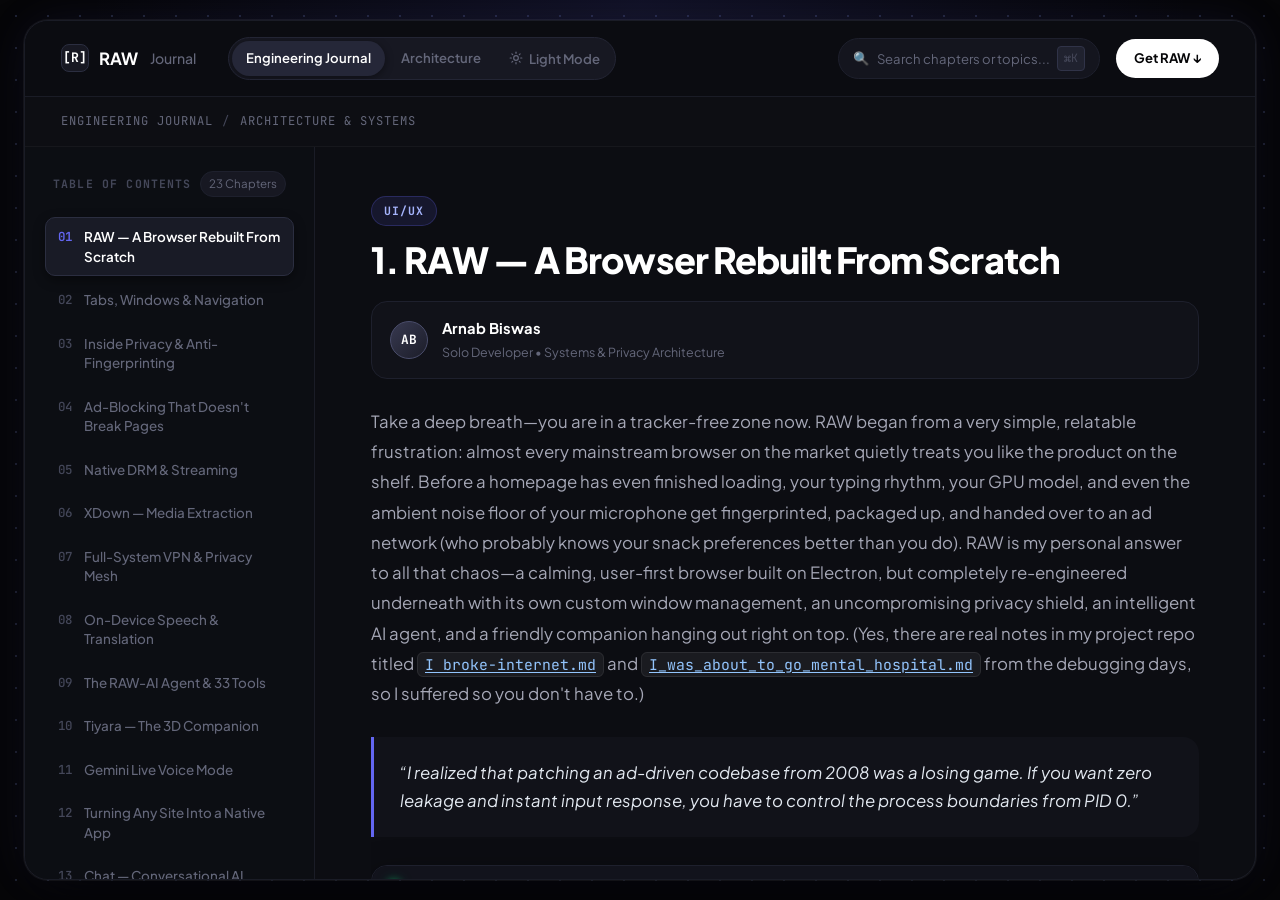
==== index.html @ b2d26335 "Has some issue" ====
<!DOCTYPE html>
<html lang="en">

<head>
    <meta charset="UTF-8">
    <meta name="viewport" content="width=device-width, initial-scale=1.0">
    <title>RAW-Blogs</title>
    <link rel="stylesheet" href="raw-blogs-css.css">
</head>

<body>
    <div class="app-viewport-frame">
    <!-- Top Navigation Bar -->
    <nav class="app-navbar">
      <div class="nav-left">
        <div class="nav-brand-group">
          <span class="brand-badge">[R]</span>
          <span class="brand-title">RAW</span>
          <span class="brand-sub">Journal</span>
        </div>
        <div class="nav-pill-switcher">
          <a href="#" class="active">Engineering Journal</a>
          <a href="svgmap/RAW_MVP_Full_Map_Viewer.html">Architecture</a>
          <button class="nav-theme-btn" id="theme-toggle-btn" type="button" aria-label="Light Mode" title="Light Mode">
            <!-- Sun SVG -->
            <svg class="theme-svg sun-svg" viewBox="0 0 24 24" width="14" height="14" fill="none" stroke="currentColor" stroke-width="2" stroke-linecap="round" stroke-linejoin="round">
              <circle cx="12" cy="12" r="4"></circle>
              <path d="M12 2v2"></path>
              <path d="M12 20v2"></path>
              <path d="m4.93 4.93 1.41 1.41"></path>
              <path d="m17.66 17.66 1.41 1.41"></path>
              <path d="M2 12h2"></path>
              <path d="M20 12h2"></path>
              <path d="m6.34 17.66-1.41 1.41"></path>
              <path d="m19.07 4.93-1.41 1.41"></path>
            </svg>
            <span class="theme-btn-label">Light Mode</span>
          </button>
        </div>
      </div>
      <div class="nav-right">
        <div class="search-wrapper">
          <div class="search-field-pill">
            <span class="search-icon">🔍</span>
            <input type="text" id="entry-search-input" placeholder="Search chapters or topics..." autocomplete="off" spellcheck="false">
            <button id="search-clear-btn" class="search-clear-btn" style="display:none;" title="Clear search" type="button">✕</button>
            <span class="kbd-shortcut">⌘K</span>
          </div>
          <div id="search-results-dropdown" class="search-results-dropdown" style="display: none;"></div>
        </div>
        <a href="#" class="btn-cta-get">Get RAW &darr;</a>
      </div>
    </nav>

    <!-- Sub-header metadata bar -->
    <div class="sub-nav-bar">
      <div class="breadcrumb-label">
        <span>ENGINEERING JOURNAL</span>
        <span class="divider">/</span>
        <span>ARCHITECTURE & SYSTEMS</span>
      </div>
    </div>

    <!-- Main Content Area -->
    <div class="app-content-body">
      <!-- Left Sticky Table of Contents -->
      <aside class="sidebar-toc" id="toc">
        <div class="toc-top-section">
          <div class="toc-header-row">
            <span class="toc-eyebrow">TABLE OF CONTENTS</span>
            <span class="toc-chapter-badge" id="toc-count-badge">23 Chapters</span>
          </div>
          <ol class="toc-items-list" id="toc-list">
            <li><a href="#entry-ui-overview"><span class="toc-num">01</span> <span>RAW — A Browser Rebuilt From Scratch</span></a></li>
            <li><a href="#entry-tabs-navigation"><span class="toc-num">02</span> <span>Tabs, Windows & Navigation</span></a></li>
            <li><a href="#entry-privacy-engine"><span class="toc-num">03</span> <span>Inside Privacy & Anti-Fingerprinting</span></a></li>
            <li><a href="#entry-ad-blocking"><span class="toc-num">04</span> <span>Ad-Blocking That Doesn't Break Pages</span></a></li>
            <li><a href="#entry-native-drm"><span class="toc-num">05</span> <span>Native DRM & Streaming</span></a></li>
            <li><a href="#entry-xdown"><span class="toc-num">06</span> <span>XDown — Media Extraction</span></a></li>
            <li><a href="#entry-vpn"><span class="toc-num">07</span> <span>Full-System VPN & Privacy Mesh</span></a></li>
            <li><a href="#entry-speech-translation"><span class="toc-num">08</span> <span>On-Device Speech & Translation</span></a></li>
            <li><a href="#entry-ai-agent"><span class="toc-num">09</span> <span>The RAW-AI Agent & 33 Tools</span></a></li>
            <li><a href="#entry-tiyara"><span class="toc-num">10</span> <span>Tiyara — The 3D Companion</span></a></li>
            <li><a href="#entry-live-voice"><span class="toc-num">11</span> <span>Gemini Live Voice Mode</span></a></li>
            <li><a href="#entry-pwa-packaging"><span class="toc-num">12</span> <span>Turning Any Site Into a Native App</span></a></li>
            <li><a href="#entry-chat"><span class="toc-num">13</span> <span>Chat — Conversational AI</span></a></li>
            <li><a href="#entry-localdrive"><span class="toc-num">14</span> <span>LocalDrive — Local File Sharing</span></a></li>
            <li><a href="#entry-vpnextender"><span class="toc-num">15</span> <span>VPNExtender — Mobile Tethering</span></a></li>
            <li><a href="#entry-vrmposeeditor"><span class="toc-num">16</span> <span>VRMPoseEditor — Posing Tiyara</span></a></li>
            <li><a href="#entry-ctf"><span class="toc-num">17</span> <span>CTF Security Dashboard</span></a></li>
            <li><a href="#entry-ailogs"><span class="toc-num">18</span> <span>AILogs Inspector</span></a></li>
            <li><a href="#entry-aifiles"><span class="toc-num">19</span> <span>AIFiles Manager</span></a></li>
            <li><a href="#entry-encoder"><span class="toc-num">20</span> <span>Encoder / Decoder</span></a></li>
            <li><a href="#entry-morsecode"><span class="toc-num">21</span> <span>MorseCode</span></a></li>
            <li><a href="#entry-crashlogs"><span class="toc-num">22</span> <span>CrashLogs Diagnostics</span></a></li>
            <li><a href="#entry-settings"><span class="toc-num">23</span> <span>Settings & Customization</span></a></li>
          </ol>
        </div>

        <div class="sidebar-footer">
          <div class="reading-progress-wrap">
            <div class="progress-labels">
              <span>Reading Progress</span>
              <span id="progress-pct">0%</span>
            </div>
            <div class="progress-track">
              <div class="progress-fill" id="progress-fill"></div>
            </div>
          </div>
          <div class="sidebar-actions">
            <button class="btn-sidebar-tool" id="btn-copy-link">🔗 Copy Link</button>
            <button class="btn-sidebar-tool" id="btn-bookmark">🔖 Bookmark</button>
          </div>
        </div>
      </aside>

        <!-- Long-scroll article: every post lives here as its own entry, one after another -->
        <main class="article-stage" id="entries">

            <div id="no-search-results" class="no-search-results" style="display: none;">
              <div class="empty-icon">🔍</div>
              <h3>No matching chapters found</h3>
              <p>No content matches your query. Try searching for topics like "vpn", "tiyara", "privacy", "drm", or "tools".</p>
              <button id="btn-clear-empty" class="btn-sidebar-tool" style="max-width: 160px; margin-top: 16px;">Clear Search</button>
            </div>

            <article class="entry" id="entry-ui-overview" data-filter="ui-ux">
                <header class="entry-header">
                    <span class="blog-tag">UI/UX</span>
                    <h2>1. RAW — A Browser Rebuilt From Scratch</h2>
                    <div class="author-meta-row">
            <div class="author-left">
              <div class="author-avatar-chip">AB</div>
              <div class="author-info-text">
                <div class="author-name">Arnab Biswas</div>
                <div class="author-role">Solo Developer • Systems & Privacy Architecture</div>
              </div>
            </div>

          </div>
                </header>

                <div class="entry-body">
                    <p>Take a deep breath—you are in a tracker-free zone now. RAW began from a very simple, relatable
                        frustration: almost every mainstream browser on the market quietly treats you like the product
                        on the shelf. Before a homepage has even finished loading, your typing rhythm, your GPU
                        model, and even the ambient noise floor of your microphone get fingerprinted, packaged up, and
                        handed over to an ad network (who probably knows your snack preferences better than you
                        do). RAW is my personal answer to all that chaos—a calming, user-first browser built on
                        Electron, but completely re-engineered underneath with its own custom window management, an
                        uncompromising privacy shield, an intelligent AI agent, and a friendly companion hanging out
                        right on top. (Yes, there are real notes in my project repo titled
                        <code><a href="assets/i-broke-internet.html" target="_blank" rel="noopener noreferrer">I broke-internet.md</a></code> and <code><a href="assets/i-was-about-to-go-mental-hospital.html" target="_blank" rel="noopener noreferrer">I_was_about_to_go_mental_hospital.md</a></code> from the
                        debugging days, so I suffered so you don't have to.)</p>

<blockquote class="callout-quote">
  “I realized that patching an ad-driven codebase from 2008 was a losing game. If you want zero leakage and instant input response, you have to control the process boundaries from PID 0.”
</blockquote>

<div class="terminal-block">
  <div class="terminal-header">
    <div class="terminal-title">
      <span class="terminal-dot"></span>
      <span>raw-engine / notes.txt</span>
    </div>
  </div>
  <div class="terminal-content">
    <div class="comment">// From the debugging trenches during my early multi-process overhaul:</div>
    <div><a href="assets/i-broke-internet.html" target="_blank" rel="noopener noreferrer" class="terminal-link">"I_broke_internet.md — IPC lock contention resolved across renderer isolates"</a></div>
    <div><a href="assets/i-was-about-to-go-mental-hospital.html" target="_blank" rel="noopener noreferrer" class="terminal-link">"I_was_about_to_go_mental_hospital.md — fixing zero-copy surface exchange on macOS"</a></div>
    <div class="comment" style="margin-top: 6px;">I suffered through thread contention so you never have to notice it.</div>
  </div>
</div>


                    <p>When you first open it, RAW feels like coming home to a browser you already know and love—your
                        tabs sit neatly up top, right alongside a clean address bar and the classic back, forward, and
                        reload trio. The real magic reveals itself the moment you start playing around with it:
                        you can effortlessly tear tabs off into brand-new windows, drag and reorder them with
                        buttery-smooth animations, mute noisy tabs individually, duplicate them in a heartbeat, and even
                        bring back twenty accidentally closed tabs in the exact order you lost them. Every
                        single detail—URL, title, favicon, loading state, and whether a tab is currently blasting
                        music—is tracked per-tab in real time, meaning the UI never has to play a guessing game about
                        what is happening beneath the surface.</p>
                    <p>Floating gently above your workspace is <strong>Tiyara</strong>, a 3D avatar companion who lives
                        in her own transparent, always-on-top window and keeps you company while you browse.
                        She lip-syncs to voice responses, dances along to whatever music you're playing, and gestures
                        expressively while the AI agent is busy working on a task. Far from being a sticker
                        slapped on top for show, she is wired directly into the exact same tool-calling pipeline that
                        the AI agent uses to pilot the browser itself.</p>
                    <p>Grab a snack and scroll at your own pace: the rest of this page walks through every single system
                        that makes RAW tick—from the navigation layer, anti-fingerprinting engine, and page-friendly ad
                        blocker to native DRM streaming, the built-in media downloader, the full-system VPN, on-device
                        speech and translation, the 33-tool AI agent, Tiyara herself, and the handy utility suite tucked
                        underneath. Every section includes its own screen recording so you can kick back and
                        watch it all work in action, rather than just taking my word for it.</p>
                </div>

                <div class="entry-media">
                    <video controls preload="metadata" poster="assets/placeholder.jpg">
                    <source src="assets/videos/ui-overview.mp4" type="video/mp4">
                        Your browser doesn't support embedded video.
                    </video>
                </div>
            </article>

            <hr class="entry-divider">

            <article class="entry" id="entry-tabs-navigation" data-filter="tech-deep-dive">
                <header class="entry-header">
                    <span class="blog-tag">Tech Deep-Dive</span>
                    <h2>2. Tabs, Windows & Navigation</h2>
                    <div class="author-meta-row">
            <div class="author-left">
              <div class="author-avatar-chip">AB</div>
              <div class="author-info-text">
                <div class="author-name">Arnab Biswas</div>
                <div class="author-role">Solo Developer • Systems & Privacy Architecture</div>
              </div>
            </div>

          </div>
                </header>

                <div class="entry-body">
                    <p>Tab management sounds like the most relaxing weekend project in the world—right up until you
                        actually try building it from scratch. While Chrome has had well over a decade to
                        polish its tabs, RAW's tab architecture had to be crafted from the ground up on top of
                        Electron's <code>WebContentsView</code>, and it needed to go beyond standard expectations with
                        full cross-window tab migration, per-tab audio isolation, and a closed-tab memory stack that
                        actually respects chronology.</p>
                    <ul>
                        <li><strong>Mindful state tracking</strong> — Creating, closing, and hopping between tabs is
                            orchestrated by a dedicated window manager that quietly watches every tab's URL, title,
                            favicon, load progress, back/forward history, and whether it is currently making a
                            racket.</li>
                        <li><strong>Forgiving tab recovery</strong> — Accidentally closing a tab during a late-night
                            research spiral isn't a tragedy here; the last 20 closed tabs are safely held on a
                            per-window stack so hitting "reopen closed tab" brings them back in the exact order they
                            left.</li>
                        <li><strong>Seamless window hopping</strong> — You can pluck a tab right out of one window and
                            drop it cozily into another, which under the hood means detaching and re-adopting a live
                            <code>WebContentsView</code> mid-session without causing a single hiccup in whatever video
                            is playing inside it.</li>
                        <li><strong>Popup peace of mind</strong> — Annoying popups don't get to litter your screen with
                            chaotic new windows; a smart window-open handler catches them at the door and tucks them
                            neatly into contained tabs instead.</li>
                        <li><strong>Secure internal routing & domain locks</strong> — Beyond everyday web surfing, RAW
                            uses a custom internal <code>app://</code> protocol to serve its own UI pages (like
                            settings, tools, and history) in complete isolation from the open web, paired with an
                            enterprise-grade domain lock that can strictly limit browsing to approved origins whenever
                            you need guardrails.</li>
                    </ul>
                    <p>Even printing and saving PDFs got the same loving attention to detail: a live print preview modal
                        renders your page on the spot, crafts a crisp, lossless PDF using Chromium's native engine, or
                        sends it straight to a physical printer without ever making you leave your cosy browser
                        window.</p>
                </div>

                <div class="entry-media">
                    <video controls preload="none" poster="assets/placeholder.jpg" data-lazy-video>
                    <source data-src="assets/videos/tabs-navigation.mp4" type="video/mp4">
                        Your browser doesn't support embedded video.
                    </video>
                </div>
            </article>

            <hr class="entry-divider">

            <article class="entry" id="entry-privacy-engine" data-filter="tech-deep-dive">
                <header class="entry-header">
                    <span class="blog-tag">Tech Deep-Dive</span>
                    <h2>3. Inside the Privacy & Anti-Fingerprinting Engine</h2>
                    <div class="author-meta-row">
            <div class="author-left">
              <div class="author-avatar-chip">AB</div>
              <div class="author-info-text">
                <div class="author-name">Arnab Biswas</div>
                <div class="author-role">Solo Developer • Systems & Privacy Architecture</div>
              </div>
            </div>

          </div>
                </header>

                <div class="entry-body">
                    <p>If RAW has a protective older sibling energy, this engine is where it lives. Most
                        "private" browsers block third-party cookies, pat themselves on the back, and call it a day—even
                        though cookies are the least clever way trackers follow you around anymore. The
                        sneakiest tracking happens by inspecting your actual hardware: how your specific GPU draws a
                        hidden canvas, the microscopic quirks of your audio stack, and how many CPU threads your machine
                        brags about having. RAW steps right in front of all of that so you can browse in
                        peace.</p>
                    <ul>
                        <li><strong>Fail-closed partitioning</strong> — RAW flatly refuses to let any traffic wander
                            through Electron's default session partition, routing everything instead through two
                            strictly isolated, purpose-built partitions so accidental default-session leaks are
                            impossible.</li>
                        <li><strong>Canvas noise injection</strong> — Every time a script calls
                            <code>getImageData()</code>, RAW stirs in a tiny, invisible pinch of mathematical noise so
                            your canvas fingerprint looks different every session while keeping the visual page looking
                            completely normal to your eyes.</li>
                        <li><strong>WebGL disguise kit</strong> — Your GPU vendor strings, renderer names, and shader
                            parameters are dynamically masked, preventing nosy scripts from recognizing your computer by
                            its graphics card.</li>
                        <li><strong>Audio fingerprint masking</strong> — Output from <code>AudioContext</code> receives
                            the same imperceptible mathematical seasoning, shutting the door on acoustic device
                            profiling without changing how your music sounds.</li>
                        <li><strong>Hardware concurrency spoofing</strong> — I made RAW politely fib about
                            <code>navigator.hardwareConcurrency</code> so trackers can't use your CPU thread count to
                            pick you out of a crowd.</li>
                        <li><strong>Session-seeded consistency</strong> — All of this protective noise is generated from
                            a seed that stays steady for your current session (so web apps don't get confused and break
                            mid-click) but refreshes between sessions so nobody can link today's visit to
                            tomorrow's.</li>
                    </ul>
                    <p>To make sure no sneaky script slips through a side door, RAW automatically attaches the Chrome
                        DevTools Protocol debugger to every single tab, subframe, and background worker—meaning even
                        nested iframes that think nobody is watching get the exact same privacy rules applied.
                        Plus, there is a completely separate sandbox partition set aside just for security testing,
                        ensuring your experimental tinkering never touches your personal browsing life.</p>
                </div>

                <div class="entry-media">
                    <video controls preload="none" poster="assets/placeholder.jpg" data-lazy-video>
                    <source data-src="assets/videos/privacy-engine.mp4" type="video/mp4">
                        Your browser doesn't support embedded video.
                    </video>
                </div>
            </article>

            <hr class="entry-divider">

            <article class="entry" id="entry-ad-blocking" data-filter="tech-deep-dive">
                <header class="entry-header">
                    <span class="blog-tag">Tech Deep-Dive</span>
                    <h2>4. Ad-Blocking That Doesn't Break Pages</h2>
                    <div class="author-meta-row">
            <div class="author-left">
              <div class="author-avatar-chip">AB</div>
              <div class="author-info-text">
                <div class="author-name">Arnab Biswas</div>
                <div class="author-role">Solo Developer • Systems & Privacy Architecture</div>
              </div>
            </div>

          </div>
                </header>

                <div class="entry-body">
                    <p>Modern ad blocking is basically a never-ending game of cat and mouse: the moment blockers get
                        good, websites start setting up "honeypot" traps just to catch you and throw up a giant
                        guilt-trip banner asking you to turn your blocker off. RAW's ad-blocking layer was
                        designed to outsmart the traps quietly so you can just read your article in peace.</p>
                    <ul>
                        <li><strong>Heavy-duty multi-list filtering</strong> — A high-speed filtering engine comes
                            pre-loaded with EasyList, EasyPrivacy, and uBlock-style filter lists working together, so if
                            one list misses an annoying banner, another catches it.</li>
                        <li><strong>Instant per-domain whitelisting</strong> — When you want to support a creator or
                            site you genuinely trust, you can exempt their domain with a click and have it sync
                            instantly across every rendering surface with zero awkward delay.</li>
                        <li><strong>Polite stealth probe evasion</strong> — Instead of slamming the door in the face of
                            known anti-adblock honeypot domains (which tips off the website), RAW intercepts them and
                            hands back a harmless, invisible transparent pixel via its internal protocol—leaving the
                            trap completely satisfied while your page stays unbroken and ad-free.</li>
                        <li><strong>FadBlock for video sanity</strong> — For those stubborn YouTube ads that try to
                            sneak past traditional filters, FadBlock steps in to fast-forward the ad playback and click
                            the skip button the millisecond it materializes, saving you from hearing about another
                            productivity app you'll never download.</li>
                    </ul>
                </div>

                <div class="entry-media">
                    <video controls preload="none" poster="assets/placeholder.jpg" data-lazy-video>
                    <source data-src="assets/videos/ad-blocking.mp4" type="video/mp4">
                        Your browser doesn't support embedded video.
                    </video>
                </div>
            </article>

            <hr class="entry-divider">

            <article class="entry" id="entry-native-drm" data-filter="tech-deep-dive">
                <header class="entry-header">
                    <span class="blog-tag">Tech Deep-Dive</span>
                    <h2>5. Native DRM & Streaming Acceleration</h2>
                    <div class="author-meta-row">
            <div class="author-left">
              <div class="author-avatar-chip">AB</div>
              <div class="author-info-text">
                <div class="author-name">Arnab Biswas</div>
                <div class="author-role">Solo Developer • Systems & Privacy Architecture</div>
              </div>
            </div>

          </div>
                </header>

                <div class="entry-body">
                    <p>Here is a dirty little secret of indie browser development: out-of-the-box Electron Chromium
                        builds don't have the licensing handshakes to speak Widevine or FairPlay like mainstream
                        browsers do. Usually, that means the moment you try to unwind with Netflix, Spotify,
                        Hulu, or Prime Video, the site either refuses to play altogether or passive-aggressively serves
                        you a blurry potato-quality stream from 2006.</p>
                    <p>RAW fixes this headache with a bit of clever engineering magic: the moment it detects a protected
                        streaming service, a lightweight native addon seamlessly mounts a real macOS WebKit view right
                        on top of the Electron window for that specific tab. Because that layer is running
                        genuine Safari-grade DRM under the hood, you get full hardware-accelerated Widevine and FairPlay
                        decryption effortlessly. Even better, session cookies sync both ways between Electron's
                        store and the native cookie store, and the overlay follows every window resize, move, and tab
                        switch so smoothly that you'll never even notice a second rendering engine stepped in to save
                        your movie night.</p>
                </div>

                <div class="entry-media">
                    <video controls preload="none" poster="assets/placeholder.jpg" data-lazy-video>
                    <source data-src="assets/videos/native-drm.mp4" type="video/mp4">
                        Your browser doesn't support embedded video.
                    </video>
                </div>
            </article>

            <hr class="entry-divider">

            <article class="entry" id="entry-xdown" data-filter="tech-deep-dive">
                <header class="entry-header">
                    <span class="blog-tag">Tech Deep-Dive</span>
                    <h2>6. XDown — The Built-In Media Downloader</h2>
                    <div class="author-meta-row">
            <div class="author-left">
              <div class="author-avatar-chip">AB</div>
              <div class="author-info-text">
                <div class="author-name">Arnab Biswas</div>
                <div class="author-role">Solo Developer • Systems & Privacy Architecture</div>
              </div>
            </div>

          </div>
                </header>

                <div class="entry-body">
                    <p>You've probably been there—trying to save a video for an offline flight and ending up on a sketchy
                        "Free Video Downloader" website covered inseventeen fake green download buttons. To save you
                        from that fate, RAW includes <strong>XDown</strong>, its own built-in media extraction engine
                        that hums along quietly in a dedicated background process (complete with its own bundled
                        <code>ffmpeg</code> and <code>yt-dlp</code> binaries) so your browsing never slows down and you
                        never have to install extra command-line tools.</p>
                    <ul>
                        <li><strong>One-click stream grabber</strong> — Just click once on a tab playing media and XDown
                            automatically spots the active stream and hands it over to the extraction engine—no more
                            hunting through network tabs or copy-pasting URLs.</li>
                        <li><strong>Resilient HLS chunk wrangling</strong> — Segmented HLS streams are cared for by a
                            dedicated session manager that tracks every piece, politely retries any segment that
                            stumbles, and stitches the final video together seamlessly.</li>
                        <li><strong>Clean in-memory caching</strong> — Streams flow through a speedy in-memory LRU cache
                            rather than cluttering your hard drive with half-baked temporary scratch files.
                        </li>
                        <li><strong>Built-in clip studio</strong> — Want just a 30-second snippet or only the audio
                            track? A friendly clip extractor UI lets you trim exact timestamps, choose your resolution,
                            or pull pure audio before the file even lands in your downloads folder.</li>
                    </ul>
                </div>

                <div class="entry-media">
                    <video controls preload="none" poster="assets/placeholder.jpg" data-lazy-video>
                    <source data-src="assets/videos/xdown.mp4" type="video/mp4">
                        Your browser doesn't support embedded video.
                    </video>
                </div>
            </article>

            <hr class="entry-divider">

            <article class="entry" id="entry-vpn" data-filter="tech-deep-dive">
                <header class="entry-header">
                    <span class="blog-tag">Tech Deep-Dive</span>
                    <h2>7. The Full-System VPN & Privacy Network</h2>
                    <div class="author-meta-row">
            <div class="author-left">
              <div class="author-avatar-chip">AB</div>
              <div class="author-info-text">
                <div class="author-name">Arnab Biswas</div>
                <div class="author-role">Solo Developer • Systems & Privacy Architecture</div>
              </div>
            </div>

          </div>
                </header>

                <div class="entry-body">
                    <p>When other browsers brag about a "built-in VPN," they usually mean a glorified browser proxy that
                        leaves the rest of your computer out in the cold. RAW goes all the way with a true VPN
                        layer powered by the VLESS + REALITY protocol over Xray Core, which cleverly disguises your VPN
                        handshake as everyday TLS web traffic so deep packet inspection can't tell the difference. Everything runs locally on your machine and can protect either just your browser or your
                        entire operating system at the flip of a switch.</p>
                    <ul>
                        <li><strong>Batteries included</strong> — Native multi-architecture binaries for both the proxy
                            core and tunneling layer come bundled right inside the app, complete with full routing
                            tables and geo-data sets.</li>
                        <li><strong>Share the umbrella with mobile tethering</strong> — Any phone on your Wi-Fi can hop
                            into your desktop's encrypted VPN tunnel just by scanning a QR code—zero tedious typing of
                            server keys required.</li>
                        <li><strong>No-nonsense kill switches</strong> — While the full-system VPN is on duty, IPv6 is
                            automatically switched off system-wide and WebRTC is strictly locked down so your real local
                            IP never slips out by accident.</li>
                        <li><strong>Server-side ad blackholing</strong> — Known ad and tracker domains get dropped into
                            a black hole right at the VPN layer, stopping junk packets before they even knock on your
                            device's door.</li>
                        <li><strong>Graceful network recovery</strong> — A multi-tier network interface detector makes
                            sure that when you disconnect, your system's proxy settings are restored cleanly every
                            single time—never leaving your Wi-Fi confused and pointing at a closed tunnel.</li>
                    </ul>
                </div>

                <div class="entry-media">
                    <video controls preload="none" poster="assets/placeholder.jpg" data-lazy-video>
                    <source data-src="assets/videos/vpn.mp4" type="video/mp4">
                        Your browser doesn't support embedded video.
                    </video>
                </div>
            </article>

            <hr class="entry-divider">

            <article class="entry" id="entry-speech-translation" data-filter="tech-deep-dive">
                <header class="entry-header">
                    <span class="blog-tag">Tech Deep-Dive</span>
                    <h2>8. On-Device Speech, Audio & Translation</h2>
                    <div class="author-meta-row">
            <div class="author-left">
              <div class="author-avatar-chip">AB</div>
              <div class="author-info-text">
                <div class="author-name">Arnab Biswas</div>
                <div class="author-role">Solo Developer • Systems & Privacy Architecture</div>
              </div>
            </div>

          </div>
                </header>

                <div class="entry-body">
                    <p>Sending your voice recordings or private reading material to somebody else's cloud server just to
                        transcribe or translate a sentence kind of ruins the whole "privacy-first browser" vibe. That's why RAW keeps speech, audio tuning, and translation right on your own hardware
                        wherever possible—fast, offline, and between you and your Mac.</p>
                    <ul>
                        <li><strong>Whisper-quiet local speech-to-text</strong> — Voice transcription runs on a
                            standalone Whisper engine with zero external dependencies, custom-tuned for Apple Silicon's
                            Metal GPU (from M1 all the way through M4 chips) so it transcribes as fast as you can
                            talk.</li>
                        <li><strong>Warm, human text-to-speech</strong> — Instead of sounding like a 1990s GPS
                            navigator, RAW uses a custom Kokoro-based neural synthesis engine paired with a dedicated
                            English phonemizer for natural rhythm, warmth, and pronunciation.</li>
                        <li><strong>Studio-grade 14-band parametric equalizer</strong> — Whether you're listening to
                            lo-fi beats or a lecture, built-in presets (Bass+, Acoustic, Vocal, Electronic, Rock, and
                            more—born alongside my hardware-tinkering experiments like
                            <code>EQ-C++/esp3q.ino</code>) sculpt your system-wide audio, not just what's
                            playing in a tab.</li>
                        <li><strong>Zero-latency offline translation</strong> — Powered by Apple Intelligence's
                            on-device neural engine, RAW translates entire web pages offline in real time—swapping out
                            live DOM text (right down to tiny tooltips and ARIA accessibility labels) and even
                            intercepting JSON API responses mid-flight so dynamic content arrives already speaking your
                            language.</li>
                    </ul>
                </div>

                <div class="entry-media">
                    <video controls preload="none" poster="assets/placeholder.jpg" data-lazy-video>
                    <source data-src="assets/videos/speech-translation.mp4" type="video/mp4">
                        Your browser doesn't support embedded video.
                    </video>
                </div>
            </article>

            <hr class="entry-divider">

            <article class="entry" id="entry-ai-agent" data-filter="tech-deep-dive">
                <header class="entry-header">
                    <span class="blog-tag">Tech Deep-Dive</span>
                    <h2>9. The RAW-AI Agent & Its 33 Tools</h2>
                    <div class="author-meta-row">
            <div class="author-left">
              <div class="author-avatar-chip">AB</div>
              <div class="author-info-text">
                <div class="author-name">Arnab Biswas</div>
                <div class="author-role">Solo Developer • Systems & Privacy Architecture</div>
              </div>
            </div>

          </div>
                </header>

                <div class="entry-body">
                    <p>Here is where RAW transforms from a cosy, well-armoured browser into an active co-pilot that can
                        actually take the wheel when you're tired of clicking. Mapped out in detail across my
                        architecture blueprints (<code>RAW_AI_Architecture.svg</code>,
                        <code>RAW_AI_Logic_Flow.mmd</code>, and <code>RAW_AI_Tools_Map.svg</code>), the AI
                        orchestrator smoothly routes your requests between local Ollama models and cloud
                        models—automatically falling back without a fuss if a cloud quota gets full, and streaming
                        answers via ultra-fast NDJSON straight from local models whenever that's the quicker route.</p>
                    <p>Instead of just chatting from the sidelines, the agent has 33 hands-on tools organized into five
                        practical toolkits:</p>
                    <ul>
                        <li><strong>Full browser automation</strong> — It can list, open, close, switch, navigate,
                            duplicate, or restore tabs; click buttons and fill out forms by accessibility ID; scroll,
                            search inside pages, pop open DevTools, or execute raw JavaScript directly inside the page
                            context while you sip your tea.</li>
                        <li><strong>Visual & multimodal perception</strong> — It can snap gated screenshots, render a
                            whole page into a PDF stamped with numbered badges over every clickable element for pinpoint
                            visual targeting, or run a reverse image search straight from a local file.</li>
                        <li><strong>On-demand translation</strong> — Ask it to translate a highlighted paragraph or an
                            entire foreign webpage and it handles it on the spot.</li>
                        <li><strong>Interactive canvas & code validation</strong> — It can summon pre-built UI widgets
                            (clocks, live weather cards, study flashcards, interactive quizzes), load structured skill
                            runbooks, and pre-validate math, 3D graphs, molecular structures, or Desmos-style code
                            against dedicated rendering engines before showing it to you so you never get a broken
                            chart.</li>
                        <li><strong>Audio, weather & 3D companion controls</strong> — It can flip your EQ audio presets,
                            check the local forecast, or choreograph Tiyara's animations and poses right from the middle
                            of your conversation.</li>
                    </ul>
                    <p>For complete peace of mind, every multi-turn session is recorded with tamper-proof HMAC-SHA256
                        signed audit logs that track token usage and cost per turn—and a multi-tier abort button lets
                        you stop the agent (and any background sub-agents) mid-thought if you ever change your
                        mind.</p>
                </div>

                <div class="entry-media">
                    <video controls preload="none" poster="assets/placeholder.jpg" data-lazy-video>
                    <source data-src="assets/videos/ai-agent.mp4" type="video/mp4">
                        Your browser doesn't support embedded video.
                    </video>
                </div>
            </article>

            <hr class="entry-divider">

            <article class="entry" id="entry-tiyara" data-filter="demo">
                <header class="entry-header">
                    <span class="blog-tag">Demo</span>
                    <h2>10. Tiyara — The 3D Companion</h2>
                    <div class="author-meta-row">
            <div class="author-left">
              <div class="author-avatar-chip">AB</div>
              <div class="author-info-text">
                <div class="author-name">Arnab Biswas</div>
                <div class="author-role">Solo Developer • Systems & Privacy Architecture</div>
              </div>
            </div>

          </div>
                </header>

                <div class="entry-body">
                    <p>Coding or researching at 2 AM is a lot less lonely when someone is cheering you on.
                        <strong>Tiyara</strong> hangs out in her own frameless, transparent, always-on-top window that
                        loyally follows and anchors itself to whichever browser window you're currently using.
                        Underneath her friendly exterior is a hardware-accelerated Three.js WebGL stage complete with
                        dynamic lighting, soft shadows, VRM bone rigs, cloth physics, and a custom inverse-kinematics
                        solver that makes sure her arms and legs bend like a real person's instead of snapping like a
                        wooden action figure.</p>
                    <ul>
                        <li><strong>A wardrobe for every mood</strong> — She comes with a full closet of VRM avatar
                            outfits (Nerd, Anime, Kimono, Office, and Casual Outdoor) paired with a rich FBX animation
                            library—so she can do backflips when your code compiles, dance hip hop or rumba, tap her
                            chin in deep thought, wave hello, or stroll around instead of being stuck in one boring idle
                            loop.</li>
                        <li><strong>True real-time lip sync</strong> — Her mouth shapes are driven live off the actual
                            incoming audio wave—whether she's speaking through local TTS or a live Gemini voice stream,
                            nothing is pre-baked.</li>
                        <li><strong>She actually hears your music</strong> — By tapping into a live hardware audio
                            visualizer feed, Tiyara feels the real tempo and energy of whatever song is playing on your
                            system and matches her dancing to the beat.</li>
                        <li><strong>Choreographed by the AI</strong> — Because the AI agent can emit inline control tags
                            mid-sentence, asking it to "have Tiyara switch into her kimono and do a celebratory wave"
                            happens naturally right in the middle of your chat.</li>
                    </ul>
                </div>

                <div class="entry-media">
                    <video controls preload="none" poster="assets/placeholder.jpg" data-lazy-video>
                    <source data-src="assets/videos/tiyara.mp4" type="video/mp4">
                        Your browser doesn't support embedded video.
                    </video>
                </div>
            </article>

            <hr class="entry-divider">

            <article class="entry" id="entry-live-voice" data-filter="demo">
                <header class="entry-header">
                    <span class="blog-tag">Demo</span>
                    <h2>11. Gemini Live Voice Mode</h2>
                    <div class="author-meta-row">
            <div class="author-left">
              <div class="author-avatar-chip">AB</div>
              <div class="author-info-text">
                <div class="author-name">Arnab Biswas</div>
                <div class="author-role">Solo Developer • Systems & Privacy Architecture</div>
              </div>
            </div>

          </div>
                </header>

                <div class="entry-body">
                    <p>Sometimes your hands are busy holding a mug (or a cat) and you just want to talk things through
                        out loud. Live Voice mode opens a direct, two-way WebSocket audio stream with Gemini's Live API,
                        giving you natural, real-time spoken conversations without that awkward "record, wait,
                        transcribe, wait, reply" walkie-talkie delay. It connects straight to a streamlined
                        13-tool registry curated specifically for snappy voice control—letting you command Tiyara,
                        automate browser tabs, and kick off web research using nothing but your voice.</p>
                    <p>Because voice control is powerful, every single tool-execution request coming through that socket
                        has to pass strict origin verification first, ensuring only the authorized browser view can
                        trigger actions and keeping any outside interference locked out. And if you ask a deep
                        research question that takes a minute to dig into, RAW spins up a background "deep thinker"
                        agent to do the heavy reading quietly while you and the voice assistant keep chatting—gently
                        handing you the findings once they're ready instead of leaving you sitting in awkward
                        silence.</p>
                </div>

                <div class="entry-media">
                    <video controls preload="none" poster="assets/placeholder.jpg" data-lazy-video>
                    <source data-src="assets/videos/live-voice.mp4" type="video/mp4">
                        Your browser doesn't support embedded video.
                    </video>
                </div>
            </article>

            <hr class="entry-divider">

            <article class="entry" id="entry-pwa-packaging" data-filter="tech-deep-dive">
                <header class="entry-header">
                    <span class="blog-tag">Tech Deep-Dive</span>
                    <h2>12. Turning Any Site Into a Native App</h2>
                    <div class="author-meta-row">
            <div class="author-left">
              <div class="author-avatar-chip">AB</div>
              <div class="author-info-text">
                <div class="author-name">Arnab Biswas</div>
                <div class="author-role">Solo Developer • Systems & Privacy Architecture</div>
              </div>
            </div>

          </div>
                </header>

                <div class="entry-body">
                    <p>Some websites deserve their own cosy home in your macOS Dock rather than getting buried between
                        forty open tabs. RAW can wrap almost any website on the internet into a genuine,
                        standalone macOS <code>.app</code> bundle—not a glorified bookmark shortcut, but a real native
                        application with its own window and Dock icon.</p>
                    <ul>
                        <li><strong>Automatic manifest harvesting</strong> — A smart manifest generator pulls the site's
                            metadata, theme colours, and branding automatically so your new app looks like it was
                            custom-built for macOS.</li>
                        <li><strong>Crisp icon synthesis</strong> — Nobody wants a blurry 16×16 pixel favicon stretched
                            to the size of a coaster, so RAW upscales and synthesizes site icons into proper
                            multi-resolution Apple <code>.icns</code> icon sets.</li>
                        <li><strong>Clean, sandboxed titlebars</strong> — Your packaged apps launch in isolated,
                            borderless windows complete with native macOS traffic-light buttons and discreet back,
                            forward, and reload controls tucked right into the titlebar.</li>
                        <li><strong>Centralized app registry</strong> — An internal registry keeps track of every app's
                            bundle path, unique ID, and metadata, greeting you with a native macOS notification the
                            second your freshly minted app is ready to launch.</li>
                    </ul>
                </div>

                <div class="entry-media">
                    <video controls preload="none" poster="assets/placeholder.jpg" data-lazy-video>
                    <source data-src="assets/videos/pwa-packaging.mp4" type="video/mp4">
                        Your browser doesn't support embedded video.
                    </video>
                </div>
            </article>

            <hr class="entry-divider">

            <article class="entry" id="entry-chat" data-filter="demo">
                <header class="entry-header">
                    <span class="blog-tag">Demo</span>
                    <h2>13. Chat — The Conversational AI Workspace</h2>
                    <div class="author-meta-row">
            <div class="author-left">
              <div class="author-avatar-chip">AB</div>
              <div class="author-info-text">
                <div class="author-name">Arnab Biswas</div>
                <div class="author-role">Solo Developer • Systems & Privacy Architecture</div>
              </div>
            </div>

          </div>
                </header>

                <div class="entry-body">
                    <p>When you don't need the AI agent clicking around your tabs and you just want a quiet,
                        distraction-free space to brainstorm or write code, <strong>Chat</strong> is your dedicated
                        sanctuary. Built for deep multi-turn conversations with crisp markdown rendering and
                        syntax-highlighted code blocks, it lets you hot-swap between Gemini, OpenRouter cloud models, or
                        a 100% offline local Ollama model mid-conversation without ever losing the thread of what you
                        were talking about.</p>
                    <p>Replies stream in smoothly token by token, and every single chat is saved locally on your
                        machine—so if you close the window to go touch grass and come back three days later, your
                        conversation picks up right where you left off without you having to re-explain a thing.</p>
                </div>

                <div class="entry-media">
                    <video controls preload="none" poster="assets/placeholder.jpg" data-lazy-video>
                    <source data-src="assets/videos/chat.mp4" type="video/mp4">
                        Your browser doesn't support embedded video.
                    </video>
                </div>
            </article>

            <hr class="entry-divider">

            <article class="entry" id="entry-localdrive" data-filter="tech-deep-dive">
                <header class="entry-header">
                    <span class="blog-tag">Tech Deep-Dive</span>
                    <h2>14. LocalDrive — Secure Local File Sharing</h2>
                    <div class="author-meta-row">
            <div class="author-left">
              <div class="author-avatar-chip">AB</div>
              <div class="author-info-text">
                <div class="author-name">Arnab Biswas</div>
                <div class="author-role">Solo Developer • Systems & Privacy Architecture</div>
              </div>
            </div>

          </div>
                </header>

                <div class="entry-body">
                    <p>Why is it that in 2026, sending a single photo from your phone to your laptop still tempts people
                        into emailing it to themselves or uploading it to a cloud drive three continents away?
                        <strong>LocalDrive</strong> puts an end to that madness by spinning up a featherweight local
                        HTTP file server right on your machine, guarded by a cryptographically secure, short-lived token
                        that only unlocks that specific transfer instead of leaving an open door on your network.</p>
                    <p>Connecting is effortless: just point your phone's camera at the QR code on screen and your
                        devices link up directly over your local Wi-Fi. There are no accounts to log into, no
                        third-party servers snooping on your files, and the access token politely expires on its own
                        when you're done.</p>
                </div>

                <div class="entry-media">
                    <video controls preload="none" poster="assets/placeholder.jpg" data-lazy-video>
                    <source data-src="assets/videos/localdrive.mp4" type="video/mp4">
                        Your browser doesn't support embedded video.
                    </video>
                </div>
            </article>

            <hr class="entry-divider">

            <article class="entry" id="entry-vpnextender" data-filter="tech-deep-dive">
                <header class="entry-header">
                    <span class="blog-tag">Tech Deep-Dive</span>
                    <h2>15. VPNExtender — Mobile Tethering Cockpit</h2>
                    <div class="author-meta-row">
            <div class="author-left">
              <div class="author-avatar-chip">AB</div>
              <div class="author-info-text">
                <div class="author-name">Arnab Biswas</div>
                <div class="author-role">Solo Developer • Systems & Privacy Architecture</div>
              </div>
            </div>

          </div>
                </header>

                <div class="entry-body">
                    <p><strong>VPNExtender</strong> is the friendly mission control panel for sharing your desktop's
                        encrypted VPN tunnel with your phone, tablet, or any other device lounging on your Wi-Fi. It crafts fresh VPN configurations on the fly and displays them as a clean QR code—just scan
                        it with your phone's camera and your mobile traffic is instantly tucked into the exact same
                        protected tunnel as your computer, without typing a single cryptographic key by hand.
                    </p>
                    <p>Under the hood, it remembers and reuses credentials for devices you've already trusted, sweeps
                        away old peer configurations that aren't being used anymore, and carefully guards your host
                        computer's routing table so sharing your connection never messes with your main machine's
                        network stability.</p>
                </div>

                <div class="entry-media">
                    <video controls preload="none" poster="assets/placeholder.jpg" data-lazy-video>
                    <source data-src="assets/videos/vpnextender.mp4" type="video/mp4">
                        Your browser doesn't support embedded video.
                    </video>
                </div>
            </article>

            <hr class="entry-divider">

            <article class="entry" id="entry-vrmposeeditor" data-filter="demo">
                <header class="entry-header">
                    <span class="blog-tag">Demo</span>
                    <h2>16. VRMPoseEditor — Posing Tiyara</h2>
                    <div class="author-meta-row">
            <div class="author-left">
              <div class="author-avatar-chip">AB</div>
              <div class="author-info-text">
                <div class="author-name">Arnab Biswas</div>
                <div class="author-role">Solo Developer • Systems & Privacy Architecture</div>
              </div>
            </div>

          </div>
                </header>

                <div class="entry-body">
                    <p>Ever wanted to play animation director without learning a hundred Blender hotkeys?
                        <strong>VRMPoseEditor</strong> is the visual studio where Tiyara's custom poses and expressions
                        come to life. It gives you a full 3D viewport equipped with intuitive
                        inverse-kinematics gizmos—so when you grab a hand or a foot and drag it, the rest of her arm or
                        leg follows along naturally instead of making you rotate every elbow and shoulder joint one by
                        one.</p>
                    <p>It even runs live wind physics on her hair and outfit right inside the editor, so you can see how
                        a pose flows in motion rather than designing something that looks like a statue. Once
                        you're happy with a pose, its joint offsets save straight into the avatar library—meaning the AI
                        agent can immediately trigger your custom creation by name in your next chat.</p>
                </div>

                <div class="entry-media">
                    <video controls preload="none" poster="assets/placeholder.jpg" data-lazy-video>
                    <source data-src="assets/videos/vrmposeeditor.mp4" type="video/mp4">
                        Your browser doesn't support embedded video.
                    </video>
                </div>
            </article>

            <hr class="entry-divider">

            <article class="entry" id="entry-ctf" data-filter="tech-deep-dive">
                <header class="entry-header">
                    <span class="blog-tag">Tech Deep-Dive</span>
                    <h2>17. CTF Security Dashboard</h2>
                    <div class="author-meta-row">
            <div class="author-left">
              <div class="author-avatar-chip">AB</div>
              <div class="author-info-text">
                <div class="author-name">Arnab Biswas</div>
                <div class="author-role">Solo Developer • Systems & Privacy Architecture</div>
              </div>
            </div>

          </div>
                </header>

                <div class="entry-body">
                    <p>For the ethical hackers, bug hunters, and curious tinkerers in the room, the <strong>CTF Security
                            Dashboard</strong> is a dedicated testing laboratory that runs strictly inside RAW's
                        isolated sandbox partition—far away from your personal cookies and real browsing sessions. From one clean cockpit, you can flip individual security switches—including CORS
                        enforcement, SSL behaviour, cookie rules, same-origin policy, custom headers, storage access,
                        and <code>eval</code> permissions—to recreate specific vulnerable setups whenever you need
                        them.</p>
                    <p>Even better, it teams up directly with the AI agent's specialized CTF toolkit, allowing the agent
                        to open untrusted target URLs inside the blast-proof sandbox and test payloads against them with
                        zero risk of anything spilling over into your everyday browser.</p>
                </div>

                <div class="entry-media">
                    <video controls preload="none" poster="assets/placeholder.jpg" data-lazy-video>
                    <source data-src="assets/videos/ctf.mp4" type="video/mp4">
                        Your browser doesn't support embedded video.
                    </video>
                </div>
            </article>

            <hr class="entry-divider">

            <article class="entry" id="entry-ailogs" data-filter="tech-deep-dive">
                <header class="entry-header">
                    <span class="blog-tag">Tech Deep-Dive</span>
                    <h2>18. AILogs Inspector</h2>
                    <div class="author-meta-row">
            <div class="author-left">
              <div class="author-avatar-chip">AB</div>
              <div class="author-info-text">
                <div class="author-name">Arnab Biswas</div>
                <div class="author-role">Solo Developer • Systems & Privacy Architecture</div>
              </div>
            </div>

          </div>
                </header>

                <div class="entry-body">
                    <p>An AI agent operating your browser should never be a mysterious black box. Every single AI
                        session in RAW leaves behind a cryptographically signed audit trail, and <strong>AILogs
                            Inspector</strong> is the clean, readable viewer built to let you explore it. You
                        can trace complete reasoning chains step by step, see the exact sequence of tools the agent
                        called, and check token usage metrics for every turn—perfect both for squashing bugs and for
                        simply verifying what your digital co-pilot did while you were away from the keyboard.
                    </p>
                    <p>Because every log entry is sealed with an HMAC-SHA256 signature, nothing can be quietly edited or
                        tampered with after the fact—giving you total confidence that what you're reading is the exact
                        history of that session.</p>
                </div>

                <div class="entry-media">
                    <video controls preload="none" poster="assets/placeholder.jpg" data-lazy-video>
                    <source data-src="assets/videos/ailogs.mp4" type="video/mp4">
                        Your browser doesn't support embedded video.
                    </video>
                </div>
            </article>

            <hr class="entry-divider">

            <article class="entry" id="entry-aifiles" data-filter="tech-deep-dive">
                <header class="entry-header">
                    <span class="blog-tag">Tech Deep-Dive</span>
                    <h2>19. AIFiles Manager</h2>
                    <div class="author-meta-row">
            <div class="author-left">
              <div class="author-avatar-chip">AB</div>
              <div class="author-info-text">
                <div class="author-name">Arnab Biswas</div>
                <div class="author-role">Solo Developer • Systems & Privacy Architecture</div>
              </div>
            </div>

          </div>
                </header>

                <div class="entry-body">
                    <p>Most Downloads folders eventually look like a digital junk drawer full of mystery PDFs and
                        screenshots named <code>Untitled (14).png</code>. To keep your computer tidy, <strong>AIFiles
                            Manager</strong> (mapped out in my <code>RAW_AI_File_Logic.svg</code> flowcharts)
                        gives you a dedicated, organized home for everything the AI agent has created or fetched for
                        you—including task screenshots, rendered PDFs, and media grabbed via XDown—all neatly linked
                        back to the exact conversation that produced them.</p>
                </div>

                <div class="entry-media">
                    <video controls preload="none" poster="assets/placeholder.jpg" data-lazy-video>
                    <source data-src="assets/videos/aifiles.mp4" type="video/mp4">
                        Your browser doesn't support embedded video.
                    </video>
                </div>
            </article>

            <hr class="entry-divider">

            <article class="entry" id="entry-encoder" data-filter="tech-deep-dive">
                <header class="entry-header">
                    <span class="blog-tag">Tech Deep-Dive</span>
                    <h2>20. Encoder / Decoder</h2>
                    <div class="author-meta-row">
            <div class="author-left">
              <div class="author-avatar-chip">AB</div>
              <div class="author-info-text">
                <div class="author-name">Arnab Biswas</div>
                <div class="author-role">Solo Developer • Systems & Privacy Architecture</div>
              </div>
            </div>

          </div>
                </header>

                <div class="entry-body">
                    <p>Sometimes you just need to decode a Base64 string without pasting sensitive tokens into a random
                        ad-riddled website on the internet. The built-in <strong>Encoder / Decoder</strong> is
                        a snappy, focused utility for instant Base64 encoding and decoding, plus a fun periodic-element
                        cipher transformer for whenever you're in a puzzle-solving mood—always right there in your
                        browser when you need it.</p>
                </div>

                <div class="entry-media">
                    <video controls preload="none" poster="assets/placeholder.jpg" data-lazy-video>
                    <source data-src="assets/videos/encoder.mp4" type="video/mp4">
                        Your browser doesn't support embedded video.
                    </video>
                </div>
            </article>

            <hr class="entry-divider">

            <article class="entry" id="entry-morsecode" data-filter="tech-deep-dive">
                <header class="entry-header">
                    <span class="blog-tag">Tech Deep-Dive</span>
                    <h2>21. MorseCode</h2>
                    <div class="author-meta-row">
            <div class="author-left">
              <div class="author-avatar-chip">AB</div>
              <div class="author-info-text">
                <div class="author-name">Arnab Biswas</div>
                <div class="author-role">Solo Developer • Systems & Privacy Architecture</div>
              </div>
            </div>

          </div>
                </header>

                <div class="entry-body">
                    <p>Does a modern web browser strictly <em>need</em> a Morse code translator? Maybe not—but life is
                        much more fun with one. <strong>MorseCode</strong> is a playful text-to-Morse utility
                        complete with both audio and visual playback, so you can type out a secret message and listen to
                        it tap across your speakers or watch it blink on screen—a cosy little reminder that software is
                        allowed to have a soul.</p>
                </div>

                <div class="entry-media">
                    <video controls preload="none" poster="assets/placeholder.jpg" data-lazy-video>
                    <source data-src="assets/videos/morsecode.mp4" type="video/mp4">
                        Your browser doesn't support embedded video.
                    </video>
                </div>
            </article>

            <hr class="entry-divider">

            <article class="entry" id="entry-crashlogs" data-filter="tech-deep-dive">
                <header class="entry-header">
                    <span class="blog-tag">Tech Deep-Dive</span>
                    <h2>22. CrashLogs Diagnostics</h2>
                    <div class="author-meta-row">
            <div class="author-left">
              <div class="author-avatar-chip">AB</div>
              <div class="author-info-text">
                <div class="author-name">Arnab Biswas</div>
                <div class="author-role">Solo Developer • Systems & Privacy Architecture</div>
              </div>
            </div>

          </div>
                </header>

                <div class="entry-body">
                    <p>Even the most lovingly built software occasionally trips over its own shoelaces. When a
                        tab or process does misbehave, <strong>CrashLogs Diagnostics</strong> gives you a calm,
                        centralized, human-readable view of crash dumps and process telemetry—saving you from digging
                        through cryptic system folders so you can quickly see what happened or attach clean details to a
                        bug report.</p>
                </div>

                <div class="entry-media">
                    <video controls preload="none" poster="assets/placeholder.jpg" data-lazy-video>
                    <source data-src="assets/videos/crashlogs.mp4" type="video/mp4">
                        Your browser doesn't support embedded video.
                    </video>
                </div>
            </article>

            <hr class="entry-divider">

            <article class="entry" id="entry-settings" data-filter="changelog">
                <header class="entry-header">
                    <span class="blog-tag">Changelog</span>
                    <h2>23. Settings & Customization Engine</h2>
                    <div class="author-meta-row">
            <div class="author-left">
              <div class="author-avatar-chip">AB</div>
              <div class="author-info-text">
                <div class="author-name">Arnab Biswas</div>
                <div class="author-role">Solo Developer • Systems & Privacy Architecture</div>
              </div>
            </div>

          </div>
                </header>

                <div class="entry-body">
                    <p>To tie the whole house together (which I also mapped out in
                        <code>RAW_MVP_Full_Map_Viewer.html</code> and <code>Hand_Book.md</code>), every single
                        system you've read about above can be tailored from one unified dashboard, backed by an
                        encrypted local preference store on your machine so your setup stays safe and persistent without
                        ever forcing you to create a cloud account.</p>
                    <ul>
                        <li><strong>Your search, your rules</strong> — Swap your default search engine effortlessly
                            between Google, DuckDuckGo, Bing, or any custom provider you prefer.</li>
                        <li><strong>Brain & voice tuning</strong> — Pick between local Ollama models and cloud AI
                            providers, choose specific model variants, dial in the reasoning/thinking depth, and
                            audition your favourite assistant voice.</li>
                        <li><strong>Make Tiyara yours</strong> — Customize Tiyara's name, share your own background bio
                            so her replies always feel personal and relevant, and set her catchphrases and behavioural
                            style.</li>
                        <li><strong>Clear AI boundaries</strong> — Configure strict domain access rules and blocklists
                            so the AI agent only ever visits websites you have explicitly approved.</li>
                        <li><strong>Audio & dance vibes</strong> — Choose your active TTS synthesis engine, adjust the
                            speaking pace, and decide whether Tiyara should automatically start dancing whenever your
                            music kicks in.</li>
                    </ul>
                    <p>And that is the complete, top-to-bottom tour of RAW as it stands today! Thank you for
                        hanging out and reading through all twenty-three chapters—more modules will get their own cosy
                        entries right here as they ship, so this page will keep growing right alongside the browser
                        itself.</p>
                </div>

                <div class="entry-media">
                    <video controls preload="none" poster="assets/placeholder.jpg" data-lazy-video>
                    <source data-src="assets/videos/settings.mp4" type="video/mp4">
                        Your browser doesn't support embedded video.
                    </video>
                </div>
            </article>

            <footer class="app-footer">
              <span>&copy; 2026 Arnab Biswas. All rights reserved.</span>
              <span>Designed and built solo for privacy, speed, and tactile craft.</span>
            </footer>
        </main>
    </div> <!-- .app-content-body -->
  </div> <!-- .app-viewport-frame -->

  <!-- Meme Light Mode Modal Popup ("We don't do that here") -->
  <div id="light-mode-modal" class="modal-overlay" style="display: none;" role="dialog" aria-modal="true" aria-label="We don't do that here">
    <div class="modal-backdrop"></div>
    <div class="modal-card">
      <button id="modal-close-btn" class="modal-close-btn" type="button" aria-label="Close popup" title="Close">✕</button>
      <div class="modal-image-wrapper">
        <img src="assets/pop-up.png" alt="We don't do that here" class="meme-popup-img">
      </div>
    </div>
  </div>

  <script type="module" src="raw-blogs-script.js"></script>
</body>
</html>
---- raw-blogs-css.css ----
@import url('https://fonts.googleapis.com/css2?family=JetBrains+Mono:wght@400;500;600&family=Plus+Jakarta+Sans:wght@400;500;600;700;800&family=Space+Grotesk:wght@500;600;700&display=swap');

/* ===== Reset & CSS Variables ===== */
*,
*::before,
*::after {
    margin: 0;
    padding: 0;
    box-sizing: border-box;
}

:root {
    --color-bg-base: #060608;
    --color-frame-outer: #090a0f;
    --color-frame-border: #1a1c26;
    --color-frame-glow: rgba(99, 102, 241, 0.15);

    --color-canvas: #0c0d12;
    --color-card-bg: #12131a;
    --color-card-border: #1e202d;
    --color-card-hover: #181a24;

    --color-text-title: #ffffff;
    --color-text-body: #a5a7b6;
    --color-text-muted: #64677a;
    --color-text-faint: #444759;

    --color-accent: #6366f1;
    --color-accent-hover: #4f46e5;
    --color-accent-soft: rgba(99, 102, 241, 0.12);
    --color-accent-glow: rgba(99, 102, 241, 0.35);

    --color-pill-bg: #171822;
    --color-pill-border: #232534;

    --font-heading: 'Plus Jakarta Sans', -apple-system, BlinkMacSystemFont, sans-serif;
    --font-mono: 'JetBrains Mono', monospace;
    --font-body: 'Plus Jakarta Sans', -apple-system, BlinkMacSystemFont, sans-serif;

    --radius-window: 24px;
    --radius-card: 16px;
    --radius-pill: 999px;
}

html {
    scroll-behavior: smooth;
    background-color: var(--color-bg-base);
    height: 100%;
}

body {
    font-family: var(--font-body);
    color: var(--color-text-body);
    background-color: var(--color-bg-base);
    background-image:
        radial-gradient(circle at 50% 0%, rgba(99, 102, 241, 0.12) 0%, transparent 50%),
        radial-gradient(#1f2333 1px, transparent 1px);
    background-size: 100% 100%, 32px 32px;
    background-position: center top, 0 0;
    line-height: 1.75;
    -webkit-font-smoothing: antialiased;
    height: 100vh;
    padding: 20px 24px;
    overflow: hidden;
    display: flex;
    flex-direction: column;
}

/* Outer browser frame inspired by the screenshot */
.app-viewport-frame {
    max-width: 1440px;
    width: 100%;
    height: 100%;
    margin: 0 auto;
    background: var(--color-canvas);
    border: 1px solid var(--color-frame-border);
    border-radius: var(--radius-window);
    box-shadow:
        0 0 0 1px rgba(255, 255, 255, 0.05),
        0 25px 60px -15px rgba(0, 0, 0, 0.8),
        0 0 50px -10px var(--color-frame-glow);
    overflow: hidden;
    display: flex;
    flex-direction: column;
    min-height: 0;
}

a {
    color: inherit;
    text-decoration: none;
}

code {
    font-family: var(--font-mono);
    font-size: 0.88em;
    background: rgba(255, 255, 255, 0.06);
    border: 1px solid rgba(255, 255, 255, 0.08);
    padding: 2px 7px;
    border-radius: 6px;
    color: #e2e8f0;
}

code a {
    color: #93c5fd;
    text-decoration: underline;
    text-underline-offset: 2px;
    transition: color 0.15s ease;
}

code a:hover {
    color: #60a5fa;
}

/* ===== Top Nav (Command Bar) ===== */
nav.app-navbar {
    display: flex;
    align-items: center;
    justify-content: space-between;
    padding: 16px 36px;
    background: rgba(12, 13, 18, 0.95);
    backdrop-filter: blur(20px);
    -webkit-backdrop-filter: blur(20px);
    border-bottom: 1px solid var(--color-frame-border);
    flex-shrink: 0;
    z-index: 1000;
}

.nav-left {
    display: flex;
    align-items: center;
    gap: 32px;
}

.nav-brand-group {
    display: flex;
    align-items: center;
    gap: 10px;
}

.brand-badge {
    display: inline-flex;
    align-items: center;
    justify-content: center;
    width: 28px;
    height: 28px;
    border-radius: 8px;
    background: #171822;
    border: 1px solid #2b2e40;
    font-family: var(--font-mono);
    font-size: 0.82rem;
    font-weight: 700;
    color: #fff;
}

.brand-title {
    font-size: 1.05rem;
    font-weight: 700;
    color: var(--color-text-title);
    letter-spacing: -0.01em;
}

.brand-sub {
    font-size: 0.88rem;
    color: var(--color-text-muted);
    font-weight: 500;
    margin-left: 2px;
}

.nav-pill-switcher {
    display: flex;
    align-items: center;
    background: var(--color-pill-bg);
    border: 1px solid var(--color-pill-border);
    border-radius: var(--radius-pill);
    padding: 3px;
    gap: 2px;
    max-width: 100%;
    overflow-x: auto;
    -webkit-overflow-scrolling: touch;
    scrollbar-width: none;
}

.nav-pill-switcher::-webkit-scrollbar {
    display: none;
}

.nav-pill-switcher a,
.nav-pill-switcher button {
    white-space: nowrap;
    flex-shrink: 0;
}

.nav-pill-switcher a {
    font-size: 0.82rem;
    font-weight: 600;
    padding: 6px 14px;
    border-radius: var(--radius-pill);
    color: var(--color-text-muted);
    transition: all 0.2s ease;
}

.nav-pill-switcher a.active,
.nav-pill-switcher a:hover {
    color: var(--color-text-title);
}

.nav-pill-switcher a.active {
    background: #252738;
    color: #fff;
    box-shadow: 0 2px 8px rgba(0, 0, 0, 0.4);
}

.nav-theme-btn {
    display: inline-flex;
    align-items: center;
    gap: 6px;
    font-size: 0.82rem;
    font-weight: 600;
    padding: 6px 12px;
    border-radius: var(--radius-pill);
    color: var(--color-text-muted);
    background: transparent;
    border: none;
    cursor: pointer;
    transition: all 0.2s ease;
    font-family: inherit;
    line-height: 1;
}

.nav-theme-btn:hover {
    color: var(--color-text-title);
    background: rgba(255, 255, 255, 0.08);
}

.nav-theme-btn .theme-svg {
    display: inline-block;
    transition: transform 0.3s cubic-bezier(0.34, 1.56, 0.64, 1), stroke 0.2s ease;
}

.nav-theme-btn:hover .sun-svg {
    transform: rotate(25deg) scale(1.15);
    color: #ffd60a;
}

/* Meme Light Mode Modal Popup ("We don't do that here") */
.modal-overlay {
    position: fixed;
    top: 0;
    left: 0;
    width: 100vw;
    height: 100vh;
    z-index: 9999;
    display: flex;
    align-items: center;
    justify-content: center;
    padding: 24px;
}

.modal-backdrop {
    position: absolute;
    inset: 0;
    background: rgba(3, 4, 8, 0.85);
    backdrop-filter: blur(12px);
    -webkit-backdrop-filter: blur(12px);
    animation: modalBackdropFadeIn 0.25s ease forwards;
}

@keyframes modalBackdropFadeIn {
    from { opacity: 0; }
    to { opacity: 1; }
}

.modal-card {
    position: relative;
    z-index: 2;
    background: #11121a;
    border: 1px solid rgba(88, 101, 242, 0.4);
    border-radius: 20px;
    padding: 14px;
    box-shadow:
        0 24px 60px rgba(0, 0, 0, 0.9),
        0 0 40px rgba(88, 101, 242, 0.25);
    max-width: 580px;
    width: 100%;
    animation: modalScaleIn 0.28s cubic-bezier(0.16, 1, 0.3, 1) forwards;
    overflow: hidden;
}

@keyframes modalScaleIn {
    from {
        opacity: 0;
        transform: scale(0.92) translateY(12px);
    }
    to {
        opacity: 1;
        transform: scale(1) translateY(0);
    }
}

.modal-close-btn {
    position: absolute;
    top: 22px;
    right: 22px;
    z-index: 10;
    background: rgba(15, 17, 26, 0.85);
    backdrop-filter: blur(8px);
    border: 1px solid rgba(255, 255, 255, 0.2);
    color: #f1f5f9;
    font-size: 1.1rem;
    width: 36px;
    height: 36px;
    border-radius: 50%;
    display: flex;
    align-items: center;
    justify-content: center;
    cursor: pointer;
    transition: all 0.2s cubic-bezier(0.34, 1.56, 0.64, 1);
    box-shadow: 0 4px 14px rgba(0, 0, 0, 0.6);
}

.modal-close-btn:hover {
    background: #ef4444;
    border-color: #ef4444;
    color: #fff;
    transform: rotate(90deg) scale(1.1);
}

.modal-image-wrapper {
    width: 100%;
    border-radius: 12px;
    overflow: hidden;
    display: flex;
    justify-content: center;
    align-items: center;
    background: #000;
}

.meme-popup-img {
    width: 100%;
    height: auto;
    display: block;
    border-radius: 12px;
}

.nav-right {
    display: flex;
    align-items: center;
    gap: 16px;
}

.search-wrapper {
    position: relative;
}

.search-field-pill {
    display: flex;
    align-items: center;
    gap: 8px;
    background: #14151e;
    border: 1px solid var(--color-card-border);
    border-radius: var(--radius-pill);
    padding: 7px 14px;
    font-size: 0.82rem;
    color: var(--color-text-muted);
    transition: all 0.2s ease;
    min-width: 260px;
    position: relative;
}

.search-field-pill:hover,
.search-field-pill:focus-within {
    border-color: var(--color-accent);
    color: var(--color-text-title);
    background: #181a26;
    box-shadow: 0 0 14px rgba(88, 101, 242, 0.25);
}

.search-field-pill input {
    background: transparent;
    border: none;
    outline: none;
    color: #fff;
    font-size: 0.82rem;
    font-family: inherit;
    width: 100%;
}

.search-field-pill input::placeholder {
    color: var(--color-text-muted);
}

.search-clear-btn {
    background: transparent;
    border: none;
    color: var(--color-text-faint);
    cursor: pointer;
    font-size: 0.8rem;
    padding: 2px 4px;
    display: flex;
    align-items: center;
    justify-content: center;
    border-radius: 50%;
    transition: color 0.15s, background 0.15s;
    line-height: 1;
}

.search-clear-btn:hover {
    color: #fff;
    background: rgba(255, 255, 255, 0.1);
}

.kbd-shortcut {
    font-family: var(--font-mono);
    font-size: 0.72rem;
    background: #20222f;
    border: 1px solid #303348;
    padding: 1px 6px;
    border-radius: 4px;
    color: var(--color-text-faint);
    flex-shrink: 0;
    pointer-events: none;
}

/* Search Results Autocomplete Dropdown */
.search-results-dropdown {
    position: absolute;
    top: calc(100% + 8px);
    right: 0;
    width: 380px;
    max-height: 440px;
    overflow-y: auto;
    background: rgba(17, 18, 26, 0.97);
    backdrop-filter: blur(20px);
    border: 1px solid rgba(88, 101, 242, 0.35);
    border-radius: 12px;
    box-shadow: 0 20px 40px rgba(0, 0, 0, 0.75), 0 0 24px rgba(88, 101, 242, 0.18);
    z-index: 1000;
    padding: 6px 0;
}

.search-results-dropdown::-webkit-scrollbar {
    width: 6px;
}
.search-results-dropdown::-webkit-scrollbar-thumb {
    background: #2a2e45;
    border-radius: 3px;
}

.search-dropdown-header {
    display: flex;
    align-items: center;
    justify-content: space-between;
    padding: 8px 14px;
    font-size: 0.68rem;
    font-family: var(--font-mono);
    color: var(--color-text-faint);
    letter-spacing: 0.06em;
    text-transform: uppercase;
    border-bottom: 1px solid #1c1f2e;
}

.search-dropdown-header span.count {
    color: var(--color-accent);
    font-weight: 700;
}

.search-result-item {
    display: flex;
    flex-direction: column;
    gap: 4px;
    padding: 10px 14px;
    cursor: pointer;
    transition: background 0.15s ease, border-left 0.15s ease;
    border-left: 3px solid transparent;
    border-bottom: 1px solid rgba(255, 255, 255, 0.03);
    text-decoration: none;
}

.search-result-item:last-child {
    border-bottom: none;
}

.search-result-item:hover,
.search-result-item.selected {
    background: #191c2b;
    border-left-color: var(--color-accent);
}

.search-result-top {
    display: flex;
    align-items: center;
    justify-content: space-between;
    gap: 8px;
}

.search-result-title {
    font-size: 0.85rem;
    font-weight: 600;
    color: #f0f2ff;
    line-height: 1.3;
}

.search-result-tag {
    font-size: 0.66rem;
    font-family: var(--font-mono);
    padding: 2px 6px;
    border-radius: 4px;
    background: rgba(88, 101, 242, 0.15);
    color: #9aa7ff;
    border: 1px solid rgba(88, 101, 242, 0.3);
    white-space: nowrap;
    flex-shrink: 0;
}

.search-result-snippet {
    font-size: 0.74rem;
    color: var(--color-text-muted);
    line-height: 1.4;
    display: -webkit-box;
    -webkit-line-clamp: 2;
    -webkit-box-orient: vertical;
    overflow: hidden;
}

.search-highlight {
    background: rgba(255, 214, 10, 0.22);
    color: #ffd60a;
    padding: 0 2px;
    border-radius: 2px;
    font-weight: 600;
}

.search-dropdown-empty {
    padding: 24px 16px;
    text-align: center;
    color: var(--color-text-muted);
    font-size: 0.82rem;
}

/* Empty state on article stage */
.no-search-results {
    text-align: center;
    padding: 64px 24px;
    background: #11121a;
    border: 1px dashed #262a40;
    border-radius: 16px;
    margin: 32px 0;
}

.no-search-results .empty-icon {
    font-size: 2.4rem;
    margin-bottom: 12px;
    opacity: 0.7;
}

.no-search-results h3 {
    font-size: 1.25rem;
    color: #fff;
    margin-bottom: 8px;
}

.no-search-results p {
    color: var(--color-text-muted);
    max-width: 440px;
    margin: 0 auto;
    font-size: 0.88rem;
    line-height: 1.5;
}

/* Highlight flash pulse when navigating from search */
@keyframes searchTargetPulse {
    0% {
        box-shadow: 0 0 0 0 rgba(88, 101, 242, 0.8);
        border-color: rgba(88, 101, 242, 1);
    }
    50% {
        box-shadow: 0 0 28px 8px rgba(88, 101, 242, 0.45);
        border-color: rgba(88, 101, 242, 0.9);
    }
    100% {
        box-shadow: none;
    }
}

.search-target-highlight {
    animation: searchTargetPulse 1.8s ease-out;
}

.btn-cta-get {
    display: inline-flex;
    align-items: center;
    gap: 6px;
    background: #ffffff;
    color: #060608;
    font-weight: 700;
    font-size: 0.82rem;
    padding: 8px 18px;
    border-radius: var(--radius-pill);
    transition: all 0.2s cubic-bezier(0.16, 1, 0.3, 1);
}

.btn-cta-get:hover {
    transform: translateY(-1px);
    box-shadow: 0 4px 16px rgba(255, 255, 255, 0.25);
    background: #f1f2f8;
}

/* ===== Subheader / Breadcrumb Bar ===== */
.sub-nav-bar {
    display: flex;
    align-items: center;
    justify-content: space-between;
    padding: 14px 36px;
    background: rgba(14, 15, 21, 0.7);
    border-bottom: 1px solid rgba(255, 255, 255, 0.04);
    font-family: var(--font-mono);
    font-size: 0.76rem;
    color: var(--color-text-muted);
    letter-spacing: 0.08em;
    text-transform: uppercase;
    flex-shrink: 0;
    z-index: 900;
}

.breadcrumb-label {
    display: flex;
    align-items: center;
    gap: 10px;
}

.breadcrumb-label span.divider {
    color: var(--color-text-faint);
}

.meta-status-tags {
    display: flex;
    align-items: center;
    gap: 16px;
    color: var(--color-text-faint);
}

.status-dot {
    display: inline-block;
    width: 6px;
    height: 6px;
    border-radius: 50%;
    background: #10b981;
    margin-right: 6px;
    box-shadow: 0 0 8px #10b981;
}

.commit-badge {
    color: var(--color-text-muted);
    background: rgba(255, 255, 255, 0.03);
    padding: 2px 6px;
    border-radius: 4px;
    border: 1px solid rgba(255, 255, 255, 0.06);
}

/* ===== Main Two-Column Layout ===== */
.app-content-body {
    display: grid;
    grid-template-columns: 290px minmax(0, 1fr);
    flex: 1;
    min-height: 0;
    overflow: hidden;
}

/* ===== Sidebar: Table of Contents ===== */
aside.sidebar-toc {
    border-right: 1px solid var(--color-frame-border);
    padding: 24px 20px;
    background: rgba(14, 15, 21, 0.4);
    height: 100%;
    overflow-y: auto;
    scrollbar-width: thin;
    scrollbar-color: #242636 transparent;
    display: flex;
    flex-direction: column;
    justify-content: space-between;
}

aside.sidebar-toc::-webkit-scrollbar {
    width: 4px;
}

aside.sidebar-toc::-webkit-scrollbar-thumb {
    background: #242636;
    border-radius: 4px;
}

.toc-header-row {
    display: flex;
    align-items: center;
    justify-content: space-between;
    margin-bottom: 20px;
    padding: 0 8px;
}

.toc-eyebrow {
    font-family: var(--font-mono);
    font-size: 0.72rem;
    font-weight: 700;
    letter-spacing: 0.1em;
    color: var(--color-text-faint);
    text-transform: uppercase;
}

.toc-chapter-badge {
    font-size: 0.72rem;
    color: var(--color-text-muted);
    background: #171822;
    padding: 2px 8px;
    border-radius: 999px;
    border: 1px solid var(--color-card-border);
}

.toc-items-list {
    list-style: none;
    display: flex;
    flex-direction: column;
    gap: 4px;
}

.toc-items-list li a {
    display: flex;
    align-items: flex-start;
    gap: 12px;
    padding: 9px 12px;
    border-radius: 10px;
    font-size: 0.84rem;
    font-weight: 500;
    color: var(--color-text-muted);
    border: 1px solid transparent;
    transition: all 0.2s cubic-bezier(0.16, 1, 0.3, 1);
    line-height: 1.45;
}

.toc-items-list li a span.toc-num {
    font-family: var(--font-mono);
    font-size: 0.78rem;
    color: var(--color-text-faint);
    flex-shrink: 0;
    margin-top: 1px;
}

.toc-items-list li a:hover {
    color: #fff;
    background: rgba(255, 255, 255, 0.04);
}

.toc-items-list li a.active {
    color: #ffffff;
    background: #191b26;
    border-color: #2b2e40;
    box-shadow: 0 4px 12px rgba(0, 0, 0, 0.4);
    font-weight: 600;
}

.toc-items-list li a.active span.toc-num {
    color: var(--color-accent);
}

/* Sidebar Footer (Reading progress & actions) */
.sidebar-footer {
    margin-top: 36px;
    padding: 20px 8px 0;
    border-top: 1px solid rgba(255, 255, 255, 0.05);
}

.reading-progress-wrap {
    margin-bottom: 20px;
}

.progress-labels {
    display: flex;
    justify-content: space-between;
    font-size: 0.74rem;
    color: var(--color-text-faint);
    margin-bottom: 8px;
    font-family: var(--font-mono);
}

.progress-track {
    width: 100%;
    height: 4px;
    background: #191b24;
    border-radius: 999px;
    overflow: hidden;
}

.progress-fill {
    height: 100%;
    width: 0%;
    background: linear-gradient(90deg, var(--color-accent), #818cf8);
    border-radius: 999px;
    transition: width 0.15s ease-out;
}

.sidebar-actions {
    display: flex;
    gap: 8px;
}

.btn-sidebar-tool {
    flex: 1;
    display: inline-flex;
    align-items: center;
    justify-content: center;
    gap: 6px;
    padding: 7px 10px;
    border-radius: 8px;
    background: #151620;
    border: 1px solid var(--color-card-border);
    color: var(--color-text-muted);
    font-size: 0.76rem;
    font-weight: 500;
    cursor: pointer;
    transition: all 0.2s ease;
}

.btn-sidebar-tool:hover {
    color: #fff;
    background: #1d1e2c;
    border-color: #313548;
}

/* ===== Article Stage (Right Pane) ===== */
main.article-stage {
    padding: 48px 56px 90px;
    max-width: 980px;
    width: 100%;
    height: 100%;
    overflow-y: auto;
    scroll-behavior: smooth;
    scrollbar-width: thin;
    scrollbar-color: #242636 transparent;
}

main.article-stage::-webkit-scrollbar {
    width: 6px;
}

main.article-stage::-webkit-scrollbar-track {
    background: transparent;
}

main.article-stage::-webkit-scrollbar-thumb {
    background: #242636;
    border-radius: 6px;
}

main.article-stage::-webkit-scrollbar-thumb:hover {
    background: #363a50;
}

/* Hero Section (if displayed inside or above entries) */
.hero {
    margin-bottom: 48px;
    padding-bottom: 32px;
    border-bottom: 1px solid rgba(255, 255, 255, 0.05);
}

.hero h1 {
    font-size: 2.75rem;
    font-weight: 800;
    letter-spacing: -0.03em;
    color: var(--color-text-title);
    margin-bottom: 14px;
    line-height: 1.15;
}

.hero p {
    font-size: 1.15rem;
    color: var(--color-text-muted);
    line-height: 1.6;
    max-width: 780px;
}

/* Entries Styling */
.entry {
    scroll-margin-top: 32px;
    margin-bottom: 64px;
    content-visibility: auto;
    contain-intrinsic-size: auto 650px;
}

.entry-header {
    margin-bottom: 28px;
}

.entry-header h2 {
    font-size: 2.25rem;
    font-weight: 800;
    letter-spacing: -0.025em;
    color: var(--color-text-title);
    line-height: 1.2;
    margin: 12px 0 16px;
}

.blog-tag {
    display: inline-flex;
    align-items: center;
    gap: 6px;
    font-family: var(--font-mono);
    font-size: 0.72rem;
    font-weight: 700;
    letter-spacing: 0.08em;
    text-transform: uppercase;
    color: #a5b4fc;
    background: rgba(99, 102, 241, 0.12);
    border: 1px solid rgba(99, 102, 241, 0.25);
    padding: 4px 12px;
    border-radius: var(--radius-pill);
}

/* Author Avatar & Meta Card */
.author-meta-row {
    display: flex;
    align-items: center;
    justify-content: space-between;
    padding: 14px 18px;
    background: #111219;
    border: 1px solid var(--color-card-border);
    border-radius: var(--radius-card);
    margin-top: 20px;
}

.author-left {
    display: flex;
    align-items: center;
    gap: 14px;
}

.author-avatar-chip {
    width: 38px;
    height: 38px;
    border-radius: 50%;
    background: linear-gradient(135deg, #373950, #1c1d29);
    border: 1px solid #4a4d6b;
    display: flex;
    align-items: center;
    justify-content: center;
    font-weight: 700;
    font-size: 0.8rem;
    color: #fff;
    font-family: var(--font-mono);
}

.author-info-text .author-name {
    font-size: 0.92rem;
    font-weight: 700;
    color: var(--color-text-title);
}

.author-info-text .author-role {
    font-size: 0.78rem;
    color: var(--color-text-muted);
}

.author-meta-right {
    display: flex;
    align-items: center;
    gap: 14px;
    font-family: var(--font-mono);
    font-size: 0.78rem;
    color: var(--color-text-faint);
}

/* Entry Body Prose */
.entry-body {
    font-size: 1.05rem;
    line-height: 1.8;
    color: var(--color-text-body);
}

.entry-body p {
    margin-bottom: 22px;
}

.entry-body strong,
.entry-body b {
    color: #ffffff;
    font-weight: 600;
}

.entry-body ul {
    list-style: none;
    margin: 20px 0 28px;
    display: flex;
    flex-direction: column;
    gap: 12px;
}

.entry-body ul li {
    position: relative;
    padding-left: 24px;
    color: #c0c2d3;
}

.entry-body ul li::before {
    content: "";
    position: absolute;
    left: 4px;
    top: 11px;
    width: 6px;
    height: 6px;
    border-radius: 50%;
    background: var(--color-accent);
    box-shadow: 0 0 8px var(--color-accent);
}

/* Callout Quote Card */
blockquote.callout-quote {
    margin: 28px 0;
    padding: 22px 26px;
    background: #111219;
    border-left: 3px solid var(--color-accent);
    border-radius: 0 var(--radius-card) var(--radius-card) 0;
    font-style: italic;
    color: #e2e8f0;
    font-size: 1.05rem;
    line-height: 1.65;
}

/* Code Snippet / Terminal Window */
.terminal-block {
    margin: 28px 0;
    background: #090a0f;
    border: 1px solid var(--color-card-border);
    border-radius: var(--radius-card);
    overflow: hidden;
    box-shadow: 0 10px 30px rgba(0, 0, 0, 0.5);
}

.terminal-header {
    display: flex;
    align-items: center;
    justify-content: space-between;
    padding: 10px 18px;
    background: #12131c;
    border-bottom: 1px solid var(--color-card-border);
    font-family: var(--font-mono);
    font-size: 0.74rem;
    color: var(--color-text-faint);
}

.terminal-title {
    display: flex;
    align-items: center;
    gap: 8px;
}

.terminal-dot {
    width: 8px;
    height: 8px;
    border-radius: 50%;
    background: #00ff88;
    box-shadow: 0 0 8px #00ff88, 0 0 14px rgba(0, 255, 136, 0.5);
}

.terminal-link {
    color: #93c5fd;
    text-decoration: underline;
    text-underline-offset: 3px;
    transition: all 0.2s ease;
}

.terminal-link:hover {
    color: #60a5fa;
    text-shadow: 0 0 8px rgba(96, 165, 250, 0.4);
}

.terminal-content {
    padding: 18px 20px;
    font-family: var(--font-mono);
    font-size: 0.85rem;
    color: #94a3b8;
    line-height: 1.6;
    overflow-x: auto;
}

.terminal-content .comment {
    color: #64748b;
}

.terminal-content .commit-hash {
    color: #818cf8;
}

/* Topology Spec Card from Screenshot */
.topology-card {
    margin: 32px 0;
    background: #101118;
    border: 1px solid var(--color-card-border);
    border-radius: var(--radius-card);
    padding: 24px;
}

.topology-header {
    display: flex;
    align-items: center;
    justify-content: space-between;
    margin-bottom: 20px;
}

.topology-title-group h3 {
    font-size: 1.05rem;
    font-weight: 700;
    color: #fff;
}

.topology-title-group p {
    font-size: 0.82rem;
    color: var(--color-text-muted);
    margin: 0;
}

.topology-badges {
    display: flex;
    gap: 8px;
}

.spec-badge {
    font-family: var(--font-mono);
    font-size: 0.72rem;
    color: var(--color-text-muted);
    background: #171822;
    padding: 4px 10px;
    border-radius: 6px;
    border: 1px solid #282a3a;
}

.topology-stages-grid {
    display: grid;
    grid-template-columns: repeat(3, 1fr);
    gap: 16px;
    margin-bottom: 20px;
}

.stage-box {
    background: #151620;
    border: 1px solid #222432;
    border-radius: 10px;
    padding: 16px;
    display: flex;
    flex-direction: column;
    justify-content: space-between;
}

.stage-eyebrow {
    font-family: var(--font-mono);
    font-size: 0.68rem;
    color: var(--color-text-faint);
    text-transform: uppercase;
    letter-spacing: 0.08em;
    margin-bottom: 6px;
}

.stage-name {
    font-size: 0.92rem;
    font-weight: 700;
    color: #fff;
    margin-bottom: 8px;
}

.stage-desc {
    font-size: 0.78rem;
    color: var(--color-text-muted);
    line-height: 1.5;
    margin-bottom: 14px;
}

.stage-footer-metric {
    font-family: var(--font-mono);
    font-size: 0.68rem;
    color: var(--color-text-faint);
    border-top: 1px solid rgba(255, 255, 255, 0.05);
    padding-top: 8px;
}

/* Media / Video Container */
.entry-media {
    margin: 28px 0;
    border-radius: var(--radius-card);
    overflow: hidden;
    background: #090a0f;
    border: 1px solid var(--color-card-border);
    box-shadow: 0 16px 40px rgba(0, 0, 0, 0.6);
    aspect-ratio: 16 / 9;
    display: flex;
    align-items: center;
    justify-content: center;
}

.entry-media video {
    width: 100%;
    height: 100%;
    object-fit: cover;
    display: block;
    background: #000;
}

/* Divider between chapters */
.entry-divider {
    border: none;
    border-top: 1px solid rgba(255, 255, 255, 0.06);
    margin: 72px 0;
}

/* Footer */
footer.app-footer {
    padding: 32px 0 0;
    margin-top: 60px;
    border-top: 1px solid var(--color-frame-border);
    background: transparent;
    display: flex;
    align-items: center;
    justify-content: space-between;
    font-size: 0.82rem;
    color: var(--color-text-faint);
}

/* Responsive */
@media (max-width: 1024px) {
    body {
        height: auto;
        min-height: 100vh;
        overflow: auto;
    }

    .app-viewport-frame {
        height: auto;
        overflow: visible;
    }

    .app-content-body {
        grid-template-columns: 1fr;
        height: auto;
        overflow: visible;
    }

    aside.sidebar-toc {
        display: none;
    }

    main.article-stage {
        height: auto;
        overflow-y: visible;
        padding: 32px 24px;
    }

    .topology-stages-grid {
        grid-template-columns: 1fr;
    }
}

@media (max-width: 768px) {
    body {
        padding: 0;
    }

    .app-viewport-frame {
        border-radius: 0;
        border: none;
    }

    nav.app-navbar {
        padding: 12px 16px;
        flex-direction: column;
        gap: 12px;
    }

    .nav-left {
        width: 100%;
        display: flex;
        align-items: center;
        justify-content: space-between;
        gap: 10px;
    }

    .nav-brand-group {
        flex-shrink: 0;
    }

    .nav-pill-switcher {
        flex: 1;
        justify-content: flex-end;
    }

    .nav-right {
        width: 100%;
        display: flex;
        align-items: center;
        gap: 10px;
    }

    .search-wrapper {
        flex: 1;
        min-width: 0;
    }

    .search-field-pill {
        min-width: 0;
        width: 100%;
        padding: 7px 12px;
    }

    .search-results-dropdown {
        width: 100%;
        max-width: 100%;
        left: 0;
        right: 0;
    }

    .btn-cta-get {
        flex-shrink: 0;
        padding: 7px 14px;
        font-size: 0.78rem;
    }

    .sub-nav-bar {
        padding: 10px 16px;
        font-size: 0.7rem;
        overflow-x: auto;
        white-space: nowrap;
        scrollbar-width: none;
    }

    .sub-nav-bar::-webkit-scrollbar {
        display: none;
    }
}

@media (max-width: 640px) {
    main.article-stage {
        padding: 20px 14px;
    }

    .entry {
        padding: 20px 16px;
    }

    .entry h2 {
        font-size: 1.4rem;
        line-height: 1.3;
    }

    .author-meta-row {
        flex-direction: column;
        align-items: flex-start;
        gap: 10px;
        padding: 12px 14px;
    }

    .author-info-text .author-role {
        font-size: 0.72rem;
    }

    .topology-card {
        padding: 16px 14px;
    }

    .topology-header {
        flex-direction: column;
        align-items: flex-start;
        gap: 10px;
    }

    .terminal-header {
        padding: 8px 12px;
        font-size: 0.7rem;
        flex-wrap: wrap;
        gap: 6px;
    }

    .terminal-content {
        padding: 12px 14px;
        font-size: 0.78rem;
    }

    .tech-callout {
        padding: 18px 16px;
    }

    footer.app-footer {
        flex-direction: column;
        gap: 10px;
        text-align: center;
        padding-top: 24px;
        margin-top: 40px;
    }

    .modal-card {
        padding: 10px;
        border-radius: 16px;
        max-width: 95vw;
    }

    .modal-close-btn {
        top: 16px;
        right: 16px;
        width: 32px;
        height: 32px;
        font-size: 0.95rem;
    }
}
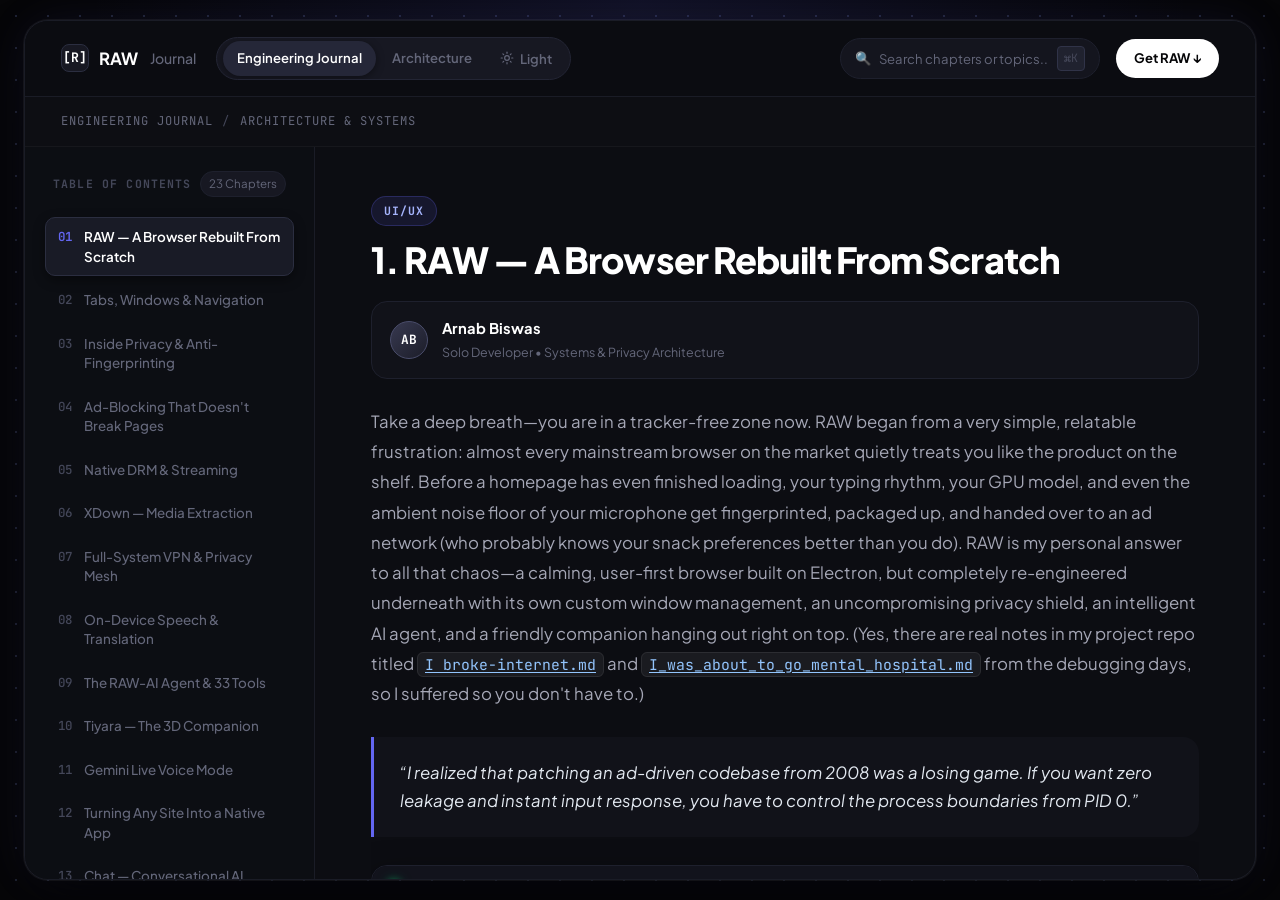
==== commit 2c78b672: "Heeeyy so" ====
--- a/index.html
+++ b/index.html
@@ -34,7 +34,7 @@
               <path d="m6.34 17.66-1.41 1.41"></path>
               <path d="m19.07 4.93-1.41 1.41"></path>
             </svg>
-            <span class="theme-btn-label">Light Mode</span>
+            <span class="theme-btn-label">Light</span>
           </button>
         </div>
       </div>
--- a/raw-blogs-css.css
+++ b/raw-blogs-css.css
@@ -46,6 +46,8 @@
     scroll-behavior: smooth;
     background-color: var(--color-bg-base);
     height: 100%;
+    max-width: 100vw;
+    overflow-x: hidden;
 }
 
 body {
@@ -98,6 +100,8 @@
     padding: 2px 7px;
     border-radius: 6px;
     color: #e2e8f0;
+    overflow-wrap: break-word;
+    word-break: break-word;
 }
 
 code a {
@@ -123,18 +127,28 @@
     border-bottom: 1px solid var(--color-frame-border);
     flex-shrink: 0;
     z-index: 1000;
+    flex-wrap: wrap;
+    row-gap: 10px;
+}
+
+.nav-left,
+.nav-right {
+    min-width: 0;
+    flex-shrink: 1;
 }
 
 .nav-left {
     display: flex;
     align-items: center;
-    gap: 32px;
+    gap: 20px;
+    min-width: 0;
 }
 
 .nav-brand-group {
     display: flex;
     align-items: center;
     gap: 10px;
+    flex-shrink: 0;
 }
 
 .brand-badge {
@@ -172,12 +186,14 @@
     background: var(--color-pill-bg);
     border: 1px solid var(--color-pill-border);
     border-radius: var(--radius-pill);
-    padding: 3px;
+    padding: 3px 6px;
     gap: 2px;
+    min-width: 0;
     max-width: 100%;
     overflow-x: auto;
     -webkit-overflow-scrolling: touch;
     scrollbar-width: none;
+    flex-shrink: 0;
 }
 
 .nav-pill-switcher::-webkit-scrollbar {
@@ -225,6 +241,8 @@
     transition: all 0.2s ease;
     font-family: inherit;
     line-height: 1;
+    white-space: nowrap;
+    flex-shrink: 0;
 }
 
 .nav-theme-btn:hover {
@@ -350,8 +368,10 @@
 
 .search-wrapper {
     position: relative;
-}
-
+    min-width: 0;
+}
+
+/* Remove the hardcoded 260px floor — let it shrink, cap it with max-width instead */
 .search-field-pill {
     display: flex;
     align-items: center;
@@ -363,7 +383,9 @@
     font-size: 0.82rem;
     color: var(--color-text-muted);
     transition: all 0.2s ease;
-    min-width: 260px;
+    min-width: 0;
+    max-width: 260px;
+    width: 100%;
     position: relative;
 }
 
@@ -1226,18 +1248,30 @@
     body {
         height: auto;
         min-height: 100vh;
-        overflow: auto;
+        overflow-x: hidden;
+        overflow-y: auto;
+        padding: 16px;
+        margin: 0;
+        width: 100%;
+        max-width: 100vw;
+        box-sizing: border-box;
     }
 
     .app-viewport-frame {
         height: auto;
         overflow: visible;
+        width: 100%;
+        max-width: 100%;
+        box-sizing: border-box;
     }
 
     .app-content-body {
-        grid-template-columns: 1fr;
+        grid-template-columns: minmax(0, 1fr);
         height: auto;
         overflow: visible;
+        width: 100%;
+        max-width: 100%;
+        min-width: 0;
     }
 
     aside.sidebar-toc {
@@ -1247,11 +1281,57 @@
     main.article-stage {
         height: auto;
         overflow-y: visible;
-        padding: 32px 24px;
+        overflow-x: hidden;
+        padding: 28px 20px;
+        width: 100%;
+        max-width: 100%;
+        min-width: 0;
+        box-sizing: border-box;
     }
 
     .topology-stages-grid {
         grid-template-columns: 1fr;
+    }
+
+    .entry {
+        width: 100%;
+        max-width: 100%;
+        min-width: 0;
+        box-sizing: border-box;
+        overflow-wrap: break-word;
+        word-break: break-word;
+    }
+
+    .entry-body {
+        width: 100%;
+        max-width: 100%;
+        min-width: 0;
+        overflow-wrap: break-word;
+        word-break: break-word;
+    }
+
+    .terminal-block {
+        width: 100%;
+        max-width: 100%;
+        min-width: 0;
+        overflow: hidden;
+        box-sizing: border-box;
+    }
+
+    .terminal-content {
+        width: 100%;
+        max-width: 100%;
+        min-width: 0;
+        overflow-x: auto;
+        -webkit-overflow-scrolling: touch;
+        box-sizing: border-box;
+    }
+
+    .topology-card {
+        width: 100%;
+        max-width: 100%;
+        min-width: 0;
+        box-sizing: border-box;
     }
 }
 
@@ -1263,47 +1343,92 @@
     .app-viewport-frame {
         border-radius: 0;
         border: none;
+        border-left: none;
+        border-right: none;
     }
 
     nav.app-navbar {
-        padding: 12px 16px;
+        padding: 12px 14px;
         flex-direction: column;
         gap: 12px;
+        width: 100%;
+        max-width: 100%;
+        box-sizing: border-box;
     }
 
     .nav-left {
+        width: 100%;
+        display: flex;
+        flex-direction: column;
+        align-items: stretch;
+        gap: 10px;
+        min-width: 0;
+    }
+
+    .nav-brand-group {
         width: 100%;
         display: flex;
         align-items: center;
-        justify-content: space-between;
+        justify-content: flex-start;
         gap: 10px;
     }
 
-    .nav-brand-group {
-        flex-shrink: 0;
-    }
-
     .nav-pill-switcher {
-        flex: 1;
-        justify-content: flex-end;
-    }
-
-    .nav-right {
-        width: 100%;
+        width: 100%;
+        max-width: 100%;
+        min-width: 0;
         display: flex;
         align-items: center;
-        gap: 10px;
+        justify-content: flex-start;
+        overflow-x: auto;
+        -webkit-overflow-scrolling: touch;
+        scrollbar-width: none;
+        padding: 4px;
+        box-sizing: border-box;
+        gap: 4px;
+    }
+
+    .nav-pill-switcher::-webkit-scrollbar {
+        display: none;
+    }
+
+    .nav-pill-switcher a,
+    .nav-pill-switcher button {
+        white-space: nowrap;
+        flex-shrink: 0;
+        font-size: 0.78rem;
+        padding: 6px 12px;
+    }
+
+    .nav-right {
+        width: 100%;
+        display: flex;
+        align-items: center;
+        gap: 8px;
+        min-width: 0;
     }
 
     .search-wrapper {
         flex: 1;
         min-width: 0;
+        width: 100%;
+        position: relative;
     }
 
     .search-field-pill {
         min-width: 0;
         width: 100%;
-        padding: 7px 12px;
+        padding: 7px 10px;
+        gap: 6px;
+    }
+
+    .search-field-pill input {
+        min-width: 0;
+        font-size: 0.8rem;
+    }
+
+    .kbd-shortcut {
+        display: none; /* Hide ⌘K on mobile to save space */
     }
 
     .search-results-dropdown {
@@ -1315,93 +1440,142 @@
 
     .btn-cta-get {
         flex-shrink: 0;
-        padding: 7px 14px;
-        font-size: 0.78rem;
+        white-space: nowrap;
+        padding: 7px 12px;
+        font-size: 0.76rem;
     }
 
     .sub-nav-bar {
-        padding: 10px 16px;
-        font-size: 0.7rem;
+        padding: 10px 14px;
+        font-size: 0.68rem;
         overflow-x: auto;
         white-space: nowrap;
         scrollbar-width: none;
+        width: 100%;
+        max-width: 100%;
+        box-sizing: border-box;
     }
 
     .sub-nav-bar::-webkit-scrollbar {
         display: none;
     }
+
+    main.article-stage {
+        padding: 20px 14px;
+    }
 }
 
 @media (max-width: 640px) {
     main.article-stage {
-        padding: 20px 14px;
+        padding: 18px 12px;
     }
 
     .entry {
-        padding: 20px 16px;
-    }
-
+        padding: 18px 12px;
+        margin-bottom: 24px;
+    }
+
+    .entry-header h2,
     .entry h2 {
-        font-size: 1.4rem;
+        font-size: 1.35rem;
         line-height: 1.3;
+        margin-bottom: 14px;
+        word-break: break-word;
+        overflow-wrap: break-word;
+    }
+
+    .entry-body {
+        font-size: 0.95rem;
+        line-height: 1.7;
+    }
+
+    .entry-body p {
+        margin-bottom: 16px;
+        word-break: break-word;
+        overflow-wrap: break-word;
+    }
+
+    blockquote.callout-quote {
+        margin: 20px 0;
+        padding: 14px 16px;
+        font-size: 0.95rem;
     }
 
     .author-meta-row {
         flex-direction: column;
         align-items: flex-start;
-        gap: 10px;
-        padding: 12px 14px;
+        gap: 8px;
+        padding: 10px 12px;
+        width: 100%;
+        box-sizing: border-box;
+    }
+
+    .author-left {
+        width: 100%;
+        min-width: 0;
+    }
+
+    .author-info-text {
+        min-width: 0;
+        flex: 1;
+    }
+
+    .author-info-text .author-name {
+        font-size: 0.86rem;
     }
 
     .author-info-text .author-role {
-        font-size: 0.72rem;
+        font-size: 0.7rem;
+        word-break: break-word;
     }
 
     .topology-card {
-        padding: 16px 14px;
+        padding: 14px 12px;
     }
 
     .topology-header {
         flex-direction: column;
         align-items: flex-start;
-        gap: 10px;
+        gap: 8px;
     }
 
     .terminal-header {
-        padding: 8px 12px;
-        font-size: 0.7rem;
+        padding: 8px 10px;
+        font-size: 0.68rem;
         flex-wrap: wrap;
-        gap: 6px;
+        gap: 4px;
     }
 
     .terminal-content {
-        padding: 12px 14px;
-        font-size: 0.78rem;
+        padding: 10px 12px;
+        font-size: 0.75rem;
+        word-break: break-word;
     }
 
     .tech-callout {
-        padding: 18px 16px;
+        padding: 16px 12px;
     }
 
     footer.app-footer {
         flex-direction: column;
-        gap: 10px;
+        gap: 8px;
         text-align: center;
         padding-top: 24px;
-        margin-top: 40px;
+        margin-top: 36px;
+        font-size: 0.74rem;
     }
 
     .modal-card {
         padding: 10px;
-        border-radius: 16px;
-        max-width: 95vw;
+        border-radius: 14px;
+        max-width: 92vw;
     }
 
     .modal-close-btn {
-        top: 16px;
-        right: 16px;
-        width: 32px;
-        height: 32px;
-        font-size: 0.95rem;
+        top: 14px;
+        right: 14px;
+        width: 30px;
+        height: 30px;
+        font-size: 0.9rem;
     }
 }
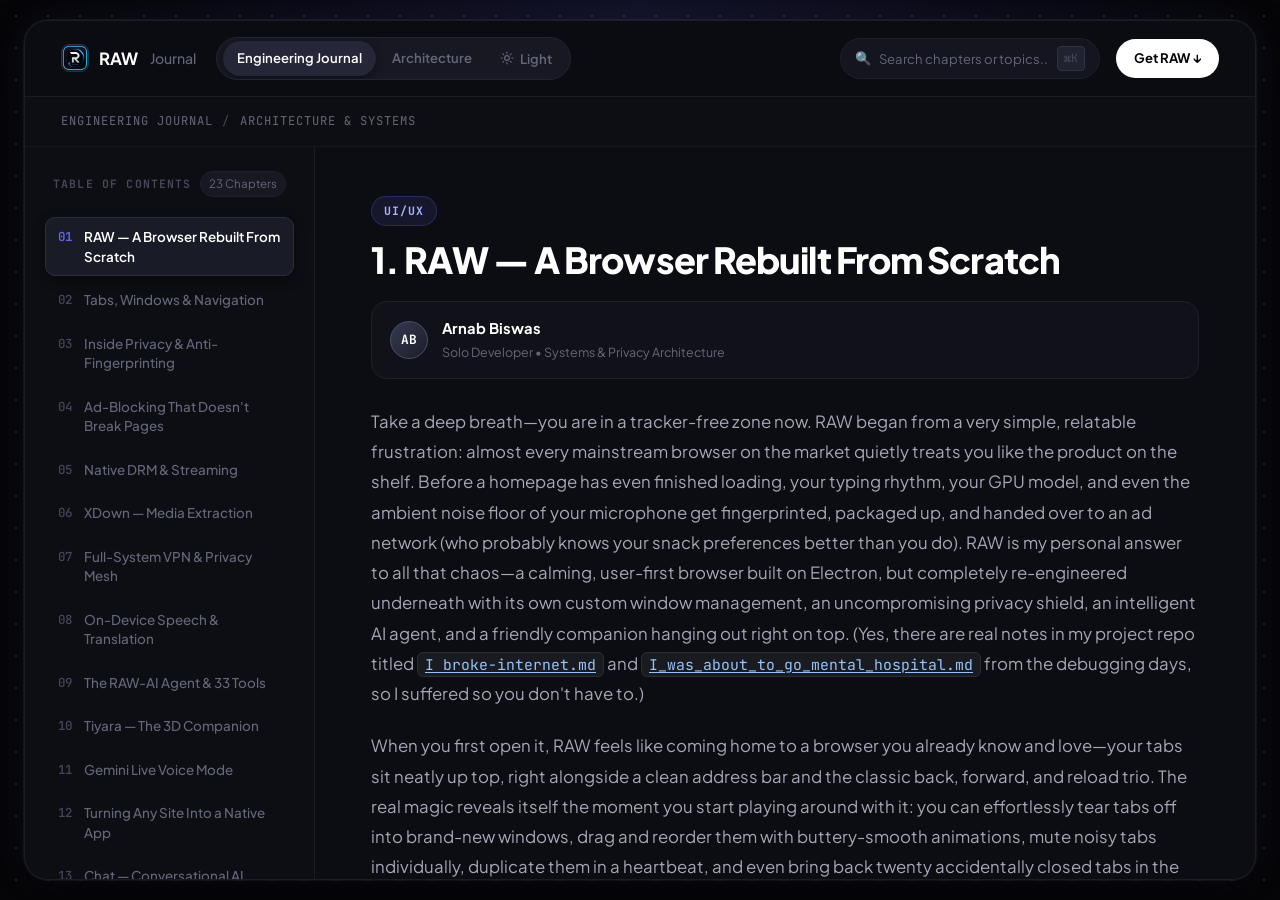
==== commit 850f9148: "First video added" ====
--- a/index.html
+++ b/index.html
@@ -5,1213 +5,1363 @@
     <meta charset="UTF-8">
     <meta name="viewport" content="width=device-width, initial-scale=1.0">
     <title>RAW-Blogs</title>
+    <link rel="icon" type="image/png" href="assets/RAW.png">
     <link rel="stylesheet" href="raw-blogs-css.css">
 </head>
 
 <body>
     <div class="app-viewport-frame">
-    <!-- Top Navigation Bar -->
-    <nav class="app-navbar">
-      <div class="nav-left">
-        <div class="nav-brand-group">
-          <span class="brand-badge">[R]</span>
-          <span class="brand-title">RAW</span>
-          <span class="brand-sub">Journal</span>
+        <!-- Top Navigation Bar -->
+        <nav class="app-navbar">
+            <div class="nav-left">
+                <div class="nav-brand-group">
+                    <span class="brand-badge"><img src="assets/RAW.png" alt="RAW"></span>
+                    <span class="brand-title">RAW</span>
+                    <span class="brand-sub">Journal</span>
+                </div>
+                <div class="nav-pill-switcher">
+                    <a href="#" class="active">Engineering Journal</a>
+                    <a href="svgmap/RAW_MVP_Full_Map_Viewer.html">Architecture</a>
+                    <button class="nav-theme-btn" id="theme-toggle-btn" type="button" aria-label="Light Mode"
+                        title="Light Mode">
+                        <!-- Sun SVG -->
+                        <svg class="theme-svg sun-svg" viewBox="0 0 24 24" width="14" height="14" fill="none"
+                            stroke="currentColor" stroke-width="2" stroke-linecap="round" stroke-linejoin="round">
+                            <circle cx="12" cy="12" r="4"></circle>
+                            <path d="M12 2v2"></path>
+                            <path d="M12 20v2"></path>
+                            <path d="m4.93 4.93 1.41 1.41"></path>
+                            <path d="m17.66 17.66 1.41 1.41"></path>
+                            <path d="M2 12h2"></path>
+                            <path d="M20 12h2"></path>
+                            <path d="m6.34 17.66-1.41 1.41"></path>
+                            <path d="m19.07 4.93-1.41 1.41"></path>
+                        </svg>
+                        <span class="theme-btn-label">Light</span>
+                    </button>
+                </div>
+            </div>
+            <div class="nav-right">
+                <div class="search-wrapper">
+                    <div class="search-field-pill">
+                        <span class="search-icon">🔍</span>
+                        <input type="text" id="entry-search-input" placeholder="Search chapters or topics..."
+                            autocomplete="off" spellcheck="false">
+                        <button id="search-clear-btn" class="search-clear-btn" style="display:none;"
+                            title="Clear search" type="button">✕</button>
+                        <span class="kbd-shortcut">⌘K</span>
+                    </div>
+                    <div id="search-results-dropdown" class="search-results-dropdown" style="display: none;"></div>
+                </div>
+                <a href="#" class="btn-cta-get">Get RAW &darr;</a>
+            </div>
+        </nav>
+
+        <!-- Sub-header metadata bar -->
+        <div class="sub-nav-bar">
+            <div class="breadcrumb-label">
+                <span>ENGINEERING JOURNAL</span>
+                <span class="divider">/</span>
+                <span>ARCHITECTURE & SYSTEMS</span>
+            </div>
         </div>
-        <div class="nav-pill-switcher">
-          <a href="#" class="active">Engineering Journal</a>
-          <a href="svgmap/RAW_MVP_Full_Map_Viewer.html">Architecture</a>
-          <button class="nav-theme-btn" id="theme-toggle-btn" type="button" aria-label="Light Mode" title="Light Mode">
-            <!-- Sun SVG -->
-            <svg class="theme-svg sun-svg" viewBox="0 0 24 24" width="14" height="14" fill="none" stroke="currentColor" stroke-width="2" stroke-linecap="round" stroke-linejoin="round">
-              <circle cx="12" cy="12" r="4"></circle>
-              <path d="M12 2v2"></path>
-              <path d="M12 20v2"></path>
-              <path d="m4.93 4.93 1.41 1.41"></path>
-              <path d="m17.66 17.66 1.41 1.41"></path>
-              <path d="M2 12h2"></path>
-              <path d="M20 12h2"></path>
-              <path d="m6.34 17.66-1.41 1.41"></path>
-              <path d="m19.07 4.93-1.41 1.41"></path>
-            </svg>
-            <span class="theme-btn-label">Light</span>
-          </button>
+
+        <!-- Main Content Area -->
+        <div class="app-content-body">
+            <!-- Left Sticky Table of Contents -->
+            <aside class="sidebar-toc" id="toc">
+                <div class="toc-top-section">
+                    <div class="toc-header-row">
+                        <span class="toc-eyebrow">TABLE OF CONTENTS</span>
+                        <span class="toc-chapter-badge" id="toc-count-badge">23 Chapters</span>
+                    </div>
+                    <ol class="toc-items-list" id="toc-list">
+                        <li><a href="#entry-ui-overview"><span class="toc-num">01</span> <span>RAW — A Browser Rebuilt
+                                    From Scratch</span></a></li>
+                        <li><a href="#entry-tabs-navigation"><span class="toc-num">02</span> <span>Tabs, Windows &
+                                    Navigation</span></a></li>
+                        <li><a href="#entry-privacy-engine"><span class="toc-num">03</span> <span>Inside Privacy &
+                                    Anti-Fingerprinting</span></a></li>
+                        <li><a href="#entry-ad-blocking"><span class="toc-num">04</span> <span>Ad-Blocking That Doesn't
+                                    Break Pages</span></a></li>
+                        <li><a href="#entry-native-drm"><span class="toc-num">05</span> <span>Native DRM &
+                                    Streaming</span></a></li>
+                        <li><a href="#entry-xdown"><span class="toc-num">06</span> <span>XDown — Media
+                                    Extraction</span></a></li>
+                        <li><a href="#entry-vpn"><span class="toc-num">07</span> <span>Full-System VPN & Privacy
+                                    Mesh</span></a></li>
+                        <li><a href="#entry-speech-translation"><span class="toc-num">08</span> <span>On-Device Speech &
+                                    Translation</span></a></li>
+                        <li><a href="#entry-ai-agent"><span class="toc-num">09</span> <span>The RAW-AI Agent & 33
+                                    Tools</span></a></li>
+                        <li><a href="#entry-tiyara"><span class="toc-num">10</span> <span>Tiyara — The 3D
+                                    Companion</span></a></li>
+                        <li><a href="#entry-live-voice"><span class="toc-num">11</span> <span>Gemini Live Voice
+                                    Mode</span></a></li>
+                        <li><a href="#entry-pwa-packaging"><span class="toc-num">12</span> <span>Turning Any Site Into a
+                                    Native App</span></a></li>
+                        <li><a href="#entry-chat"><span class="toc-num">13</span> <span>Chat — Conversational
+                                    AI</span></a></li>
+                        <li><a href="#entry-localdrive"><span class="toc-num">14</span> <span>LocalDrive — Local File
+                                    Sharing</span></a></li>
+                        <li><a href="#entry-vpnextender"><span class="toc-num">15</span> <span>VPNExtender — Mobile
+                                    Tethering</span></a></li>
+                        <li><a href="#entry-vrmposeeditor"><span class="toc-num">16</span> <span>VRMPoseEditor — Posing
+                                    Tiyara</span></a></li>
+                        <li><a href="#entry-ctf"><span class="toc-num">17</span> <span>CTF Security Dashboard</span></a>
+                        </li>
+                        <li><a href="#entry-ailogs"><span class="toc-num">18</span> <span>AILogs Inspector</span></a>
+                        </li>
+                        <li><a href="#entry-aifiles"><span class="toc-num">19</span> <span>AIFiles Manager</span></a>
+                        </li>
+                        <li><a href="#entry-encoder"><span class="toc-num">20</span> <span>Encoder / Decoder</span></a>
+                        </li>
+                        <li><a href="#entry-morsecode"><span class="toc-num">21</span> <span>MorseCode</span></a></li>
+                        <li><a href="#entry-crashlogs"><span class="toc-num">22</span> <span>CrashLogs
+                                    Diagnostics</span></a></li>
+                        <li><a href="#entry-settings"><span class="toc-num">23</span> <span>Settings &
+                                    Customization</span></a></li>
+                    </ol>
+                </div>
+
+                <div class="sidebar-footer">
+                    <div class="reading-progress-wrap">
+                        <div class="progress-labels">
+                            <span>Reading Progress</span>
+                            <span id="progress-pct">0%</span>
+                        </div>
+                        <div class="progress-track">
+                            <div class="progress-fill" id="progress-fill"></div>
+                        </div>
+                    </div>
+                    <div class="sidebar-actions">
+                        <button class="btn-sidebar-tool" id="btn-copy-link">🔗 Copy Link</button>
+                        <button class="btn-sidebar-tool" id="btn-bookmark">🔖 Bookmark</button>
+                    </div>
+                </div>
+            </aside>
+
+            <!-- Long-scroll article: every post lives here as its own entry, one after another -->
+            <main class="article-stage" id="entries">
+
+                <div id="no-search-results" class="no-search-results" style="display: none;">
+                    <div class="empty-icon">🔍</div>
+                    <h3>No matching chapters found</h3>
+                    <p>No content matches your query. Try searching for topics like "vpn", "tiyara", "privacy", "drm",
+                        or "tools".</p>
+                    <button id="btn-clear-empty" class="btn-sidebar-tool"
+                        style="max-width: 160px; margin-top: 16px;">Clear Search</button>
+                </div>
+
+                <article class="entry" id="entry-ui-overview" data-filter="ui-ux">
+                    <header class="entry-header">
+                        <span class="blog-tag">UI/UX</span>
+                        <h2>1. RAW — A Browser Rebuilt From Scratch</h2>
+                        <div class="author-meta-row">
+                            <div class="author-left">
+                                <div class="author-avatar-chip">AB</div>
+                                <div class="author-info-text">
+                                    <div class="author-name">Arnab Biswas</div>
+                                    <div class="author-role">Solo Developer • Systems & Privacy Architecture</div>
+                                </div>
+                            </div>
+
+                        </div>
+                    </header>
+
+                    <div class="entry-body">
+                        <p>Take a deep breath—you are in a tracker-free zone now. RAW began from a very simple,
+                            relatable
+                            frustration: almost every mainstream browser on the market quietly treats you like the
+                            product
+                            on the shelf. Before a homepage has even finished loading, your typing rhythm, your GPU
+                            model, and even the ambient noise floor of your microphone get fingerprinted, packaged up,
+                            and
+                            handed over to an ad network (who probably knows your snack preferences better than you
+                            do). RAW is my personal answer to all that chaos—a calming, user-first browser built on
+                            Electron, but completely re-engineered underneath with its own custom window management, an
+                            uncompromising privacy shield, an intelligent AI agent, and a friendly companion hanging out
+                            right on top. (Yes, there are real notes in my project repo titled
+                            <code><a href="assets/i-broke-internet.html" target="_blank" rel="noopener noreferrer">I broke-internet.md</a></code>
+                            and
+                            <code><a href="assets/i-was-about-to-go-mental-hospital.html" target="_blank" rel="noopener noreferrer">I_was_about_to_go_mental_hospital.md</a></code>
+                            from the
+                            debugging days, so I suffered so you don't have to.)
+                        </p>
+
+
+                        <p>When you first open it, RAW feels like coming home to a browser you already know and
+                            love—your
+                            tabs sit neatly up top, right alongside a clean address bar and the classic back, forward,
+                            and
+                            reload trio. The real magic reveals itself the moment you start playing around with it:
+                            you can effortlessly tear tabs off into brand-new windows, drag and reorder them with
+                            buttery-smooth animations, mute noisy tabs individually, duplicate them in a heartbeat, and
+                            even
+                            bring back twenty accidentally closed tabs in the exact order you lost them. Every
+                            single detail—URL, title, favicon, loading state, and whether a tab is currently blasting
+                            music—is tracked per-tab in real time, meaning the UI never has to play a guessing game
+                            about
+                            what is happening beneath the surface.</p>
+                        <p>Floating gently above your workspace is <strong>Tiyara</strong>, a 3D avatar companion who
+                            lives
+                            in her own transparent, always-on-top window and keeps you company while you browse.
+                            She lip-syncs to voice responses, dances along to whatever music you're playing, and
+                            gestures
+                            expressively while the AI agent is busy working on a task. Far from being a sticker
+                            slapped on top for show, she is wired directly into the exact same tool-calling pipeline
+                            that
+                            the AI agent uses to pilot the browser itself.</p>
+                        <p>Grab a snack and scroll at your own pace: the rest of this page walks through every single
+                            system
+                            that makes RAW tick—from the navigation layer, anti-fingerprinting engine, and page-friendly
+                            ad
+                            blocker to native DRM streaming, the built-in media downloader, the full-system VPN,
+                            on-device
+                            speech and translation, the 33-tool AI agent, Tiyara herself, and the handy utility suite
+                            tucked
+                            underneath. Every section includes its own screen recording so you can kick back and
+                            watch it all work in action, rather than just taking my word for it.</p>
+                    </div>
+                </article>
+
+                <hr class="entry-divider">
+
+                <article class="entry" id="entry-tabs-navigation" data-filter="tech-deep-dive">
+                    <header class="entry-header">
+                        <span class="blog-tag">Tech Deep-Dive</span>
+                        <h2>2. Tabs, Windows & Navigation</h2>
+                        <div class="author-meta-row">
+                            <div class="author-left">
+                                <div class="author-avatar-chip">AB</div>
+                                <div class="author-info-text">
+                                    <div class="author-name">Arnab Biswas</div>
+                                    <div class="author-role">Solo Developer • Systems & Privacy Architecture</div>
+                                </div>
+                            </div>
+
+                        </div>
+                    </header>
+
+                    <div class="entry-body">
+                        <p>Tab management sounds like the most relaxing weekend project in the world—right up until you
+                            actually try building it from scratch. While Chrome has had well over a decade to
+                            polish its tabs, RAW's tab architecture had to be crafted from the ground up on top of
+                            Electron's <code>WebContentsView</code>, and it needed to go beyond standard expectations
+                            with
+                            full cross-window tab migration, per-tab audio isolation, and a closed-tab memory stack that
+                            actually respects chronology.</p>
+                        <ul>
+                            <li><strong>Mindful state tracking</strong> — Creating, closing, and hopping between tabs is
+                                orchestrated by a dedicated window manager that quietly watches every tab's URL, title,
+                                favicon, load progress, back/forward history, and whether it is currently making a
+                                racket.</li>
+                            <li><strong>Forgiving tab recovery</strong> — Accidentally closing a tab during a late-night
+                                research spiral isn't a tragedy here; the last 20 closed tabs are safely held on a
+                                per-window stack so hitting "reopen closed tab" brings them back in the exact order they
+                                left.</li>
+                            <li><strong>Seamless window hopping</strong> — You can pluck a tab right out of one window
+                                and
+                                drop it cozily into another, which under the hood means detaching and re-adopting a live
+                                <code>WebContentsView</code> mid-session without causing a single hiccup in whatever
+                                video
+                                is playing inside it.
+                            </li>
+                            <li><strong>Popup peace of mind</strong> — Annoying popups don't get to litter your screen
+                                with
+                                chaotic new windows; a smart window-open handler catches them at the door and tucks them
+                                neatly into contained tabs instead.</li>
+                            <li><strong>Secure internal routing & domain locks</strong> — Beyond everyday web surfing,
+                                RAW
+                                uses a custom internal <code>app://</code> protocol to serve its own UI pages (like
+                                settings, tools, and history) in complete isolation from the open web, paired with an
+                                enterprise-grade domain lock that can strictly limit browsing to approved origins
+                                whenever
+                                you need guardrails.</li>
+                        </ul>
+                        <p>Even printing and saving PDFs got the same loving attention to detail: a live print preview
+                            modal
+                            renders your page on the spot, crafts a crisp, lossless PDF using Chromium's native engine,
+                            or
+                            sends it straight to a physical printer without ever making you leave your cosy browser
+                            window.</p>
+                    </div>
+
+                    <div class="entry-media">
+                        <iframe src="https://www.youtube.com/embed/Di9xyprpaOA" title="Tabs, Windows & Navigation — RAW" frameborder="0" allow="accelerometer; autoplay; clipboard-write; encrypted-media; gyroscope; picture-in-picture; web-share" referrerpolicy="strict-origin-when-cross-origin" allowfullscreen loading="lazy"></iframe>
+                    </div>
+                </article>
+
+                <hr class="entry-divider">
+
+                <article class="entry" id="entry-privacy-engine" data-filter="tech-deep-dive">
+                    <header class="entry-header">
+                        <span class="blog-tag">Tech Deep-Dive</span>
+                        <h2>3. Inside the Privacy & Anti-Fingerprinting Engine</h2>
+                        <div class="author-meta-row">
+                            <div class="author-left">
+                                <div class="author-avatar-chip">AB</div>
+                                <div class="author-info-text">
+                                    <div class="author-name">Arnab Biswas</div>
+                                    <div class="author-role">Solo Developer • Systems & Privacy Architecture</div>
+                                </div>
+                            </div>
+
+                        </div>
+                    </header>
+
+                    <div class="entry-body">
+                        <p>If RAW has a protective older sibling energy, this engine is where it lives. Most
+                            "private" browsers block third-party cookies, pat themselves on the back, and call it a
+                            day—even
+                            though cookies are the least clever way trackers follow you around anymore. The
+                            sneakiest tracking happens by inspecting your actual hardware: how your specific GPU draws a
+                            hidden canvas, the microscopic quirks of your audio stack, and how many CPU threads your
+                            machine
+                            brags about having. RAW steps right in front of all of that so you can browse in
+                            peace.</p>
+                        <ul>
+                            <li><strong>Fail-closed partitioning</strong> — RAW flatly refuses to let any traffic wander
+                                through Electron's default session partition, routing everything instead through two
+                                strictly isolated, purpose-built partitions so accidental default-session leaks are
+                                impossible.</li>
+                            <li><strong>Canvas noise injection</strong> — Every time a script calls
+                                <code>getImageData()</code>, RAW stirs in a tiny, invisible pinch of mathematical noise
+                                so
+                                your canvas fingerprint looks different every session while keeping the visual page
+                                looking
+                                completely normal to your eyes.
+                            </li>
+                            <li><strong>WebGL disguise kit</strong> — Your GPU vendor strings, renderer names, and
+                                shader
+                                parameters are dynamically masked, preventing nosy scripts from recognizing your
+                                computer by
+                                its graphics card.</li>
+                            <li><strong>Audio fingerprint masking</strong> — Output from <code>AudioContext</code>
+                                receives
+                                the same imperceptible mathematical seasoning, shutting the door on acoustic device
+                                profiling without changing how your music sounds.</li>
+                            <li><strong>Hardware concurrency spoofing</strong> — I made RAW politely fib about
+                                <code>navigator.hardwareConcurrency</code> so trackers can't use your CPU thread count
+                                to
+                                pick you out of a crowd.
+                            </li>
+                            <li><strong>Session-seeded consistency</strong> — All of this protective noise is generated
+                                from
+                                a seed that stays steady for your current session (so web apps don't get confused and
+                                break
+                                mid-click) but refreshes between sessions so nobody can link today's visit to
+                                tomorrow's.</li>
+                        </ul>
+                        <p>To make sure no sneaky script slips through a side door, RAW automatically attaches the
+                            Chrome
+                            DevTools Protocol debugger to every single tab, subframe, and background worker—meaning even
+                            nested iframes that think nobody is watching get the exact same privacy rules applied.
+                            Plus, there is a completely separate sandbox partition set aside just for security testing,
+                            ensuring your experimental tinkering never touches your personal browsing life.</p>
+                    </div>
+
+                    <div class="entry-media">
+                        <video controls preload="none" poster="assets/placeholder.jpg" data-lazy-video>
+                            <source data-src="assets/videos/privacy-engine.mp4" type="video/mp4">
+                            Your browser doesn't support embedded video.
+                        </video>
+                    </div>
+                </article>
+
+                <hr class="entry-divider">
+
+                <article class="entry" id="entry-ad-blocking" data-filter="tech-deep-dive">
+                    <header class="entry-header">
+                        <span class="blog-tag">Tech Deep-Dive</span>
+                        <h2>4. Ad-Blocking That Doesn't Break Pages</h2>
+                        <div class="author-meta-row">
+                            <div class="author-left">
+                                <div class="author-avatar-chip">AB</div>
+                                <div class="author-info-text">
+                                    <div class="author-name">Arnab Biswas</div>
+                                    <div class="author-role">Solo Developer • Systems & Privacy Architecture</div>
+                                </div>
+                            </div>
+
+                        </div>
+                    </header>
+
+                    <div class="entry-body">
+                        <p>Modern ad blocking is basically a never-ending game of cat and mouse: the moment blockers get
+                            good, websites start setting up "honeypot" traps just to catch you and throw up a giant
+                            guilt-trip banner asking you to turn your blocker off. RAW's ad-blocking layer was
+                            designed to outsmart the traps quietly so you can just read your article in peace.</p>
+                        <ul>
+                            <li><strong>Heavy-duty multi-list filtering</strong> — A high-speed filtering engine comes
+                                pre-loaded with EasyList, EasyPrivacy, and uBlock-style filter lists working together,
+                                so if
+                                one list misses an annoying banner, another catches it.</li>
+                            <li><strong>Instant per-domain whitelisting</strong> — When you want to support a creator or
+                                site you genuinely trust, you can exempt their domain with a click and have it sync
+                                instantly across every rendering surface with zero awkward delay.</li>
+                            <li><strong>Polite stealth probe evasion</strong> — Instead of slamming the door in the face
+                                of
+                                known anti-adblock honeypot domains (which tips off the website), RAW intercepts them
+                                and
+                                hands back a harmless, invisible transparent pixel via its internal protocol—leaving the
+                                trap completely satisfied while your page stays unbroken and ad-free.</li>
+                            <li><strong>FadBlock for video sanity</strong> — For those stubborn YouTube ads that try to
+                                sneak past traditional filters, FadBlock steps in to fast-forward the ad playback and
+                                click
+                                the skip button the millisecond it materializes, saving you from hearing about another
+                                productivity app you'll never download.</li>
+                        </ul>
+                    </div>
+
+                    <div class="entry-media">
+                        <video controls preload="none" poster="assets/placeholder.jpg" data-lazy-video>
+                            <source data-src="assets/videos/ad-blocking.mp4" type="video/mp4">
+                            Your browser doesn't support embedded video.
+                        </video>
+                    </div>
+                </article>
+
+                <hr class="entry-divider">
+
+                <article class="entry" id="entry-native-drm" data-filter="tech-deep-dive">
+                    <header class="entry-header">
+                        <span class="blog-tag">Tech Deep-Dive</span>
+                        <h2>5. Native DRM & Streaming Acceleration</h2>
+                        <div class="author-meta-row">
+                            <div class="author-left">
+                                <div class="author-avatar-chip">AB</div>
+                                <div class="author-info-text">
+                                    <div class="author-name">Arnab Biswas</div>
+                                    <div class="author-role">Solo Developer • Systems & Privacy Architecture</div>
+                                </div>
+                            </div>
+
+                        </div>
+                    </header>
+
+                    <div class="entry-body">
+                        <p>Here is a dirty little secret of indie browser development: out-of-the-box Electron Chromium
+                            builds don't have the licensing handshakes to speak Widevine or FairPlay like mainstream
+                            browsers do. Usually, that means the moment you try to unwind with Netflix, Spotify,
+                            Hulu, or Prime Video, the site either refuses to play altogether or passive-aggressively
+                            serves
+                            you a blurry potato-quality stream from 2006.</p>
+                        <p>RAW fixes this headache with a bit of clever engineering magic: the moment it detects a
+                            protected
+                            streaming service, a lightweight native addon seamlessly mounts a real macOS WebKit view
+                            right
+                            on top of the Electron window for that specific tab. Because that layer is running
+                            genuine Safari-grade DRM under the hood, you get full hardware-accelerated Widevine and
+                            FairPlay
+                            decryption effortlessly. Even better, session cookies sync both ways between Electron's
+                            store and the native cookie store, and the overlay follows every window resize, move, and
+                            tab
+                            switch so smoothly that you'll never even notice a second rendering engine stepped in to
+                            save
+                            your movie night.</p>
+                    </div>
+
+                    <div class="entry-media">
+                        <video controls preload="none" poster="assets/placeholder.jpg" data-lazy-video>
+                            <source data-src="assets/videos/native-drm.mp4" type="video/mp4">
+                            Your browser doesn't support embedded video.
+                        </video>
+                    </div>
+                </article>
+
+                <hr class="entry-divider">
+
+                <article class="entry" id="entry-xdown" data-filter="tech-deep-dive">
+                    <header class="entry-header">
+                        <span class="blog-tag">Tech Deep-Dive</span>
+                        <h2>6. XDown — The Built-In Media Downloader</h2>
+                        <div class="author-meta-row">
+                            <div class="author-left">
+                                <div class="author-avatar-chip">AB</div>
+                                <div class="author-info-text">
+                                    <div class="author-name">Arnab Biswas</div>
+                                    <div class="author-role">Solo Developer • Systems & Privacy Architecture</div>
+                                </div>
+                            </div>
+
+                        </div>
+                    </header>
+
+                    <div class="entry-body">
+                        <p>You've probably been there—trying to save a video for an offline flight and ending up on a
+                            sketchy
+                            "Free Video Downloader" website covered inseventeen fake green download buttons. To save you
+                            from that fate, RAW includes <strong>XDown</strong>, its own built-in media extraction
+                            engine
+                            that hums along quietly in a dedicated background process (complete with its own bundled
+                            <code>ffmpeg</code> and <code>yt-dlp</code> binaries) so your browsing never slows down and
+                            you
+                            never have to install extra command-line tools.
+                        </p>
+                        <ul>
+                            <li><strong>One-click stream grabber</strong> — Just click once on a tab playing media and
+                                XDown
+                                automatically spots the active stream and hands it over to the extraction engine—no more
+                                hunting through network tabs or copy-pasting URLs.</li>
+                            <li><strong>Resilient HLS chunk wrangling</strong> — Segmented HLS streams are cared for by
+                                a
+                                dedicated session manager that tracks every piece, politely retries any segment that
+                                stumbles, and stitches the final video together seamlessly.</li>
+                            <li><strong>Clean in-memory caching</strong> — Streams flow through a speedy in-memory LRU
+                                cache
+                                rather than cluttering your hard drive with half-baked temporary scratch files.
+                            </li>
+                            <li><strong>Built-in clip studio</strong> — Want just a 30-second snippet or only the audio
+                                track? A friendly clip extractor UI lets you trim exact timestamps, choose your
+                                resolution,
+                                or pull pure audio before the file even lands in your downloads folder.</li>
+                        </ul>
+                    </div>
+
+                    <div class="entry-media">
+                        <video controls preload="none" poster="assets/placeholder.jpg" data-lazy-video>
+                            <source data-src="assets/videos/xdown.mp4" type="video/mp4">
+                            Your browser doesn't support embedded video.
+                        </video>
+                    </div>
+                </article>
+
+                <hr class="entry-divider">
+
+                <article class="entry" id="entry-vpn" data-filter="tech-deep-dive">
+                    <header class="entry-header">
+                        <span class="blog-tag">Tech Deep-Dive</span>
+                        <h2>7. The Full-System VPN & Privacy Network</h2>
+                        <div class="author-meta-row">
+                            <div class="author-left">
+                                <div class="author-avatar-chip">AB</div>
+                                <div class="author-info-text">
+                                    <div class="author-name">Arnab Biswas</div>
+                                    <div class="author-role">Solo Developer • Systems & Privacy Architecture</div>
+                                </div>
+                            </div>
+
+                        </div>
+                    </header>
+
+                    <div class="entry-body">
+                        <p>When other browsers brag about a "built-in VPN," they usually mean a glorified browser proxy
+                            that
+                            leaves the rest of your computer out in the cold. RAW goes all the way with a true VPN
+                            layer powered by the VLESS + REALITY protocol over Xray Core, which cleverly disguises your
+                            VPN
+                            handshake as everyday TLS web traffic so deep packet inspection can't tell the difference.
+                            Everything runs locally on your machine and can protect either just your browser or your
+                            entire operating system at the flip of a switch.</p>
+                        <ul>
+                            <li><strong>Batteries included</strong> — Native multi-architecture binaries for both the
+                                proxy
+                                core and tunneling layer come bundled right inside the app, complete with full routing
+                                tables and geo-data sets.</li>
+                            <li><strong>Share the umbrella with mobile tethering</strong> — Any phone on your Wi-Fi can
+                                hop
+                                into your desktop's encrypted VPN tunnel just by scanning a QR code—zero tedious typing
+                                of
+                                server keys required.</li>
+                            <li><strong>No-nonsense kill switches</strong> — While the full-system VPN is on duty, IPv6
+                                is
+                                automatically switched off system-wide and WebRTC is strictly locked down so your real
+                                local
+                                IP never slips out by accident.</li>
+                            <li><strong>Server-side ad blackholing</strong> — Known ad and tracker domains get dropped
+                                into
+                                a black hole right at the VPN layer, stopping junk packets before they even knock on
+                                your
+                                device's door.</li>
+                            <li><strong>Graceful network recovery</strong> — A multi-tier network interface detector
+                                makes
+                                sure that when you disconnect, your system's proxy settings are restored cleanly every
+                                single time—never leaving your Wi-Fi confused and pointing at a closed tunnel.</li>
+                        </ul>
+                    </div>
+
+                    <div class="entry-media">
+                        <video controls preload="none" poster="assets/placeholder.jpg" data-lazy-video>
+                            <source data-src="assets/videos/vpn.mp4" type="video/mp4">
+                            Your browser doesn't support embedded video.
+                        </video>
+                    </div>
+                </article>
+
+                <hr class="entry-divider">
+
+                <article class="entry" id="entry-speech-translation" data-filter="tech-deep-dive">
+                    <header class="entry-header">
+                        <span class="blog-tag">Tech Deep-Dive</span>
+                        <h2>8. On-Device Speech, Audio & Translation</h2>
+                        <div class="author-meta-row">
+                            <div class="author-left">
+                                <div class="author-avatar-chip">AB</div>
+                                <div class="author-info-text">
+                                    <div class="author-name">Arnab Biswas</div>
+                                    <div class="author-role">Solo Developer • Systems & Privacy Architecture</div>
+                                </div>
+                            </div>
+
+                        </div>
+                    </header>
+
+                    <div class="entry-body">
+                        <p>Sending your voice recordings or private reading material to somebody else's cloud server
+                            just to
+                            transcribe or translate a sentence kind of ruins the whole "privacy-first browser" vibe.
+                            That's why RAW keeps speech, audio tuning, and translation right on your own hardware
+                            wherever possible—fast, offline, and between you and your Mac.</p>
+                        <ul>
+                            <li><strong>Whisper-quiet local speech-to-text</strong> — Voice transcription runs on a
+                                standalone Whisper engine with zero external dependencies, custom-tuned for Apple
+                                Silicon's
+                                Metal GPU (from M1 all the way through M4 chips) so it transcribes as fast as you can
+                                talk.</li>
+                            <li><strong>Warm, human text-to-speech</strong> — Instead of sounding like a 1990s GPS
+                                navigator, RAW uses a custom Kokoro-based neural synthesis engine paired with a
+                                dedicated
+                                English phonemizer for natural rhythm, warmth, and pronunciation.</li>
+                            <li><strong>Studio-grade 14-band parametric equalizer</strong> — Whether you're listening to
+                                lo-fi beats or a lecture, built-in presets (Bass+, Acoustic, Vocal, Electronic, Rock,
+                                and
+                                more—born alongside my hardware-tinkering experiments like
+                                <code>EQ-C++/esp3q.ino</code>) sculpt your system-wide audio, not just what's
+                                playing in a tab.
+                            </li>
+                            <li><strong>Zero-latency offline translation</strong> — Powered by Apple Intelligence's
+                                on-device neural engine, RAW translates entire web pages offline in real time—swapping
+                                out
+                                live DOM text (right down to tiny tooltips and ARIA accessibility labels) and even
+                                intercepting JSON API responses mid-flight so dynamic content arrives already speaking
+                                your
+                                language.</li>
+                        </ul>
+                    </div>
+
+                    <div class="entry-media">
+                        <video controls preload="none" poster="assets/placeholder.jpg" data-lazy-video>
+                            <source data-src="assets/videos/speech-translation.mp4" type="video/mp4">
+                            Your browser doesn't support embedded video.
+                        </video>
+                    </div>
+                </article>
+
+                <hr class="entry-divider">
+
+                <article class="entry" id="entry-ai-agent" data-filter="tech-deep-dive">
+                    <header class="entry-header">
+                        <span class="blog-tag">Tech Deep-Dive</span>
+                        <h2>9. The RAW-AI Agent & Its 33 Tools</h2>
+                        <div class="author-meta-row">
+                            <div class="author-left">
+                                <div class="author-avatar-chip">AB</div>
+                                <div class="author-info-text">
+                                    <div class="author-name">Arnab Biswas</div>
+                                    <div class="author-role">Solo Developer • Systems & Privacy Architecture</div>
+                                </div>
+                            </div>
+
+                        </div>
+                    </header>
+
+                    <div class="entry-body">
+                        <p>Here is where RAW transforms from a cosy, well-armoured browser into an active co-pilot that
+                            can
+                            actually take the wheel when you're tired of clicking. Mapped out in detail across my
+                            architecture blueprints (<code>RAW_AI_Architecture.svg</code>,
+                            <code>RAW_AI_Logic_Flow.mmd</code>, and <code>RAW_AI_Tools_Map.svg</code>), the AI
+                            orchestrator smoothly routes your requests between local Ollama models and cloud
+                            models—automatically falling back without a fuss if a cloud quota gets full, and streaming
+                            answers via ultra-fast NDJSON straight from local models whenever that's the quicker route.
+                        </p>
+                        <p>Instead of just chatting from the sidelines, the agent has 33 hands-on tools organized into
+                            five
+                            practical toolkits:</p>
+                        <ul>
+                            <li><strong>Full browser automation</strong> — It can list, open, close, switch, navigate,
+                                duplicate, or restore tabs; click buttons and fill out forms by accessibility ID;
+                                scroll,
+                                search inside pages, pop open DevTools, or execute raw JavaScript directly inside the
+                                page
+                                context while you sip your tea.</li>
+                            <li><strong>Visual & multimodal perception</strong> — It can snap gated screenshots, render
+                                a
+                                whole page into a PDF stamped with numbered badges over every clickable element for
+                                pinpoint
+                                visual targeting, or run a reverse image search straight from a local file.</li>
+                            <li><strong>On-demand translation</strong> — Ask it to translate a highlighted paragraph or
+                                an
+                                entire foreign webpage and it handles it on the spot.</li>
+                            <li><strong>Interactive canvas & code validation</strong> — It can summon pre-built UI
+                                widgets
+                                (clocks, live weather cards, study flashcards, interactive quizzes), load structured
+                                skill
+                                runbooks, and pre-validate math, 3D graphs, molecular structures, or Desmos-style code
+                                against dedicated rendering engines before showing it to you so you never get a broken
+                                chart.</li>
+                            <li><strong>Audio, weather & 3D companion controls</strong> — It can flip your EQ audio
+                                presets,
+                                check the local forecast, or choreograph Tiyara's animations and poses right from the
+                                middle
+                                of your conversation.</li>
+                        </ul>
+                        <p>For complete peace of mind, every multi-turn session is recorded with tamper-proof
+                            HMAC-SHA256
+                            signed audit logs that track token usage and cost per turn—and a multi-tier abort button
+                            lets
+                            you stop the agent (and any background sub-agents) mid-thought if you ever change your
+                            mind.</p>
+                    </div>
+
+                    <div class="entry-media">
+                        <video controls preload="none" poster="assets/placeholder.jpg" data-lazy-video>
+                            <source data-src="assets/videos/ai-agent.mp4" type="video/mp4">
+                            Your browser doesn't support embedded video.
+                        </video>
+                    </div>
+                </article>
+
+                <hr class="entry-divider">
+
+                <article class="entry" id="entry-tiyara" data-filter="demo">
+                    <header class="entry-header">
+                        <span class="blog-tag">Demo</span>
+                        <h2>10. Tiyara — The 3D Companion</h2>
+                        <div class="author-meta-row">
+                            <div class="author-left">
+                                <div class="author-avatar-chip">AB</div>
+                                <div class="author-info-text">
+                                    <div class="author-name">Arnab Biswas</div>
+                                    <div class="author-role">Solo Developer • Systems & Privacy Architecture</div>
+                                </div>
+                            </div>
+
+                        </div>
+                    </header>
+
+                    <div class="entry-body">
+                        <p>Coding or researching at 2 AM is a lot less lonely when someone is cheering you on.
+                            <strong>Tiyara</strong> hangs out in her own frameless, transparent, always-on-top window
+                            that
+                            loyally follows and anchors itself to whichever browser window you're currently using.
+                            Underneath her friendly exterior is a hardware-accelerated Three.js WebGL stage complete
+                            with
+                            dynamic lighting, soft shadows, VRM bone rigs, cloth physics, and a custom
+                            inverse-kinematics
+                            solver that makes sure her arms and legs bend like a real person's instead of snapping like
+                            a
+                            wooden action figure.
+                        </p>
+                        <ul>
+                            <li><strong>A wardrobe for every mood</strong> — She comes with a full closet of VRM avatar
+                                outfits (Nerd, Anime, Kimono, Office, and Casual Outdoor) paired with a rich FBX
+                                animation
+                                library—so she can do backflips when your code compiles, dance hip hop or rumba, tap her
+                                chin in deep thought, wave hello, or stroll around instead of being stuck in one boring
+                                idle
+                                loop.</li>
+                            <li><strong>True real-time lip sync</strong> — Her mouth shapes are driven live off the
+                                actual
+                                incoming audio wave—whether she's speaking through local TTS or a live Gemini voice
+                                stream,
+                                nothing is pre-baked.</li>
+                            <li><strong>She actually hears your music</strong> — By tapping into a live hardware audio
+                                visualizer feed, Tiyara feels the real tempo and energy of whatever song is playing on
+                                your
+                                system and matches her dancing to the beat.</li>
+                            <li><strong>Choreographed by the AI</strong> — Because the AI agent can emit inline control
+                                tags
+                                mid-sentence, asking it to "have Tiyara switch into her kimono and do a celebratory
+                                wave"
+                                happens naturally right in the middle of your chat.</li>
+                        </ul>
+                    </div>
+
+                    <div class="entry-media">
+                        <video controls preload="none" poster="assets/placeholder.jpg" data-lazy-video>
+                            <source data-src="assets/videos/tiyara.mp4" type="video/mp4">
+                            Your browser doesn't support embedded video.
+                        </video>
+                    </div>
+                </article>
+
+                <hr class="entry-divider">
+
+                <article class="entry" id="entry-live-voice" data-filter="demo">
+                    <header class="entry-header">
+                        <span class="blog-tag">Demo</span>
+                        <h2>11. Gemini Live Voice Mode</h2>
+                        <div class="author-meta-row">
+                            <div class="author-left">
+                                <div class="author-avatar-chip">AB</div>
+                                <div class="author-info-text">
+                                    <div class="author-name">Arnab Biswas</div>
+                                    <div class="author-role">Solo Developer • Systems & Privacy Architecture</div>
+                                </div>
+                            </div>
+
+                        </div>
+                    </header>
+
+                    <div class="entry-body">
+                        <p>Sometimes your hands are busy holding a mug (or a cat) and you just want to talk things
+                            through
+                            out loud. Live Voice mode opens a direct, two-way WebSocket audio stream with Gemini's Live
+                            API,
+                            giving you natural, real-time spoken conversations without that awkward "record, wait,
+                            transcribe, wait, reply" walkie-talkie delay. It connects straight to a streamlined
+                            13-tool registry curated specifically for snappy voice control—letting you command Tiyara,
+                            automate browser tabs, and kick off web research using nothing but your voice.</p>
+                        <p>Because voice control is powerful, every single tool-execution request coming through that
+                            socket
+                            has to pass strict origin verification first, ensuring only the authorized browser view can
+                            trigger actions and keeping any outside interference locked out. And if you ask a deep
+                            research question that takes a minute to dig into, RAW spins up a background "deep thinker"
+                            agent to do the heavy reading quietly while you and the voice assistant keep chatting—gently
+                            handing you the findings once they're ready instead of leaving you sitting in awkward
+                            silence.</p>
+                    </div>
+
+                    <div class="entry-media">
+                        <video controls preload="none" poster="assets/placeholder.jpg" data-lazy-video>
+                            <source data-src="assets/videos/live-voice.mp4" type="video/mp4">
+                            Your browser doesn't support embedded video.
+                        </video>
+                    </div>
+                </article>
+
+                <hr class="entry-divider">
+
+                <article class="entry" id="entry-pwa-packaging" data-filter="tech-deep-dive">
+                    <header class="entry-header">
+                        <span class="blog-tag">Tech Deep-Dive</span>
+                        <h2>12. Turning Any Site Into a Native App</h2>
+                        <div class="author-meta-row">
+                            <div class="author-left">
+                                <div class="author-avatar-chip">AB</div>
+                                <div class="author-info-text">
+                                    <div class="author-name">Arnab Biswas</div>
+                                    <div class="author-role">Solo Developer • Systems & Privacy Architecture</div>
+                                </div>
+                            </div>
+
+                        </div>
+                    </header>
+
+                    <div class="entry-body">
+                        <p>Some websites deserve their own cosy home in your macOS Dock rather than getting buried
+                            between
+                            forty open tabs. RAW can wrap almost any website on the internet into a genuine,
+                            standalone macOS <code>.app</code> bundle—not a glorified bookmark shortcut, but a real
+                            native
+                            application with its own window and Dock icon.</p>
+                        <ul>
+                            <li><strong>Automatic manifest harvesting</strong> — A smart manifest generator pulls the
+                                site's
+                                metadata, theme colours, and branding automatically so your new app looks like it was
+                                custom-built for macOS.</li>
+                            <li><strong>Crisp icon synthesis</strong> — Nobody wants a blurry 16×16 pixel favicon
+                                stretched
+                                to the size of a coaster, so RAW upscales and synthesizes site icons into proper
+                                multi-resolution Apple <code>.icns</code> icon sets.</li>
+                            <li><strong>Clean, sandboxed titlebars</strong> — Your packaged apps launch in isolated,
+                                borderless windows complete with native macOS traffic-light buttons and discreet back,
+                                forward, and reload controls tucked right into the titlebar.</li>
+                            <li><strong>Centralized app registry</strong> — An internal registry keeps track of every
+                                app's
+                                bundle path, unique ID, and metadata, greeting you with a native macOS notification the
+                                second your freshly minted app is ready to launch.</li>
+                        </ul>
+                    </div>
+
+                    <div class="entry-media">
+                        <video controls preload="none" poster="assets/placeholder.jpg" data-lazy-video>
+                            <source data-src="assets/videos/pwa-packaging.mp4" type="video/mp4">
+                            Your browser doesn't support embedded video.
+                        </video>
+                    </div>
+                </article>
+
+                <hr class="entry-divider">
+
+                <article class="entry" id="entry-chat" data-filter="demo">
+                    <header class="entry-header">
+                        <span class="blog-tag">Demo</span>
+                        <h2>13. Chat — The Conversational AI Workspace</h2>
+                        <div class="author-meta-row">
+                            <div class="author-left">
+                                <div class="author-avatar-chip">AB</div>
+                                <div class="author-info-text">
+                                    <div class="author-name">Arnab Biswas</div>
+                                    <div class="author-role">Solo Developer • Systems & Privacy Architecture</div>
+                                </div>
+                            </div>
+
+                        </div>
+                    </header>
+
+                    <div class="entry-body">
+                        <p>When you don't need the AI agent clicking around your tabs and you just want a quiet,
+                            distraction-free space to brainstorm or write code, <strong>Chat</strong> is your dedicated
+                            sanctuary. Built for deep multi-turn conversations with crisp markdown rendering and
+                            syntax-highlighted code blocks, it lets you hot-swap between Gemini, OpenRouter cloud
+                            models, or
+                            a 100% offline local Ollama model mid-conversation without ever losing the thread of what
+                            you
+                            were talking about.</p>
+                        <p>Replies stream in smoothly token by token, and every single chat is saved locally on your
+                            machine—so if you close the window to go touch grass and come back three days later, your
+                            conversation picks up right where you left off without you having to re-explain a thing.</p>
+                    </div>
+
+                    <div class="entry-media">
+                        <video controls preload="none" poster="assets/placeholder.jpg" data-lazy-video>
+                            <source data-src="assets/videos/chat.mp4" type="video/mp4">
+                            Your browser doesn't support embedded video.
+                        </video>
+                    </div>
+                </article>
+
+                <hr class="entry-divider">
+
+                <article class="entry" id="entry-localdrive" data-filter="tech-deep-dive">
+                    <header class="entry-header">
+                        <span class="blog-tag">Tech Deep-Dive</span>
+                        <h2>14. LocalDrive — Secure Local File Sharing</h2>
+                        <div class="author-meta-row">
+                            <div class="author-left">
+                                <div class="author-avatar-chip">AB</div>
+                                <div class="author-info-text">
+                                    <div class="author-name">Arnab Biswas</div>
+                                    <div class="author-role">Solo Developer • Systems & Privacy Architecture</div>
+                                </div>
+                            </div>
+
+                        </div>
+                    </header>
+
+                    <div class="entry-body">
+                        <p>Why is it that in 2026, sending a single photo from your phone to your laptop still tempts
+                            people
+                            into emailing it to themselves or uploading it to a cloud drive three continents away?
+                            <strong>LocalDrive</strong> puts an end to that madness by spinning up a featherweight local
+                            HTTP file server right on your machine, guarded by a cryptographically secure, short-lived
+                            token
+                            that only unlocks that specific transfer instead of leaving an open door on your network.
+                        </p>
+                        <p>Connecting is effortless: just point your phone's camera at the QR code on screen and your
+                            devices link up directly over your local Wi-Fi. There are no accounts to log into, no
+                            third-party servers snooping on your files, and the access token politely expires on its own
+                            when you're done.</p>
+                    </div>
+
+                    <div class="entry-media">
+                        <video controls preload="none" poster="assets/placeholder.jpg" data-lazy-video>
+                            <source data-src="assets/videos/localdrive.mp4" type="video/mp4">
+                            Your browser doesn't support embedded video.
+                        </video>
+                    </div>
+                </article>
+
+                <hr class="entry-divider">
+
+                <article class="entry" id="entry-vpnextender" data-filter="tech-deep-dive">
+                    <header class="entry-header">
+                        <span class="blog-tag">Tech Deep-Dive</span>
+                        <h2>15. VPNExtender — Mobile Tethering Cockpit</h2>
+                        <div class="author-meta-row">
+                            <div class="author-left">
+                                <div class="author-avatar-chip">AB</div>
+                                <div class="author-info-text">
+                                    <div class="author-name">Arnab Biswas</div>
+                                    <div class="author-role">Solo Developer • Systems & Privacy Architecture</div>
+                                </div>
+                            </div>
+
+                        </div>
+                    </header>
+
+                    <div class="entry-body">
+                        <p><strong>VPNExtender</strong> is the friendly mission control panel for sharing your desktop's
+                            encrypted VPN tunnel with your phone, tablet, or any other device lounging on your Wi-Fi. It
+                            crafts fresh VPN configurations on the fly and displays them as a clean QR code—just scan
+                            it with your phone's camera and your mobile traffic is instantly tucked into the exact same
+                            protected tunnel as your computer, without typing a single cryptographic key by hand.
+                        </p>
+                        <p>Under the hood, it remembers and reuses credentials for devices you've already trusted,
+                            sweeps
+                            away old peer configurations that aren't being used anymore, and carefully guards your host
+                            computer's routing table so sharing your connection never messes with your main machine's
+                            network stability.</p>
+                    </div>
+
+                    <div class="entry-media">
+                        <video controls preload="none" poster="assets/placeholder.jpg" data-lazy-video>
+                            <source data-src="assets/videos/vpnextender.mp4" type="video/mp4">
+                            Your browser doesn't support embedded video.
+                        </video>
+                    </div>
+                </article>
+
+                <hr class="entry-divider">
+
+                <article class="entry" id="entry-vrmposeeditor" data-filter="demo">
+                    <header class="entry-header">
+                        <span class="blog-tag">Demo</span>
+                        <h2>16. VRMPoseEditor — Posing Tiyara</h2>
+                        <div class="author-meta-row">
+                            <div class="author-left">
+                                <div class="author-avatar-chip">AB</div>
+                                <div class="author-info-text">
+                                    <div class="author-name">Arnab Biswas</div>
+                                    <div class="author-role">Solo Developer • Systems & Privacy Architecture</div>
+                                </div>
+                            </div>
+
+                        </div>
+                    </header>
+
+                    <div class="entry-body">
+                        <p>Ever wanted to play animation director without learning a hundred Blender hotkeys?
+                            <strong>VRMPoseEditor</strong> is the visual studio where Tiyara's custom poses and
+                            expressions
+                            come to life. It gives you a full 3D viewport equipped with intuitive
+                            inverse-kinematics gizmos—so when you grab a hand or a foot and drag it, the rest of her arm
+                            or
+                            leg follows along naturally instead of making you rotate every elbow and shoulder joint one
+                            by
+                            one.
+                        </p>
+                        <p>It even runs live wind physics on her hair and outfit right inside the editor, so you can see
+                            how
+                            a pose flows in motion rather than designing something that looks like a statue. Once
+                            you're happy with a pose, its joint offsets save straight into the avatar library—meaning
+                            the AI
+                            agent can immediately trigger your custom creation by name in your next chat.</p>
+                    </div>
+
+                    <div class="entry-media">
+                        <video controls preload="none" poster="assets/placeholder.jpg" data-lazy-video>
+                            <source data-src="assets/videos/vrmposeeditor.mp4" type="video/mp4">
+                            Your browser doesn't support embedded video.
+                        </video>
+                    </div>
+                </article>
+
+                <hr class="entry-divider">
+
+                <article class="entry" id="entry-ctf" data-filter="tech-deep-dive">
+                    <header class="entry-header">
+                        <span class="blog-tag">Tech Deep-Dive</span>
+                        <h2>17. CTF Security Dashboard</h2>
+                        <div class="author-meta-row">
+                            <div class="author-left">
+                                <div class="author-avatar-chip">AB</div>
+                                <div class="author-info-text">
+                                    <div class="author-name">Arnab Biswas</div>
+                                    <div class="author-role">Solo Developer • Systems & Privacy Architecture</div>
+                                </div>
+                            </div>
+
+                        </div>
+                    </header>
+
+                    <div class="entry-body">
+                        <p>For the ethical hackers, bug hunters, and curious tinkerers in the room, the <strong>CTF
+                                Security
+                                Dashboard</strong> is a dedicated testing laboratory that runs strictly inside RAW's
+                            isolated sandbox partition—far away from your personal cookies and real browsing sessions.
+                            From one clean cockpit, you can flip individual security switches—including CORS
+                            enforcement, SSL behaviour, cookie rules, same-origin policy, custom headers, storage
+                            access,
+                            and <code>eval</code> permissions—to recreate specific vulnerable setups whenever you need
+                            them.</p>
+                        <p>Even better, it teams up directly with the AI agent's specialized CTF toolkit, allowing the
+                            agent
+                            to open untrusted target URLs inside the blast-proof sandbox and test payloads against them
+                            with
+                            zero risk of anything spilling over into your everyday browser.</p>
+                    </div>
+
+                    <div class="entry-media">
+                        <video controls preload="none" poster="assets/placeholder.jpg" data-lazy-video>
+                            <source data-src="assets/videos/ctf.mp4" type="video/mp4">
+                            Your browser doesn't support embedded video.
+                        </video>
+                    </div>
+                </article>
+
+                <hr class="entry-divider">
+
+                <article class="entry" id="entry-ailogs" data-filter="tech-deep-dive">
+                    <header class="entry-header">
+                        <span class="blog-tag">Tech Deep-Dive</span>
+                        <h2>18. AILogs Inspector</h2>
+                        <div class="author-meta-row">
+                            <div class="author-left">
+                                <div class="author-avatar-chip">AB</div>
+                                <div class="author-info-text">
+                                    <div class="author-name">Arnab Biswas</div>
+                                    <div class="author-role">Solo Developer • Systems & Privacy Architecture</div>
+                                </div>
+                            </div>
+
+                        </div>
+                    </header>
+
+                    <div class="entry-body">
+                        <p>An AI agent operating your browser should never be a mysterious black box. Every single AI
+                            session in RAW leaves behind a cryptographically signed audit trail, and <strong>AILogs
+                                Inspector</strong> is the clean, readable viewer built to let you explore it. You
+                            can trace complete reasoning chains step by step, see the exact sequence of tools the agent
+                            called, and check token usage metrics for every turn—perfect both for squashing bugs and for
+                            simply verifying what your digital co-pilot did while you were away from the keyboard.
+                        </p>
+                        <p>Because every log entry is sealed with an HMAC-SHA256 signature, nothing can be quietly
+                            edited or
+                            tampered with after the fact—giving you total confidence that what you're reading is the
+                            exact
+                            history of that session.</p>
+                    </div>
+
+                    <div class="entry-media">
+                        <video controls preload="none" poster="assets/placeholder.jpg" data-lazy-video>
+                            <source data-src="assets/videos/ailogs.mp4" type="video/mp4">
+                            Your browser doesn't support embedded video.
+                        </video>
+                    </div>
+                </article>
+
+                <hr class="entry-divider">
+
+                <article class="entry" id="entry-aifiles" data-filter="tech-deep-dive">
+                    <header class="entry-header">
+                        <span class="blog-tag">Tech Deep-Dive</span>
+                        <h2>19. AIFiles Manager</h2>
+                        <div class="author-meta-row">
+                            <div class="author-left">
+                                <div class="author-avatar-chip">AB</div>
+                                <div class="author-info-text">
+                                    <div class="author-name">Arnab Biswas</div>
+                                    <div class="author-role">Solo Developer • Systems & Privacy Architecture</div>
+                                </div>
+                            </div>
+
+                        </div>
+                    </header>
+
+                    <div class="entry-body">
+                        <p>Most Downloads folders eventually look like a digital junk drawer full of mystery PDFs and
+                            screenshots named <code>Untitled (14).png</code>. To keep your computer tidy,
+                            <strong>AIFiles
+                                Manager</strong> (mapped out in my <code>RAW_AI_File_Logic.svg</code> flowcharts)
+                            gives you a dedicated, organized home for everything the AI agent has created or fetched for
+                            you—including task screenshots, rendered PDFs, and media grabbed via XDown—all neatly linked
+                            back to the exact conversation that produced them.</p>
+                    </div>
+
+                    <div class="entry-media">
+                        <video controls preload="none" poster="assets/placeholder.jpg" data-lazy-video>
+                            <source data-src="assets/videos/aifiles.mp4" type="video/mp4">
+                            Your browser doesn't support embedded video.
+                        </video>
+                    </div>
+                </article>
+
+                <hr class="entry-divider">
+
+                <article class="entry" id="entry-encoder" data-filter="tech-deep-dive">
+                    <header class="entry-header">
+                        <span class="blog-tag">Tech Deep-Dive</span>
+                        <h2>20. Encoder / Decoder</h2>
+                        <div class="author-meta-row">
+                            <div class="author-left">
+                                <div class="author-avatar-chip">AB</div>
+                                <div class="author-info-text">
+                                    <div class="author-name">Arnab Biswas</div>
+                                    <div class="author-role">Solo Developer • Systems & Privacy Architecture</div>
+                                </div>
+                            </div>
+
+                        </div>
+                    </header>
+
+                    <div class="entry-body">
+                        <p>Sometimes you just need to decode a Base64 string without pasting sensitive tokens into a
+                            random
+                            ad-riddled website on the internet. The built-in <strong>Encoder / Decoder</strong> is
+                            a snappy, focused utility for instant Base64 encoding and decoding, plus a fun
+                            periodic-element
+                            cipher transformer for whenever you're in a puzzle-solving mood—always right there in your
+                            browser when you need it.</p>
+                    </div>
+
+                    <div class="entry-media">
+                        <video controls preload="none" poster="assets/placeholder.jpg" data-lazy-video>
+                            <source data-src="assets/videos/encoder.mp4" type="video/mp4">
+                            Your browser doesn't support embedded video.
+                        </video>
+                    </div>
+                </article>
+
+                <hr class="entry-divider">
+
+                <article class="entry" id="entry-morsecode" data-filter="tech-deep-dive">
+                    <header class="entry-header">
+                        <span class="blog-tag">Tech Deep-Dive</span>
+                        <h2>21. MorseCode</h2>
+                        <div class="author-meta-row">
+                            <div class="author-left">
+                                <div class="author-avatar-chip">AB</div>
+                                <div class="author-info-text">
+                                    <div class="author-name">Arnab Biswas</div>
+                                    <div class="author-role">Solo Developer • Systems & Privacy Architecture</div>
+                                </div>
+                            </div>
+
+                        </div>
+                    </header>
+
+                    <div class="entry-body">
+                        <p>Does a modern web browser strictly <em>need</em> a Morse code translator? Maybe not—but life
+                            is
+                            much more fun with one. <strong>MorseCode</strong> is a playful text-to-Morse utility
+                            complete with both audio and visual playback, so you can type out a secret message and
+                            listen to
+                            it tap across your speakers or watch it blink on screen—a cosy little reminder that software
+                            is
+                            allowed to have a soul.</p>
+                    </div>
+
+                    <div class="entry-media">
+                        <video controls preload="none" poster="assets/placeholder.jpg" data-lazy-video>
+                            <source data-src="assets/videos/morsecode.mp4" type="video/mp4">
+                            Your browser doesn't support embedded video.
+                        </video>
+                    </div>
+                </article>
+
+                <hr class="entry-divider">
+
+                <article class="entry" id="entry-crashlogs" data-filter="tech-deep-dive">
+                    <header class="entry-header">
+                        <span class="blog-tag">Tech Deep-Dive</span>
+                        <h2>22. CrashLogs Diagnostics</h2>
+                        <div class="author-meta-row">
+                            <div class="author-left">
+                                <div class="author-avatar-chip">AB</div>
+                                <div class="author-info-text">
+                                    <div class="author-name">Arnab Biswas</div>
+                                    <div class="author-role">Solo Developer • Systems & Privacy Architecture</div>
+                                </div>
+                            </div>
+
+                        </div>
+                    </header>
+
+                    <div class="entry-body">
+                        <p>Even the most lovingly built software occasionally trips over its own shoelaces. When a
+                            tab or process does misbehave, <strong>CrashLogs Diagnostics</strong> gives you a calm,
+                            centralized, human-readable view of crash dumps and process telemetry—saving you from
+                            digging
+                            through cryptic system folders so you can quickly see what happened or attach clean details
+                            to a
+                            bug report.</p>
+                    </div>
+
+                    <div class="entry-media">
+                        <video controls preload="none" poster="assets/placeholder.jpg" data-lazy-video>
+                            <source data-src="assets/videos/crashlogs.mp4" type="video/mp4">
+                            Your browser doesn't support embedded video.
+                        </video>
+                    </div>
+                </article>
+
+                <hr class="entry-divider">
+
+                <article class="entry" id="entry-settings" data-filter="changelog">
+                    <header class="entry-header">
+                        <span class="blog-tag">Changelog</span>
+                        <h2>23. Settings & Customization Engine</h2>
+                        <div class="author-meta-row">
+                            <div class="author-left">
+                                <div class="author-avatar-chip">AB</div>
+                                <div class="author-info-text">
+                                    <div class="author-name">Arnab Biswas</div>
+                                    <div class="author-role">Solo Developer • Systems & Privacy Architecture</div>
+                                </div>
+                            </div>
+
+                        </div>
+                    </header>
+
+                    <div class="entry-body">
+                        <p>To tie the whole house together (which I also mapped out in
+                            <code>RAW_MVP_Full_Map_Viewer.html</code> and <code>Hand_Book.md</code>), every single
+                            system you've read about above can be tailored from one unified dashboard, backed by an
+                            encrypted local preference store on your machine so your setup stays safe and persistent
+                            without
+                            ever forcing you to create a cloud account.
+                        </p>
+                        <ul>
+                            <li><strong>Your search, your rules</strong> — Swap your default search engine effortlessly
+                                between Google, DuckDuckGo, Bing, or any custom provider you prefer.</li>
+                            <li><strong>Brain & voice tuning</strong> — Pick between local Ollama models and cloud AI
+                                providers, choose specific model variants, dial in the reasoning/thinking depth, and
+                                audition your favourite assistant voice.</li>
+                            <li><strong>Make Tiyara yours</strong> — Customize Tiyara's name, share your own background
+                                bio
+                                so her replies always feel personal and relevant, and set her catchphrases and
+                                behavioural
+                                style.</li>
+                            <li><strong>Clear AI boundaries</strong> — Configure strict domain access rules and
+                                blocklists
+                                so the AI agent only ever visits websites you have explicitly approved.</li>
+                            <li><strong>Audio & dance vibes</strong> — Choose your active TTS synthesis engine, adjust
+                                the
+                                speaking pace, and decide whether Tiyara should automatically start dancing whenever
+                                your
+                                music kicks in.</li>
+                        </ul>
+                        <p>And that is the complete, top-to-bottom tour of RAW as it stands today! Thank you for
+                            hanging out and reading through all twenty-three chapters—more modules will get their own
+                            cosy
+                            entries right here as they ship, so this page will keep growing right alongside the browser
+                            itself.</p>
+                    </div>
+
+                    <div class="entry-media">
+                        <video controls preload="none" poster="assets/placeholder.jpg" data-lazy-video>
+                            <source data-src="assets/videos/settings.mp4" type="video/mp4">
+                            Your browser doesn't support embedded video.
+                        </video>
+                    </div>
+                </article>
+
+                <footer class="app-footer">
+                    <span>&copy; 2026 Arnab Biswas. All rights reserved.</span>
+                    <span>Designed and built solo for privacy, speed, and tactile craft.</span>
+                </footer>
+            </main>
+        </div> <!-- .app-content-body -->
+    </div> <!-- .app-viewport-frame -->
+
+    <!-- Meme Light Mode Modal Popup ("We don't do that here") -->
+    <div id="light-mode-modal" class="modal-overlay" style="display: none;" role="dialog" aria-modal="true"
+        aria-label="We don't do that here">
+        <div class="modal-backdrop"></div>
+        <div class="modal-card">
+            <button id="modal-close-btn" class="modal-close-btn" type="button" aria-label="Close popup"
+                title="Close">✕</button>
+            <div class="modal-image-wrapper">
+                <img src="assets/pop-up.png" alt="We don't do that here" class="meme-popup-img">
+            </div>
         </div>
-      </div>
-      <div class="nav-right">
-        <div class="search-wrapper">
-          <div class="search-field-pill">
-            <span class="search-icon">🔍</span>
-            <input type="text" id="entry-search-input" placeholder="Search chapters or topics..." autocomplete="off" spellcheck="false">
-            <button id="search-clear-btn" class="search-clear-btn" style="display:none;" title="Clear search" type="button">✕</button>
-            <span class="kbd-shortcut">⌘K</span>
-          </div>
-          <div id="search-results-dropdown" class="search-results-dropdown" style="display: none;"></div>
-        </div>
-        <a href="#" class="btn-cta-get">Get RAW &darr;</a>
-      </div>
-    </nav>
-
-    <!-- Sub-header metadata bar -->
-    <div class="sub-nav-bar">
-      <div class="breadcrumb-label">
-        <span>ENGINEERING JOURNAL</span>
-        <span class="divider">/</span>
-        <span>ARCHITECTURE & SYSTEMS</span>
-      </div>
     </div>
 
-    <!-- Main Content Area -->
-    <div class="app-content-body">
-      <!-- Left Sticky Table of Contents -->
-      <aside class="sidebar-toc" id="toc">
-        <div class="toc-top-section">
-          <div class="toc-header-row">
-            <span class="toc-eyebrow">TABLE OF CONTENTS</span>
-            <span class="toc-chapter-badge" id="toc-count-badge">23 Chapters</span>
-          </div>
-          <ol class="toc-items-list" id="toc-list">
-            <li><a href="#entry-ui-overview"><span class="toc-num">01</span> <span>RAW — A Browser Rebuilt From Scratch</span></a></li>
-            <li><a href="#entry-tabs-navigation"><span class="toc-num">02</span> <span>Tabs, Windows & Navigation</span></a></li>
-            <li><a href="#entry-privacy-engine"><span class="toc-num">03</span> <span>Inside Privacy & Anti-Fingerprinting</span></a></li>
-            <li><a href="#entry-ad-blocking"><span class="toc-num">04</span> <span>Ad-Blocking That Doesn't Break Pages</span></a></li>
-            <li><a href="#entry-native-drm"><span class="toc-num">05</span> <span>Native DRM & Streaming</span></a></li>
-            <li><a href="#entry-xdown"><span class="toc-num">06</span> <span>XDown — Media Extraction</span></a></li>
-            <li><a href="#entry-vpn"><span class="toc-num">07</span> <span>Full-System VPN & Privacy Mesh</span></a></li>
-            <li><a href="#entry-speech-translation"><span class="toc-num">08</span> <span>On-Device Speech & Translation</span></a></li>
-            <li><a href="#entry-ai-agent"><span class="toc-num">09</span> <span>The RAW-AI Agent & 33 Tools</span></a></li>
-            <li><a href="#entry-tiyara"><span class="toc-num">10</span> <span>Tiyara — The 3D Companion</span></a></li>
-            <li><a href="#entry-live-voice"><span class="toc-num">11</span> <span>Gemini Live Voice Mode</span></a></li>
-            <li><a href="#entry-pwa-packaging"><span class="toc-num">12</span> <span>Turning Any Site Into a Native App</span></a></li>
-            <li><a href="#entry-chat"><span class="toc-num">13</span> <span>Chat — Conversational AI</span></a></li>
-            <li><a href="#entry-localdrive"><span class="toc-num">14</span> <span>LocalDrive — Local File Sharing</span></a></li>
-            <li><a href="#entry-vpnextender"><span class="toc-num">15</span> <span>VPNExtender — Mobile Tethering</span></a></li>
-            <li><a href="#entry-vrmposeeditor"><span class="toc-num">16</span> <span>VRMPoseEditor — Posing Tiyara</span></a></li>
-            <li><a href="#entry-ctf"><span class="toc-num">17</span> <span>CTF Security Dashboard</span></a></li>
-            <li><a href="#entry-ailogs"><span class="toc-num">18</span> <span>AILogs Inspector</span></a></li>
-            <li><a href="#entry-aifiles"><span class="toc-num">19</span> <span>AIFiles Manager</span></a></li>
-            <li><a href="#entry-encoder"><span class="toc-num">20</span> <span>Encoder / Decoder</span></a></li>
-            <li><a href="#entry-morsecode"><span class="toc-num">21</span> <span>MorseCode</span></a></li>
-            <li><a href="#entry-crashlogs"><span class="toc-num">22</span> <span>CrashLogs Diagnostics</span></a></li>
-            <li><a href="#entry-settings"><span class="toc-num">23</span> <span>Settings & Customization</span></a></li>
-          </ol>
-        </div>
-
-        <div class="sidebar-footer">
-          <div class="reading-progress-wrap">
-            <div class="progress-labels">
-              <span>Reading Progress</span>
-              <span id="progress-pct">0%</span>
-            </div>
-            <div class="progress-track">
-              <div class="progress-fill" id="progress-fill"></div>
-            </div>
-          </div>
-          <div class="sidebar-actions">
-            <button class="btn-sidebar-tool" id="btn-copy-link">🔗 Copy Link</button>
-            <button class="btn-sidebar-tool" id="btn-bookmark">🔖 Bookmark</button>
-          </div>
-        </div>
-      </aside>
-
-        <!-- Long-scroll article: every post lives here as its own entry, one after another -->
-        <main class="article-stage" id="entries">
-
-            <div id="no-search-results" class="no-search-results" style="display: none;">
-              <div class="empty-icon">🔍</div>
-              <h3>No matching chapters found</h3>
-              <p>No content matches your query. Try searching for topics like "vpn", "tiyara", "privacy", "drm", or "tools".</p>
-              <button id="btn-clear-empty" class="btn-sidebar-tool" style="max-width: 160px; margin-top: 16px;">Clear Search</button>
-            </div>
-
-            <article class="entry" id="entry-ui-overview" data-filter="ui-ux">
-                <header class="entry-header">
-                    <span class="blog-tag">UI/UX</span>
-                    <h2>1. RAW — A Browser Rebuilt From Scratch</h2>
-                    <div class="author-meta-row">
-            <div class="author-left">
-              <div class="author-avatar-chip">AB</div>
-              <div class="author-info-text">
-                <div class="author-name">Arnab Biswas</div>
-                <div class="author-role">Solo Developer • Systems & Privacy Architecture</div>
-              </div>
-            </div>
-
-          </div>
-                </header>
-
-                <div class="entry-body">
-                    <p>Take a deep breath—you are in a tracker-free zone now. RAW began from a very simple, relatable
-                        frustration: almost every mainstream browser on the market quietly treats you like the product
-                        on the shelf. Before a homepage has even finished loading, your typing rhythm, your GPU
-                        model, and even the ambient noise floor of your microphone get fingerprinted, packaged up, and
-                        handed over to an ad network (who probably knows your snack preferences better than you
-                        do). RAW is my personal answer to all that chaos—a calming, user-first browser built on
-                        Electron, but completely re-engineered underneath with its own custom window management, an
-                        uncompromising privacy shield, an intelligent AI agent, and a friendly companion hanging out
-                        right on top. (Yes, there are real notes in my project repo titled
-                        <code><a href="assets/i-broke-internet.html" target="_blank" rel="noopener noreferrer">I broke-internet.md</a></code> and <code><a href="assets/i-was-about-to-go-mental-hospital.html" target="_blank" rel="noopener noreferrer">I_was_about_to_go_mental_hospital.md</a></code> from the
-                        debugging days, so I suffered so you don't have to.)</p>
-
-<blockquote class="callout-quote">
-  “I realized that patching an ad-driven codebase from 2008 was a losing game. If you want zero leakage and instant input response, you have to control the process boundaries from PID 0.”
-</blockquote>
-
-<div class="terminal-block">
-  <div class="terminal-header">
-    <div class="terminal-title">
-      <span class="terminal-dot"></span>
-      <span>raw-engine / notes.txt</span>
-    </div>
-  </div>
-  <div class="terminal-content">
-    <div class="comment">// From the debugging trenches during my early multi-process overhaul:</div>
-    <div><a href="assets/i-broke-internet.html" target="_blank" rel="noopener noreferrer" class="terminal-link">"I_broke_internet.md — IPC lock contention resolved across renderer isolates"</a></div>
-    <div><a href="assets/i-was-about-to-go-mental-hospital.html" target="_blank" rel="noopener noreferrer" class="terminal-link">"I_was_about_to_go_mental_hospital.md — fixing zero-copy surface exchange on macOS"</a></div>
-    <div class="comment" style="margin-top: 6px;">I suffered through thread contention so you never have to notice it.</div>
-  </div>
-</div>
-
-
-                    <p>When you first open it, RAW feels like coming home to a browser you already know and love—your
-                        tabs sit neatly up top, right alongside a clean address bar and the classic back, forward, and
-                        reload trio. The real magic reveals itself the moment you start playing around with it:
-                        you can effortlessly tear tabs off into brand-new windows, drag and reorder them with
-                        buttery-smooth animations, mute noisy tabs individually, duplicate them in a heartbeat, and even
-                        bring back twenty accidentally closed tabs in the exact order you lost them. Every
-                        single detail—URL, title, favicon, loading state, and whether a tab is currently blasting
-                        music—is tracked per-tab in real time, meaning the UI never has to play a guessing game about
-                        what is happening beneath the surface.</p>
-                    <p>Floating gently above your workspace is <strong>Tiyara</strong>, a 3D avatar companion who lives
-                        in her own transparent, always-on-top window and keeps you company while you browse.
-                        She lip-syncs to voice responses, dances along to whatever music you're playing, and gestures
-                        expressively while the AI agent is busy working on a task. Far from being a sticker
-                        slapped on top for show, she is wired directly into the exact same tool-calling pipeline that
-                        the AI agent uses to pilot the browser itself.</p>
-                    <p>Grab a snack and scroll at your own pace: the rest of this page walks through every single system
-                        that makes RAW tick—from the navigation layer, anti-fingerprinting engine, and page-friendly ad
-                        blocker to native DRM streaming, the built-in media downloader, the full-system VPN, on-device
-                        speech and translation, the 33-tool AI agent, Tiyara herself, and the handy utility suite tucked
-                        underneath. Every section includes its own screen recording so you can kick back and
-                        watch it all work in action, rather than just taking my word for it.</p>
-                </div>
-
-                <div class="entry-media">
-                    <video controls preload="metadata" poster="assets/placeholder.jpg">
-                    <source src="assets/videos/ui-overview.mp4" type="video/mp4">
-                        Your browser doesn't support embedded video.
-                    </video>
-                </div>
-            </article>
-
-            <hr class="entry-divider">
-
-            <article class="entry" id="entry-tabs-navigation" data-filter="tech-deep-dive">
-                <header class="entry-header">
-                    <span class="blog-tag">Tech Deep-Dive</span>
-                    <h2>2. Tabs, Windows & Navigation</h2>
-                    <div class="author-meta-row">
-            <div class="author-left">
-              <div class="author-avatar-chip">AB</div>
-              <div class="author-info-text">
-                <div class="author-name">Arnab Biswas</div>
-                <div class="author-role">Solo Developer • Systems & Privacy Architecture</div>
-              </div>
-            </div>
-
-          </div>
-                </header>
-
-                <div class="entry-body">
-                    <p>Tab management sounds like the most relaxing weekend project in the world—right up until you
-                        actually try building it from scratch. While Chrome has had well over a decade to
-                        polish its tabs, RAW's tab architecture had to be crafted from the ground up on top of
-                        Electron's <code>WebContentsView</code>, and it needed to go beyond standard expectations with
-                        full cross-window tab migration, per-tab audio isolation, and a closed-tab memory stack that
-                        actually respects chronology.</p>
-                    <ul>
-                        <li><strong>Mindful state tracking</strong> — Creating, closing, and hopping between tabs is
-                            orchestrated by a dedicated window manager that quietly watches every tab's URL, title,
-                            favicon, load progress, back/forward history, and whether it is currently making a
-                            racket.</li>
-                        <li><strong>Forgiving tab recovery</strong> — Accidentally closing a tab during a late-night
-                            research spiral isn't a tragedy here; the last 20 closed tabs are safely held on a
-                            per-window stack so hitting "reopen closed tab" brings them back in the exact order they
-                            left.</li>
-                        <li><strong>Seamless window hopping</strong> — You can pluck a tab right out of one window and
-                            drop it cozily into another, which under the hood means detaching and re-adopting a live
-                            <code>WebContentsView</code> mid-session without causing a single hiccup in whatever video
-                            is playing inside it.</li>
-                        <li><strong>Popup peace of mind</strong> — Annoying popups don't get to litter your screen with
-                            chaotic new windows; a smart window-open handler catches them at the door and tucks them
-                            neatly into contained tabs instead.</li>
-                        <li><strong>Secure internal routing & domain locks</strong> — Beyond everyday web surfing, RAW
-                            uses a custom internal <code>app://</code> protocol to serve its own UI pages (like
-                            settings, tools, and history) in complete isolation from the open web, paired with an
-                            enterprise-grade domain lock that can strictly limit browsing to approved origins whenever
-                            you need guardrails.</li>
-                    </ul>
-                    <p>Even printing and saving PDFs got the same loving attention to detail: a live print preview modal
-                        renders your page on the spot, crafts a crisp, lossless PDF using Chromium's native engine, or
-                        sends it straight to a physical printer without ever making you leave your cosy browser
-                        window.</p>
-                </div>
-
-                <div class="entry-media">
-                    <video controls preload="none" poster="assets/placeholder.jpg" data-lazy-video>
-                    <source data-src="assets/videos/tabs-navigation.mp4" type="video/mp4">
-                        Your browser doesn't support embedded video.
-                    </video>
-                </div>
-            </article>
-
-            <hr class="entry-divider">
-
-            <article class="entry" id="entry-privacy-engine" data-filter="tech-deep-dive">
-                <header class="entry-header">
-                    <span class="blog-tag">Tech Deep-Dive</span>
-                    <h2>3. Inside the Privacy & Anti-Fingerprinting Engine</h2>
-                    <div class="author-meta-row">
-            <div class="author-left">
-              <div class="author-avatar-chip">AB</div>
-              <div class="author-info-text">
-                <div class="author-name">Arnab Biswas</div>
-                <div class="author-role">Solo Developer • Systems & Privacy Architecture</div>
-              </div>
-            </div>
-
-          </div>
-                </header>
-
-                <div class="entry-body">
-                    <p>If RAW has a protective older sibling energy, this engine is where it lives. Most
-                        "private" browsers block third-party cookies, pat themselves on the back, and call it a day—even
-                        though cookies are the least clever way trackers follow you around anymore. The
-                        sneakiest tracking happens by inspecting your actual hardware: how your specific GPU draws a
-                        hidden canvas, the microscopic quirks of your audio stack, and how many CPU threads your machine
-                        brags about having. RAW steps right in front of all of that so you can browse in
-                        peace.</p>
-                    <ul>
-                        <li><strong>Fail-closed partitioning</strong> — RAW flatly refuses to let any traffic wander
-                            through Electron's default session partition, routing everything instead through two
-                            strictly isolated, purpose-built partitions so accidental default-session leaks are
-                            impossible.</li>
-                        <li><strong>Canvas noise injection</strong> — Every time a script calls
-                            <code>getImageData()</code>, RAW stirs in a tiny, invisible pinch of mathematical noise so
-                            your canvas fingerprint looks different every session while keeping the visual page looking
-                            completely normal to your eyes.</li>
-                        <li><strong>WebGL disguise kit</strong> — Your GPU vendor strings, renderer names, and shader
-                            parameters are dynamically masked, preventing nosy scripts from recognizing your computer by
-                            its graphics card.</li>
-                        <li><strong>Audio fingerprint masking</strong> — Output from <code>AudioContext</code> receives
-                            the same imperceptible mathematical seasoning, shutting the door on acoustic device
-                            profiling without changing how your music sounds.</li>
-                        <li><strong>Hardware concurrency spoofing</strong> — I made RAW politely fib about
-                            <code>navigator.hardwareConcurrency</code> so trackers can't use your CPU thread count to
-                            pick you out of a crowd.</li>
-                        <li><strong>Session-seeded consistency</strong> — All of this protective noise is generated from
-                            a seed that stays steady for your current session (so web apps don't get confused and break
-                            mid-click) but refreshes between sessions so nobody can link today's visit to
-                            tomorrow's.</li>
-                    </ul>
-                    <p>To make sure no sneaky script slips through a side door, RAW automatically attaches the Chrome
-                        DevTools Protocol debugger to every single tab, subframe, and background worker—meaning even
-                        nested iframes that think nobody is watching get the exact same privacy rules applied.
-                        Plus, there is a completely separate sandbox partition set aside just for security testing,
-                        ensuring your experimental tinkering never touches your personal browsing life.</p>
-                </div>
-
-                <div class="entry-media">
-                    <video controls preload="none" poster="assets/placeholder.jpg" data-lazy-video>
-                    <source data-src="assets/videos/privacy-engine.mp4" type="video/mp4">
-                        Your browser doesn't support embedded video.
-                    </video>
-                </div>
-            </article>
-
-            <hr class="entry-divider">
-
-            <article class="entry" id="entry-ad-blocking" data-filter="tech-deep-dive">
-                <header class="entry-header">
-                    <span class="blog-tag">Tech Deep-Dive</span>
-                    <h2>4. Ad-Blocking That Doesn't Break Pages</h2>
-                    <div class="author-meta-row">
-            <div class="author-left">
-              <div class="author-avatar-chip">AB</div>
-              <div class="author-info-text">
-                <div class="author-name">Arnab Biswas</div>
-                <div class="author-role">Solo Developer • Systems & Privacy Architecture</div>
-              </div>
-            </div>
-
-          </div>
-                </header>
-
-                <div class="entry-body">
-                    <p>Modern ad blocking is basically a never-ending game of cat and mouse: the moment blockers get
-                        good, websites start setting up "honeypot" traps just to catch you and throw up a giant
-                        guilt-trip banner asking you to turn your blocker off. RAW's ad-blocking layer was
-                        designed to outsmart the traps quietly so you can just read your article in peace.</p>
-                    <ul>
-                        <li><strong>Heavy-duty multi-list filtering</strong> — A high-speed filtering engine comes
-                            pre-loaded with EasyList, EasyPrivacy, and uBlock-style filter lists working together, so if
-                            one list misses an annoying banner, another catches it.</li>
-                        <li><strong>Instant per-domain whitelisting</strong> — When you want to support a creator or
-                            site you genuinely trust, you can exempt their domain with a click and have it sync
-                            instantly across every rendering surface with zero awkward delay.</li>
-                        <li><strong>Polite stealth probe evasion</strong> — Instead of slamming the door in the face of
-                            known anti-adblock honeypot domains (which tips off the website), RAW intercepts them and
-                            hands back a harmless, invisible transparent pixel via its internal protocol—leaving the
-                            trap completely satisfied while your page stays unbroken and ad-free.</li>
-                        <li><strong>FadBlock for video sanity</strong> — For those stubborn YouTube ads that try to
-                            sneak past traditional filters, FadBlock steps in to fast-forward the ad playback and click
-                            the skip button the millisecond it materializes, saving you from hearing about another
-                            productivity app you'll never download.</li>
-                    </ul>
-                </div>
-
-                <div class="entry-media">
-                    <video controls preload="none" poster="assets/placeholder.jpg" data-lazy-video>
-                    <source data-src="assets/videos/ad-blocking.mp4" type="video/mp4">
-                        Your browser doesn't support embedded video.
-                    </video>
-                </div>
-            </article>
-
-            <hr class="entry-divider">
-
-            <article class="entry" id="entry-native-drm" data-filter="tech-deep-dive">
-                <header class="entry-header">
-                    <span class="blog-tag">Tech Deep-Dive</span>
-                    <h2>5. Native DRM & Streaming Acceleration</h2>
-                    <div class="author-meta-row">
-            <div class="author-left">
-              <div class="author-avatar-chip">AB</div>
-              <div class="author-info-text">
-                <div class="author-name">Arnab Biswas</div>
-                <div class="author-role">Solo Developer • Systems & Privacy Architecture</div>
-              </div>
-            </div>
-
-          </div>
-                </header>
-
-                <div class="entry-body">
-                    <p>Here is a dirty little secret of indie browser development: out-of-the-box Electron Chromium
-                        builds don't have the licensing handshakes to speak Widevine or FairPlay like mainstream
-                        browsers do. Usually, that means the moment you try to unwind with Netflix, Spotify,
-                        Hulu, or Prime Video, the site either refuses to play altogether or passive-aggressively serves
-                        you a blurry potato-quality stream from 2006.</p>
-                    <p>RAW fixes this headache with a bit of clever engineering magic: the moment it detects a protected
-                        streaming service, a lightweight native addon seamlessly mounts a real macOS WebKit view right
-                        on top of the Electron window for that specific tab. Because that layer is running
-                        genuine Safari-grade DRM under the hood, you get full hardware-accelerated Widevine and FairPlay
-                        decryption effortlessly. Even better, session cookies sync both ways between Electron's
-                        store and the native cookie store, and the overlay follows every window resize, move, and tab
-                        switch so smoothly that you'll never even notice a second rendering engine stepped in to save
-                        your movie night.</p>
-                </div>
-
-                <div class="entry-media">
-                    <video controls preload="none" poster="assets/placeholder.jpg" data-lazy-video>
-                    <source data-src="assets/videos/native-drm.mp4" type="video/mp4">
-                        Your browser doesn't support embedded video.
-                    </video>
-                </div>
-            </article>
-
-            <hr class="entry-divider">
-
-            <article class="entry" id="entry-xdown" data-filter="tech-deep-dive">
-                <header class="entry-header">
-                    <span class="blog-tag">Tech Deep-Dive</span>
-                    <h2>6. XDown — The Built-In Media Downloader</h2>
-                    <div class="author-meta-row">
-            <div class="author-left">
-              <div class="author-avatar-chip">AB</div>
-              <div class="author-info-text">
-                <div class="author-name">Arnab Biswas</div>
-                <div class="author-role">Solo Developer • Systems & Privacy Architecture</div>
-              </div>
-            </div>
-
-          </div>
-                </header>
-
-                <div class="entry-body">
-                    <p>You've probably been there—trying to save a video for an offline flight and ending up on a sketchy
-                        "Free Video Downloader" website covered inseventeen fake green download buttons. To save you
-                        from that fate, RAW includes <strong>XDown</strong>, its own built-in media extraction engine
-                        that hums along quietly in a dedicated background process (complete with its own bundled
-                        <code>ffmpeg</code> and <code>yt-dlp</code> binaries) so your browsing never slows down and you
-                        never have to install extra command-line tools.</p>
-                    <ul>
-                        <li><strong>One-click stream grabber</strong> — Just click once on a tab playing media and XDown
-                            automatically spots the active stream and hands it over to the extraction engine—no more
-                            hunting through network tabs or copy-pasting URLs.</li>
-                        <li><strong>Resilient HLS chunk wrangling</strong> — Segmented HLS streams are cared for by a
-                            dedicated session manager that tracks every piece, politely retries any segment that
-                            stumbles, and stitches the final video together seamlessly.</li>
-                        <li><strong>Clean in-memory caching</strong> — Streams flow through a speedy in-memory LRU cache
-                            rather than cluttering your hard drive with half-baked temporary scratch files.
-                        </li>
-                        <li><strong>Built-in clip studio</strong> — Want just a 30-second snippet or only the audio
-                            track? A friendly clip extractor UI lets you trim exact timestamps, choose your resolution,
-                            or pull pure audio before the file even lands in your downloads folder.</li>
-                    </ul>
-                </div>
-
-                <div class="entry-media">
-                    <video controls preload="none" poster="assets/placeholder.jpg" data-lazy-video>
-                    <source data-src="assets/videos/xdown.mp4" type="video/mp4">
-                        Your browser doesn't support embedded video.
-                    </video>
-                </div>
-            </article>
-
-            <hr class="entry-divider">
-
-            <article class="entry" id="entry-vpn" data-filter="tech-deep-dive">
-                <header class="entry-header">
-                    <span class="blog-tag">Tech Deep-Dive</span>
-                    <h2>7. The Full-System VPN & Privacy Network</h2>
-                    <div class="author-meta-row">
-            <div class="author-left">
-              <div class="author-avatar-chip">AB</div>
-              <div class="author-info-text">
-                <div class="author-name">Arnab Biswas</div>
-                <div class="author-role">Solo Developer • Systems & Privacy Architecture</div>
-              </div>
-            </div>
-
-          </div>
-                </header>
-
-                <div class="entry-body">
-                    <p>When other browsers brag about a "built-in VPN," they usually mean a glorified browser proxy that
-                        leaves the rest of your computer out in the cold. RAW goes all the way with a true VPN
-                        layer powered by the VLESS + REALITY protocol over Xray Core, which cleverly disguises your VPN
-                        handshake as everyday TLS web traffic so deep packet inspection can't tell the difference. Everything runs locally on your machine and can protect either just your browser or your
-                        entire operating system at the flip of a switch.</p>
-                    <ul>
-                        <li><strong>Batteries included</strong> — Native multi-architecture binaries for both the proxy
-                            core and tunneling layer come bundled right inside the app, complete with full routing
-                            tables and geo-data sets.</li>
-                        <li><strong>Share the umbrella with mobile tethering</strong> — Any phone on your Wi-Fi can hop
-                            into your desktop's encrypted VPN tunnel just by scanning a QR code—zero tedious typing of
-                            server keys required.</li>
-                        <li><strong>No-nonsense kill switches</strong> — While the full-system VPN is on duty, IPv6 is
-                            automatically switched off system-wide and WebRTC is strictly locked down so your real local
-                            IP never slips out by accident.</li>
-                        <li><strong>Server-side ad blackholing</strong> — Known ad and tracker domains get dropped into
-                            a black hole right at the VPN layer, stopping junk packets before they even knock on your
-                            device's door.</li>
-                        <li><strong>Graceful network recovery</strong> — A multi-tier network interface detector makes
-                            sure that when you disconnect, your system's proxy settings are restored cleanly every
-                            single time—never leaving your Wi-Fi confused and pointing at a closed tunnel.</li>
-                    </ul>
-                </div>
-
-                <div class="entry-media">
-                    <video controls preload="none" poster="assets/placeholder.jpg" data-lazy-video>
-                    <source data-src="assets/videos/vpn.mp4" type="video/mp4">
-                        Your browser doesn't support embedded video.
-                    </video>
-                </div>
-            </article>
-
-            <hr class="entry-divider">
-
-            <article class="entry" id="entry-speech-translation" data-filter="tech-deep-dive">
-                <header class="entry-header">
-                    <span class="blog-tag">Tech Deep-Dive</span>
-                    <h2>8. On-Device Speech, Audio & Translation</h2>
-                    <div class="author-meta-row">
-            <div class="author-left">
-              <div class="author-avatar-chip">AB</div>
-              <div class="author-info-text">
-                <div class="author-name">Arnab Biswas</div>
-                <div class="author-role">Solo Developer • Systems & Privacy Architecture</div>
-              </div>
-            </div>
-
-          </div>
-                </header>
-
-                <div class="entry-body">
-                    <p>Sending your voice recordings or private reading material to somebody else's cloud server just to
-                        transcribe or translate a sentence kind of ruins the whole "privacy-first browser" vibe. That's why RAW keeps speech, audio tuning, and translation right on your own hardware
-                        wherever possible—fast, offline, and between you and your Mac.</p>
-                    <ul>
-                        <li><strong>Whisper-quiet local speech-to-text</strong> — Voice transcription runs on a
-                            standalone Whisper engine with zero external dependencies, custom-tuned for Apple Silicon's
-                            Metal GPU (from M1 all the way through M4 chips) so it transcribes as fast as you can
-                            talk.</li>
-                        <li><strong>Warm, human text-to-speech</strong> — Instead of sounding like a 1990s GPS
-                            navigator, RAW uses a custom Kokoro-based neural synthesis engine paired with a dedicated
-                            English phonemizer for natural rhythm, warmth, and pronunciation.</li>
-                        <li><strong>Studio-grade 14-band parametric equalizer</strong> — Whether you're listening to
-                            lo-fi beats or a lecture, built-in presets (Bass+, Acoustic, Vocal, Electronic, Rock, and
-                            more—born alongside my hardware-tinkering experiments like
-                            <code>EQ-C++/esp3q.ino</code>) sculpt your system-wide audio, not just what's
-                            playing in a tab.</li>
-                        <li><strong>Zero-latency offline translation</strong> — Powered by Apple Intelligence's
-                            on-device neural engine, RAW translates entire web pages offline in real time—swapping out
-                            live DOM text (right down to tiny tooltips and ARIA accessibility labels) and even
-                            intercepting JSON API responses mid-flight so dynamic content arrives already speaking your
-                            language.</li>
-                    </ul>
-                </div>
-
-                <div class="entry-media">
-                    <video controls preload="none" poster="assets/placeholder.jpg" data-lazy-video>
-                    <source data-src="assets/videos/speech-translation.mp4" type="video/mp4">
-                        Your browser doesn't support embedded video.
-                    </video>
-                </div>
-            </article>
-
-            <hr class="entry-divider">
-
-            <article class="entry" id="entry-ai-agent" data-filter="tech-deep-dive">
-                <header class="entry-header">
-                    <span class="blog-tag">Tech Deep-Dive</span>
-                    <h2>9. The RAW-AI Agent & Its 33 Tools</h2>
-                    <div class="author-meta-row">
-            <div class="author-left">
-              <div class="author-avatar-chip">AB</div>
-              <div class="author-info-text">
-                <div class="author-name">Arnab Biswas</div>
-                <div class="author-role">Solo Developer • Systems & Privacy Architecture</div>
-              </div>
-            </div>
-
-          </div>
-                </header>
-
-                <div class="entry-body">
-                    <p>Here is where RAW transforms from a cosy, well-armoured browser into an active co-pilot that can
-                        actually take the wheel when you're tired of clicking. Mapped out in detail across my
-                        architecture blueprints (<code>RAW_AI_Architecture.svg</code>,
-                        <code>RAW_AI_Logic_Flow.mmd</code>, and <code>RAW_AI_Tools_Map.svg</code>), the AI
-                        orchestrator smoothly routes your requests between local Ollama models and cloud
-                        models—automatically falling back without a fuss if a cloud quota gets full, and streaming
-                        answers via ultra-fast NDJSON straight from local models whenever that's the quicker route.</p>
-                    <p>Instead of just chatting from the sidelines, the agent has 33 hands-on tools organized into five
-                        practical toolkits:</p>
-                    <ul>
-                        <li><strong>Full browser automation</strong> — It can list, open, close, switch, navigate,
-                            duplicate, or restore tabs; click buttons and fill out forms by accessibility ID; scroll,
-                            search inside pages, pop open DevTools, or execute raw JavaScript directly inside the page
-                            context while you sip your tea.</li>
-                        <li><strong>Visual & multimodal perception</strong> — It can snap gated screenshots, render a
-                            whole page into a PDF stamped with numbered badges over every clickable element for pinpoint
-                            visual targeting, or run a reverse image search straight from a local file.</li>
-                        <li><strong>On-demand translation</strong> — Ask it to translate a highlighted paragraph or an
-                            entire foreign webpage and it handles it on the spot.</li>
-                        <li><strong>Interactive canvas & code validation</strong> — It can summon pre-built UI widgets
-                            (clocks, live weather cards, study flashcards, interactive quizzes), load structured skill
-                            runbooks, and pre-validate math, 3D graphs, molecular structures, or Desmos-style code
-                            against dedicated rendering engines before showing it to you so you never get a broken
-                            chart.</li>
-                        <li><strong>Audio, weather & 3D companion controls</strong> — It can flip your EQ audio presets,
-                            check the local forecast, or choreograph Tiyara's animations and poses right from the middle
-                            of your conversation.</li>
-                    </ul>
-                    <p>For complete peace of mind, every multi-turn session is recorded with tamper-proof HMAC-SHA256
-                        signed audit logs that track token usage and cost per turn—and a multi-tier abort button lets
-                        you stop the agent (and any background sub-agents) mid-thought if you ever change your
-                        mind.</p>
-                </div>
-
-                <div class="entry-media">
-                    <video controls preload="none" poster="assets/placeholder.jpg" data-lazy-video>
-                    <source data-src="assets/videos/ai-agent.mp4" type="video/mp4">
-                        Your browser doesn't support embedded video.
-                    </video>
-                </div>
-            </article>
-
-            <hr class="entry-divider">
-
-            <article class="entry" id="entry-tiyara" data-filter="demo">
-                <header class="entry-header">
-                    <span class="blog-tag">Demo</span>
-                    <h2>10. Tiyara — The 3D Companion</h2>
-                    <div class="author-meta-row">
-            <div class="author-left">
-              <div class="author-avatar-chip">AB</div>
-              <div class="author-info-text">
-                <div class="author-name">Arnab Biswas</div>
-                <div class="author-role">Solo Developer • Systems & Privacy Architecture</div>
-              </div>
-            </div>
-
-          </div>
-                </header>
-
-                <div class="entry-body">
-                    <p>Coding or researching at 2 AM is a lot less lonely when someone is cheering you on.
-                        <strong>Tiyara</strong> hangs out in her own frameless, transparent, always-on-top window that
-                        loyally follows and anchors itself to whichever browser window you're currently using.
-                        Underneath her friendly exterior is a hardware-accelerated Three.js WebGL stage complete with
-                        dynamic lighting, soft shadows, VRM bone rigs, cloth physics, and a custom inverse-kinematics
-                        solver that makes sure her arms and legs bend like a real person's instead of snapping like a
-                        wooden action figure.</p>
-                    <ul>
-                        <li><strong>A wardrobe for every mood</strong> — She comes with a full closet of VRM avatar
-                            outfits (Nerd, Anime, Kimono, Office, and Casual Outdoor) paired with a rich FBX animation
-                            library—so she can do backflips when your code compiles, dance hip hop or rumba, tap her
-                            chin in deep thought, wave hello, or stroll around instead of being stuck in one boring idle
-                            loop.</li>
-                        <li><strong>True real-time lip sync</strong> — Her mouth shapes are driven live off the actual
-                            incoming audio wave—whether she's speaking through local TTS or a live Gemini voice stream,
-                            nothing is pre-baked.</li>
-                        <li><strong>She actually hears your music</strong> — By tapping into a live hardware audio
-                            visualizer feed, Tiyara feels the real tempo and energy of whatever song is playing on your
-                            system and matches her dancing to the beat.</li>
-                        <li><strong>Choreographed by the AI</strong> — Because the AI agent can emit inline control tags
-                            mid-sentence, asking it to "have Tiyara switch into her kimono and do a celebratory wave"
-                            happens naturally right in the middle of your chat.</li>
-                    </ul>
-                </div>
-
-                <div class="entry-media">
-                    <video controls preload="none" poster="assets/placeholder.jpg" data-lazy-video>
-                    <source data-src="assets/videos/tiyara.mp4" type="video/mp4">
-                        Your browser doesn't support embedded video.
-                    </video>
-                </div>
-            </article>
-
-            <hr class="entry-divider">
-
-            <article class="entry" id="entry-live-voice" data-filter="demo">
-                <header class="entry-header">
-                    <span class="blog-tag">Demo</span>
-                    <h2>11. Gemini Live Voice Mode</h2>
-                    <div class="author-meta-row">
-            <div class="author-left">
-              <div class="author-avatar-chip">AB</div>
-              <div class="author-info-text">
-                <div class="author-name">Arnab Biswas</div>
-                <div class="author-role">Solo Developer • Systems & Privacy Architecture</div>
-              </div>
-            </div>
-
-          </div>
-                </header>
-
-                <div class="entry-body">
-                    <p>Sometimes your hands are busy holding a mug (or a cat) and you just want to talk things through
-                        out loud. Live Voice mode opens a direct, two-way WebSocket audio stream with Gemini's Live API,
-                        giving you natural, real-time spoken conversations without that awkward "record, wait,
-                        transcribe, wait, reply" walkie-talkie delay. It connects straight to a streamlined
-                        13-tool registry curated specifically for snappy voice control—letting you command Tiyara,
-                        automate browser tabs, and kick off web research using nothing but your voice.</p>
-                    <p>Because voice control is powerful, every single tool-execution request coming through that socket
-                        has to pass strict origin verification first, ensuring only the authorized browser view can
-                        trigger actions and keeping any outside interference locked out. And if you ask a deep
-                        research question that takes a minute to dig into, RAW spins up a background "deep thinker"
-                        agent to do the heavy reading quietly while you and the voice assistant keep chatting—gently
-                        handing you the findings once they're ready instead of leaving you sitting in awkward
-                        silence.</p>
-                </div>
-
-                <div class="entry-media">
-                    <video controls preload="none" poster="assets/placeholder.jpg" data-lazy-video>
-                    <source data-src="assets/videos/live-voice.mp4" type="video/mp4">
-                        Your browser doesn't support embedded video.
-                    </video>
-                </div>
-            </article>
-
-            <hr class="entry-divider">
-
-            <article class="entry" id="entry-pwa-packaging" data-filter="tech-deep-dive">
-                <header class="entry-header">
-                    <span class="blog-tag">Tech Deep-Dive</span>
-                    <h2>12. Turning Any Site Into a Native App</h2>
-                    <div class="author-meta-row">
-            <div class="author-left">
-              <div class="author-avatar-chip">AB</div>
-              <div class="author-info-text">
-                <div class="author-name">Arnab Biswas</div>
-                <div class="author-role">Solo Developer • Systems & Privacy Architecture</div>
-              </div>
-            </div>
-
-          </div>
-                </header>
-
-                <div class="entry-body">
-                    <p>Some websites deserve their own cosy home in your macOS Dock rather than getting buried between
-                        forty open tabs. RAW can wrap almost any website on the internet into a genuine,
-                        standalone macOS <code>.app</code> bundle—not a glorified bookmark shortcut, but a real native
-                        application with its own window and Dock icon.</p>
-                    <ul>
-                        <li><strong>Automatic manifest harvesting</strong> — A smart manifest generator pulls the site's
-                            metadata, theme colours, and branding automatically so your new app looks like it was
-                            custom-built for macOS.</li>
-                        <li><strong>Crisp icon synthesis</strong> — Nobody wants a blurry 16×16 pixel favicon stretched
-                            to the size of a coaster, so RAW upscales and synthesizes site icons into proper
-                            multi-resolution Apple <code>.icns</code> icon sets.</li>
-                        <li><strong>Clean, sandboxed titlebars</strong> — Your packaged apps launch in isolated,
-                            borderless windows complete with native macOS traffic-light buttons and discreet back,
-                            forward, and reload controls tucked right into the titlebar.</li>
-                        <li><strong>Centralized app registry</strong> — An internal registry keeps track of every app's
-                            bundle path, unique ID, and metadata, greeting you with a native macOS notification the
-                            second your freshly minted app is ready to launch.</li>
-                    </ul>
-                </div>
-
-                <div class="entry-media">
-                    <video controls preload="none" poster="assets/placeholder.jpg" data-lazy-video>
-                    <source data-src="assets/videos/pwa-packaging.mp4" type="video/mp4">
-                        Your browser doesn't support embedded video.
-                    </video>
-                </div>
-            </article>
-
-            <hr class="entry-divider">
-
-            <article class="entry" id="entry-chat" data-filter="demo">
-                <header class="entry-header">
-                    <span class="blog-tag">Demo</span>
-                    <h2>13. Chat — The Conversational AI Workspace</h2>
-                    <div class="author-meta-row">
-            <div class="author-left">
-              <div class="author-avatar-chip">AB</div>
-              <div class="author-info-text">
-                <div class="author-name">Arnab Biswas</div>
-                <div class="author-role">Solo Developer • Systems & Privacy Architecture</div>
-              </div>
-            </div>
-
-          </div>
-                </header>
-
-                <div class="entry-body">
-                    <p>When you don't need the AI agent clicking around your tabs and you just want a quiet,
-                        distraction-free space to brainstorm or write code, <strong>Chat</strong> is your dedicated
-                        sanctuary. Built for deep multi-turn conversations with crisp markdown rendering and
-                        syntax-highlighted code blocks, it lets you hot-swap between Gemini, OpenRouter cloud models, or
-                        a 100% offline local Ollama model mid-conversation without ever losing the thread of what you
-                        were talking about.</p>
-                    <p>Replies stream in smoothly token by token, and every single chat is saved locally on your
-                        machine—so if you close the window to go touch grass and come back three days later, your
-                        conversation picks up right where you left off without you having to re-explain a thing.</p>
-                </div>
-
-                <div class="entry-media">
-                    <video controls preload="none" poster="assets/placeholder.jpg" data-lazy-video>
-                    <source data-src="assets/videos/chat.mp4" type="video/mp4">
-                        Your browser doesn't support embedded video.
-                    </video>
-                </div>
-            </article>
-
-            <hr class="entry-divider">
-
-            <article class="entry" id="entry-localdrive" data-filter="tech-deep-dive">
-                <header class="entry-header">
-                    <span class="blog-tag">Tech Deep-Dive</span>
-                    <h2>14. LocalDrive — Secure Local File Sharing</h2>
-                    <div class="author-meta-row">
-            <div class="author-left">
-              <div class="author-avatar-chip">AB</div>
-              <div class="author-info-text">
-                <div class="author-name">Arnab Biswas</div>
-                <div class="author-role">Solo Developer • Systems & Privacy Architecture</div>
-              </div>
-            </div>
-
-          </div>
-                </header>
-
-                <div class="entry-body">
-                    <p>Why is it that in 2026, sending a single photo from your phone to your laptop still tempts people
-                        into emailing it to themselves or uploading it to a cloud drive three continents away?
-                        <strong>LocalDrive</strong> puts an end to that madness by spinning up a featherweight local
-                        HTTP file server right on your machine, guarded by a cryptographically secure, short-lived token
-                        that only unlocks that specific transfer instead of leaving an open door on your network.</p>
-                    <p>Connecting is effortless: just point your phone's camera at the QR code on screen and your
-                        devices link up directly over your local Wi-Fi. There are no accounts to log into, no
-                        third-party servers snooping on your files, and the access token politely expires on its own
-                        when you're done.</p>
-                </div>
-
-                <div class="entry-media">
-                    <video controls preload="none" poster="assets/placeholder.jpg" data-lazy-video>
-                    <source data-src="assets/videos/localdrive.mp4" type="video/mp4">
-                        Your browser doesn't support embedded video.
-                    </video>
-                </div>
-            </article>
-
-            <hr class="entry-divider">
-
-            <article class="entry" id="entry-vpnextender" data-filter="tech-deep-dive">
-                <header class="entry-header">
-                    <span class="blog-tag">Tech Deep-Dive</span>
-                    <h2>15. VPNExtender — Mobile Tethering Cockpit</h2>
-                    <div class="author-meta-row">
-            <div class="author-left">
-              <div class="author-avatar-chip">AB</div>
-              <div class="author-info-text">
-                <div class="author-name">Arnab Biswas</div>
-                <div class="author-role">Solo Developer • Systems & Privacy Architecture</div>
-              </div>
-            </div>
-
-          </div>
-                </header>
-
-                <div class="entry-body">
-                    <p><strong>VPNExtender</strong> is the friendly mission control panel for sharing your desktop's
-                        encrypted VPN tunnel with your phone, tablet, or any other device lounging on your Wi-Fi. It crafts fresh VPN configurations on the fly and displays them as a clean QR code—just scan
-                        it with your phone's camera and your mobile traffic is instantly tucked into the exact same
-                        protected tunnel as your computer, without typing a single cryptographic key by hand.
-                    </p>
-                    <p>Under the hood, it remembers and reuses credentials for devices you've already trusted, sweeps
-                        away old peer configurations that aren't being used anymore, and carefully guards your host
-                        computer's routing table so sharing your connection never messes with your main machine's
-                        network stability.</p>
-                </div>
-
-                <div class="entry-media">
-                    <video controls preload="none" poster="assets/placeholder.jpg" data-lazy-video>
-                    <source data-src="assets/videos/vpnextender.mp4" type="video/mp4">
-                        Your browser doesn't support embedded video.
-                    </video>
-                </div>
-            </article>
-
-            <hr class="entry-divider">
-
-            <article class="entry" id="entry-vrmposeeditor" data-filter="demo">
-                <header class="entry-header">
-                    <span class="blog-tag">Demo</span>
-                    <h2>16. VRMPoseEditor — Posing Tiyara</h2>
-                    <div class="author-meta-row">
-            <div class="author-left">
-              <div class="author-avatar-chip">AB</div>
-              <div class="author-info-text">
-                <div class="author-name">Arnab Biswas</div>
-                <div class="author-role">Solo Developer • Systems & Privacy Architecture</div>
-              </div>
-            </div>
-
-          </div>
-                </header>
-
-                <div class="entry-body">
-                    <p>Ever wanted to play animation director without learning a hundred Blender hotkeys?
-                        <strong>VRMPoseEditor</strong> is the visual studio where Tiyara's custom poses and expressions
-                        come to life. It gives you a full 3D viewport equipped with intuitive
-                        inverse-kinematics gizmos—so when you grab a hand or a foot and drag it, the rest of her arm or
-                        leg follows along naturally instead of making you rotate every elbow and shoulder joint one by
-                        one.</p>
-                    <p>It even runs live wind physics on her hair and outfit right inside the editor, so you can see how
-                        a pose flows in motion rather than designing something that looks like a statue. Once
-                        you're happy with a pose, its joint offsets save straight into the avatar library—meaning the AI
-                        agent can immediately trigger your custom creation by name in your next chat.</p>
-                </div>
-
-                <div class="entry-media">
-                    <video controls preload="none" poster="assets/placeholder.jpg" data-lazy-video>
-                    <source data-src="assets/videos/vrmposeeditor.mp4" type="video/mp4">
-                        Your browser doesn't support embedded video.
-                    </video>
-                </div>
-            </article>
-
-            <hr class="entry-divider">
-
-            <article class="entry" id="entry-ctf" data-filter="tech-deep-dive">
-                <header class="entry-header">
-                    <span class="blog-tag">Tech Deep-Dive</span>
-                    <h2>17. CTF Security Dashboard</h2>
-                    <div class="author-meta-row">
-            <div class="author-left">
-              <div class="author-avatar-chip">AB</div>
-              <div class="author-info-text">
-                <div class="author-name">Arnab Biswas</div>
-                <div class="author-role">Solo Developer • Systems & Privacy Architecture</div>
-              </div>
-            </div>
-
-          </div>
-                </header>
-
-                <div class="entry-body">
-                    <p>For the ethical hackers, bug hunters, and curious tinkerers in the room, the <strong>CTF Security
-                            Dashboard</strong> is a dedicated testing laboratory that runs strictly inside RAW's
-                        isolated sandbox partition—far away from your personal cookies and real browsing sessions. From one clean cockpit, you can flip individual security switches—including CORS
-                        enforcement, SSL behaviour, cookie rules, same-origin policy, custom headers, storage access,
-                        and <code>eval</code> permissions—to recreate specific vulnerable setups whenever you need
-                        them.</p>
-                    <p>Even better, it teams up directly with the AI agent's specialized CTF toolkit, allowing the agent
-                        to open untrusted target URLs inside the blast-proof sandbox and test payloads against them with
-                        zero risk of anything spilling over into your everyday browser.</p>
-                </div>
-
-                <div class="entry-media">
-                    <video controls preload="none" poster="assets/placeholder.jpg" data-lazy-video>
-                    <source data-src="assets/videos/ctf.mp4" type="video/mp4">
-                        Your browser doesn't support embedded video.
-                    </video>
-                </div>
-            </article>
-
-            <hr class="entry-divider">
-
-            <article class="entry" id="entry-ailogs" data-filter="tech-deep-dive">
-                <header class="entry-header">
-                    <span class="blog-tag">Tech Deep-Dive</span>
-                    <h2>18. AILogs Inspector</h2>
-                    <div class="author-meta-row">
-            <div class="author-left">
-              <div class="author-avatar-chip">AB</div>
-              <div class="author-info-text">
-                <div class="author-name">Arnab Biswas</div>
-                <div class="author-role">Solo Developer • Systems & Privacy Architecture</div>
-              </div>
-            </div>
-
-          </div>
-                </header>
-
-                <div class="entry-body">
-                    <p>An AI agent operating your browser should never be a mysterious black box. Every single AI
-                        session in RAW leaves behind a cryptographically signed audit trail, and <strong>AILogs
-                            Inspector</strong> is the clean, readable viewer built to let you explore it. You
-                        can trace complete reasoning chains step by step, see the exact sequence of tools the agent
-                        called, and check token usage metrics for every turn—perfect both for squashing bugs and for
-                        simply verifying what your digital co-pilot did while you were away from the keyboard.
-                    </p>
-                    <p>Because every log entry is sealed with an HMAC-SHA256 signature, nothing can be quietly edited or
-                        tampered with after the fact—giving you total confidence that what you're reading is the exact
-                        history of that session.</p>
-                </div>
-
-                <div class="entry-media">
-                    <video controls preload="none" poster="assets/placeholder.jpg" data-lazy-video>
-                    <source data-src="assets/videos/ailogs.mp4" type="video/mp4">
-                        Your browser doesn't support embedded video.
-                    </video>
-                </div>
-            </article>
-
-            <hr class="entry-divider">
-
-            <article class="entry" id="entry-aifiles" data-filter="tech-deep-dive">
-                <header class="entry-header">
-                    <span class="blog-tag">Tech Deep-Dive</span>
-                    <h2>19. AIFiles Manager</h2>
-                    <div class="author-meta-row">
-            <div class="author-left">
-              <div class="author-avatar-chip">AB</div>
-              <div class="author-info-text">
-                <div class="author-name">Arnab Biswas</div>
-                <div class="author-role">Solo Developer • Systems & Privacy Architecture</div>
-              </div>
-            </div>
-
-          </div>
-                </header>
-
-                <div class="entry-body">
-                    <p>Most Downloads folders eventually look like a digital junk drawer full of mystery PDFs and
-                        screenshots named <code>Untitled (14).png</code>. To keep your computer tidy, <strong>AIFiles
-                            Manager</strong> (mapped out in my <code>RAW_AI_File_Logic.svg</code> flowcharts)
-                        gives you a dedicated, organized home for everything the AI agent has created or fetched for
-                        you—including task screenshots, rendered PDFs, and media grabbed via XDown—all neatly linked
-                        back to the exact conversation that produced them.</p>
-                </div>
-
-                <div class="entry-media">
-                    <video controls preload="none" poster="assets/placeholder.jpg" data-lazy-video>
-                    <source data-src="assets/videos/aifiles.mp4" type="video/mp4">
-                        Your browser doesn't support embedded video.
-                    </video>
-                </div>
-            </article>
-
-            <hr class="entry-divider">
-
-            <article class="entry" id="entry-encoder" data-filter="tech-deep-dive">
-                <header class="entry-header">
-                    <span class="blog-tag">Tech Deep-Dive</span>
-                    <h2>20. Encoder / Decoder</h2>
-                    <div class="author-meta-row">
-            <div class="author-left">
-              <div class="author-avatar-chip">AB</div>
-              <div class="author-info-text">
-                <div class="author-name">Arnab Biswas</div>
-                <div class="author-role">Solo Developer • Systems & Privacy Architecture</div>
-              </div>
-            </div>
-
-          </div>
-                </header>
-
-                <div class="entry-body">
-                    <p>Sometimes you just need to decode a Base64 string without pasting sensitive tokens into a random
-                        ad-riddled website on the internet. The built-in <strong>Encoder / Decoder</strong> is
-                        a snappy, focused utility for instant Base64 encoding and decoding, plus a fun periodic-element
-                        cipher transformer for whenever you're in a puzzle-solving mood—always right there in your
-                        browser when you need it.</p>
-                </div>
-
-                <div class="entry-media">
-                    <video controls preload="none" poster="assets/placeholder.jpg" data-lazy-video>
-                    <source data-src="assets/videos/encoder.mp4" type="video/mp4">
-                        Your browser doesn't support embedded video.
-                    </video>
-                </div>
-            </article>
-
-            <hr class="entry-divider">
-
-            <article class="entry" id="entry-morsecode" data-filter="tech-deep-dive">
-                <header class="entry-header">
-                    <span class="blog-tag">Tech Deep-Dive</span>
-                    <h2>21. MorseCode</h2>
-                    <div class="author-meta-row">
-            <div class="author-left">
-              <div class="author-avatar-chip">AB</div>
-              <div class="author-info-text">
-                <div class="author-name">Arnab Biswas</div>
-                <div class="author-role">Solo Developer • Systems & Privacy Architecture</div>
-              </div>
-            </div>
-
-          </div>
-                </header>
-
-                <div class="entry-body">
-                    <p>Does a modern web browser strictly <em>need</em> a Morse code translator? Maybe not—but life is
-                        much more fun with one. <strong>MorseCode</strong> is a playful text-to-Morse utility
-                        complete with both audio and visual playback, so you can type out a secret message and listen to
-                        it tap across your speakers or watch it blink on screen—a cosy little reminder that software is
-                        allowed to have a soul.</p>
-                </div>
-
-                <div class="entry-media">
-                    <video controls preload="none" poster="assets/placeholder.jpg" data-lazy-video>
-                    <source data-src="assets/videos/morsecode.mp4" type="video/mp4">
-                        Your browser doesn't support embedded video.
-                    </video>
-                </div>
-            </article>
-
-            <hr class="entry-divider">
-
-            <article class="entry" id="entry-crashlogs" data-filter="tech-deep-dive">
-                <header class="entry-header">
-                    <span class="blog-tag">Tech Deep-Dive</span>
-                    <h2>22. CrashLogs Diagnostics</h2>
-                    <div class="author-meta-row">
-            <div class="author-left">
-              <div class="author-avatar-chip">AB</div>
-              <div class="author-info-text">
-                <div class="author-name">Arnab Biswas</div>
-                <div class="author-role">Solo Developer • Systems & Privacy Architecture</div>
-              </div>
-            </div>
-
-          </div>
-                </header>
-
-                <div class="entry-body">
-                    <p>Even the most lovingly built software occasionally trips over its own shoelaces. When a
-                        tab or process does misbehave, <strong>CrashLogs Diagnostics</strong> gives you a calm,
-                        centralized, human-readable view of crash dumps and process telemetry—saving you from digging
-                        through cryptic system folders so you can quickly see what happened or attach clean details to a
-                        bug report.</p>
-                </div>
-
-                <div class="entry-media">
-                    <video controls preload="none" poster="assets/placeholder.jpg" data-lazy-video>
-                    <source data-src="assets/videos/crashlogs.mp4" type="video/mp4">
-                        Your browser doesn't support embedded video.
-                    </video>
-                </div>
-            </article>
-
-            <hr class="entry-divider">
-
-            <article class="entry" id="entry-settings" data-filter="changelog">
-                <header class="entry-header">
-                    <span class="blog-tag">Changelog</span>
-                    <h2>23. Settings & Customization Engine</h2>
-                    <div class="author-meta-row">
-            <div class="author-left">
-              <div class="author-avatar-chip">AB</div>
-              <div class="author-info-text">
-                <div class="author-name">Arnab Biswas</div>
-                <div class="author-role">Solo Developer • Systems & Privacy Architecture</div>
-              </div>
-            </div>
-
-          </div>
-                </header>
-
-                <div class="entry-body">
-                    <p>To tie the whole house together (which I also mapped out in
-                        <code>RAW_MVP_Full_Map_Viewer.html</code> and <code>Hand_Book.md</code>), every single
-                        system you've read about above can be tailored from one unified dashboard, backed by an
-                        encrypted local preference store on your machine so your setup stays safe and persistent without
-                        ever forcing you to create a cloud account.</p>
-                    <ul>
-                        <li><strong>Your search, your rules</strong> — Swap your default search engine effortlessly
-                            between Google, DuckDuckGo, Bing, or any custom provider you prefer.</li>
-                        <li><strong>Brain & voice tuning</strong> — Pick between local Ollama models and cloud AI
-                            providers, choose specific model variants, dial in the reasoning/thinking depth, and
-                            audition your favourite assistant voice.</li>
-                        <li><strong>Make Tiyara yours</strong> — Customize Tiyara's name, share your own background bio
-                            so her replies always feel personal and relevant, and set her catchphrases and behavioural
-                            style.</li>
-                        <li><strong>Clear AI boundaries</strong> — Configure strict domain access rules and blocklists
-                            so the AI agent only ever visits websites you have explicitly approved.</li>
-                        <li><strong>Audio & dance vibes</strong> — Choose your active TTS synthesis engine, adjust the
-                            speaking pace, and decide whether Tiyara should automatically start dancing whenever your
-                            music kicks in.</li>
-                    </ul>
-                    <p>And that is the complete, top-to-bottom tour of RAW as it stands today! Thank you for
-                        hanging out and reading through all twenty-three chapters—more modules will get their own cosy
-                        entries right here as they ship, so this page will keep growing right alongside the browser
-                        itself.</p>
-                </div>
-
-                <div class="entry-media">
-                    <video controls preload="none" poster="assets/placeholder.jpg" data-lazy-video>
-                    <source data-src="assets/videos/settings.mp4" type="video/mp4">
-                        Your browser doesn't support embedded video.
-                    </video>
-                </div>
-            </article>
-
-            <footer class="app-footer">
-              <span>&copy; 2026 Arnab Biswas. All rights reserved.</span>
-              <span>Designed and built solo for privacy, speed, and tactile craft.</span>
-            </footer>
-        </main>
-    </div> <!-- .app-content-body -->
-  </div> <!-- .app-viewport-frame -->
-
-  <!-- Meme Light Mode Modal Popup ("We don't do that here") -->
-  <div id="light-mode-modal" class="modal-overlay" style="display: none;" role="dialog" aria-modal="true" aria-label="We don't do that here">
-    <div class="modal-backdrop"></div>
-    <div class="modal-card">
-      <button id="modal-close-btn" class="modal-close-btn" type="button" aria-label="Close popup" title="Close">✕</button>
-      <div class="modal-image-wrapper">
-        <img src="assets/pop-up.png" alt="We don't do that here" class="meme-popup-img">
-      </div>
-    </div>
-  </div>
-
-  <script type="module" src="raw-blogs-script.js"></script>
+    <script type="module" src="raw-blogs-script.js"></script>
 </body>
+
 </html>
--- a/raw-blogs-css.css
+++ b/raw-blogs-css.css
@@ -160,10 +160,17 @@
     border-radius: 8px;
     background: #171822;
     border: 1px solid #2b2e40;
-    font-family: var(--font-mono);
-    font-size: 0.82rem;
-    font-weight: 700;
-    color: #fff;
+    overflow: hidden;
+    flex-shrink: 0;
+    padding: 0;
+}
+
+.brand-badge img {
+    width: 100%;
+    height: 100%;
+    object-fit: cover;
+    border-radius: inherit;
+    display: block;
 }
 
 .brand-title {
@@ -1215,10 +1222,12 @@
     justify-content: center;
 }
 
-.entry-media video {
+.entry-media video,
+.entry-media iframe {
     width: 100%;
     height: 100%;
     object-fit: cover;
+    border: none;
     display: block;
     background: #000;
 }
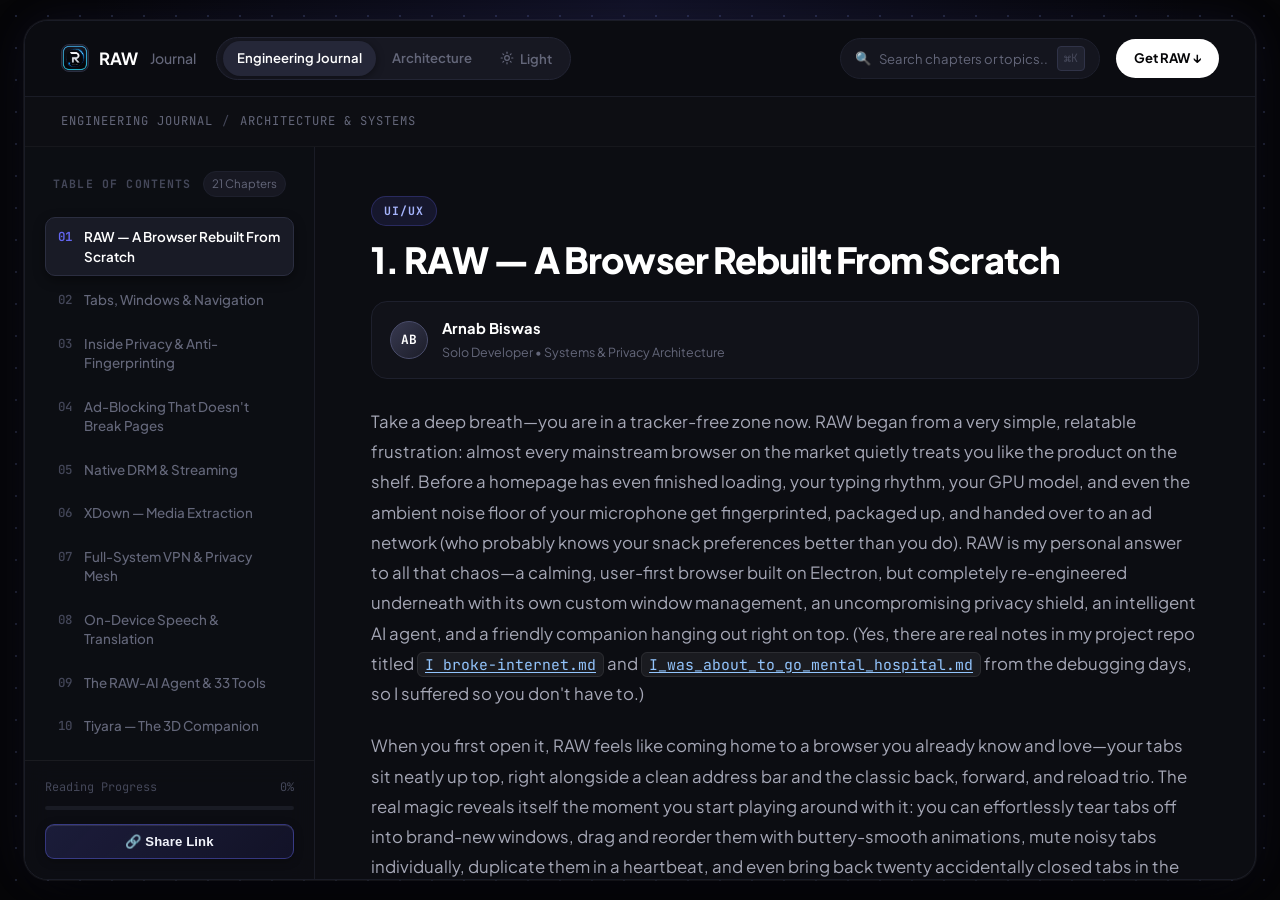
==== commit 2a3b7e5e: "Ok I am done" ====
--- a/index.html
+++ b/index.html
@@ -73,7 +73,7 @@
                 <div class="toc-top-section">
                     <div class="toc-header-row">
                         <span class="toc-eyebrow">TABLE OF CONTENTS</span>
-                        <span class="toc-chapter-badge" id="toc-count-badge">23 Chapters</span>
+                        <span class="toc-chapter-badge" id="toc-count-badge">21 Chapters</span>
                     </div>
                     <ol class="toc-items-list" id="toc-list">
                         <li><a href="#entry-ui-overview"><span class="toc-num">01</span> <span>RAW — A Browser Rebuilt
@@ -114,13 +114,9 @@
                         </li>
                         <li><a href="#entry-aifiles"><span class="toc-num">19</span> <span>AIFiles Manager</span></a>
                         </li>
-                        <li><a href="#entry-encoder"><span class="toc-num">20</span> <span>Encoder / Decoder</span></a>
-                        </li>
-                        <li><a href="#entry-morsecode"><span class="toc-num">21</span> <span>MorseCode</span></a></li>
-                        <li><a href="#entry-crashlogs"><span class="toc-num">22</span> <span>CrashLogs
+                        <li><a href="#entry-morsecode"><span class="toc-num">20</span> <span>MorseCode</span></a></li>
+                        <li><a href="#entry-crashlogs"><span class="toc-num">21</span> <span>CrashLogs
                                     Diagnostics</span></a></li>
-                        <li><a href="#entry-settings"><span class="toc-num">23</span> <span>Settings &
-                                    Customization</span></a></li>
                     </ol>
                 </div>
 
@@ -135,8 +131,7 @@
                         </div>
                     </div>
                     <div class="sidebar-actions">
-                        <button class="btn-sidebar-tool" id="btn-copy-link">🔗 Copy Link</button>
-                        <button class="btn-sidebar-tool" id="btn-bookmark">🔖 Bookmark</button>
+                        <button class="btn-sidebar-tool" id="btn-copy-link" title="Copy shareable link">🔗 Share Link</button>
                     </div>
                 </div>
             </aside>
@@ -362,10 +357,7 @@
                     </div>
 
                     <div class="entry-media">
-                        <video controls preload="none" poster="assets/placeholder.jpg" data-lazy-video>
-                            <source data-src="assets/videos/privacy-engine.mp4" type="video/mp4">
-                            Your browser doesn't support embedded video.
-                        </video>
+                        <iframe src="https://www.youtube.com/embed/Zh0h1P63fsk" title="Inside the Privacy & Anti-Fingerprinting Engine — RAW" frameborder="0" allow="accelerometer; autoplay; clipboard-write; encrypted-media; gyroscope; picture-in-picture; web-share" referrerpolicy="strict-origin-when-cross-origin" allowfullscreen loading="lazy"></iframe>
                     </div>
                 </article>
 
@@ -415,10 +407,7 @@
                     </div>
 
                     <div class="entry-media">
-                        <video controls preload="none" poster="assets/placeholder.jpg" data-lazy-video>
-                            <source data-src="assets/videos/ad-blocking.mp4" type="video/mp4">
-                            Your browser doesn't support embedded video.
-                        </video>
+                        <iframe src="https://www.youtube.com/embed/n6nAGrrGY3I" title="Ad-Blocking That Doesn't Break Pages — RAW" frameborder="0" allow="accelerometer; autoplay; clipboard-write; encrypted-media; gyroscope; picture-in-picture; web-share" referrerpolicy="strict-origin-when-cross-origin" allowfullscreen loading="lazy"></iframe>
                     </div>
                 </article>
 
@@ -463,10 +452,7 @@
                     </div>
 
                     <div class="entry-media">
-                        <video controls preload="none" poster="assets/placeholder.jpg" data-lazy-video>
-                            <source data-src="assets/videos/native-drm.mp4" type="video/mp4">
-                            Your browser doesn't support embedded video.
-                        </video>
+                        <iframe src="https://www.youtube.com/embed/pUKlYzauf4A" title="Native DRM & Streaming Acceleration — RAW" frameborder="0" allow="accelerometer; autoplay; clipboard-write; encrypted-media; gyroscope; picture-in-picture; web-share" referrerpolicy="strict-origin-when-cross-origin" allowfullscreen loading="lazy"></iframe>
                     </div>
                 </article>
 
@@ -520,10 +506,7 @@
                     </div>
 
                     <div class="entry-media">
-                        <video controls preload="none" poster="assets/placeholder.jpg" data-lazy-video>
-                            <source data-src="assets/videos/xdown.mp4" type="video/mp4">
-                            Your browser doesn't support embedded video.
-                        </video>
+                        <iframe src="https://www.youtube.com/embed/0nbgRHAeGVw" title="XDown — The Built-In Media Downloader — RAW" frameborder="0" allow="accelerometer; autoplay; clipboard-write; encrypted-media; gyroscope; picture-in-picture; web-share" referrerpolicy="strict-origin-when-cross-origin" allowfullscreen loading="lazy"></iframe>
                     </div>
                 </article>
 
@@ -582,10 +565,7 @@
                     </div>
 
                     <div class="entry-media">
-                        <video controls preload="none" poster="assets/placeholder.jpg" data-lazy-video>
-                            <source data-src="assets/videos/vpn.mp4" type="video/mp4">
-                            Your browser doesn't support embedded video.
-                        </video>
+                        <iframe src="https://www.youtube.com/embed/MK64RCJ7EP8" title="The Full-System VPN & Privacy Network — RAW" frameborder="0" allow="accelerometer; autoplay; clipboard-write; encrypted-media; gyroscope; picture-in-picture; web-share" referrerpolicy="strict-origin-when-cross-origin" allowfullscreen loading="lazy"></iframe>
                     </div>
                 </article>
 
@@ -641,10 +621,7 @@
                     </div>
 
                     <div class="entry-media">
-                        <video controls preload="none" poster="assets/placeholder.jpg" data-lazy-video>
-                            <source data-src="assets/videos/speech-translation.mp4" type="video/mp4">
-                            Your browser doesn't support embedded video.
-                        </video>
+                        <iframe src="https://www.youtube.com/embed/0B0JDhpjXx8" title="On-Device Speech, Audio & Translation — RAW" frameborder="0" allow="accelerometer; autoplay; clipboard-write; encrypted-media; gyroscope; picture-in-picture; web-share" referrerpolicy="strict-origin-when-cross-origin" allowfullscreen loading="lazy"></iframe>
                     </div>
                 </article>
 
@@ -716,10 +693,7 @@
                     </div>
 
                     <div class="entry-media">
-                        <video controls preload="none" poster="assets/placeholder.jpg" data-lazy-video>
-                            <source data-src="assets/videos/ai-agent.mp4" type="video/mp4">
-                            Your browser doesn't support embedded video.
-                        </video>
+                        <iframe src="https://www.youtube.com/embed/Xq8Yp90TE2I" title="The RAW-AI Agent & Its 33 Tools — RAW" frameborder="0" allow="accelerometer; autoplay; clipboard-write; encrypted-media; gyroscope; picture-in-picture; web-share" referrerpolicy="strict-origin-when-cross-origin" allowfullscreen loading="lazy"></iframe>
                     </div>
                 </article>
 
@@ -780,10 +754,7 @@
                     </div>
 
                     <div class="entry-media">
-                        <video controls preload="none" poster="assets/placeholder.jpg" data-lazy-video>
-                            <source data-src="assets/videos/tiyara.mp4" type="video/mp4">
-                            Your browser doesn't support embedded video.
-                        </video>
+                        <iframe src="https://www.youtube.com/embed/ZDmEl9frGGY" title="Tiyara — The 3D Companion — RAW" frameborder="0" allow="accelerometer; autoplay; clipboard-write; encrypted-media; gyroscope; picture-in-picture; web-share" referrerpolicy="strict-origin-when-cross-origin" allowfullscreen loading="lazy"></iframe>
                     </div>
                 </article>
 
@@ -825,10 +796,7 @@
                     </div>
 
                     <div class="entry-media">
-                        <video controls preload="none" poster="assets/placeholder.jpg" data-lazy-video>
-                            <source data-src="assets/videos/live-voice.mp4" type="video/mp4">
-                            Your browser doesn't support embedded video.
-                        </video>
+                        <iframe src="https://www.youtube.com/embed/Jc27eb9TUxc" title="Gemini Live Voice Mode — RAW" frameborder="0" allow="accelerometer; autoplay; clipboard-write; encrypted-media; gyroscope; picture-in-picture; web-share" referrerpolicy="strict-origin-when-cross-origin" allowfullscreen loading="lazy"></iframe>
                     </div>
                 </article>
 
@@ -875,13 +843,6 @@
                                 second your freshly minted app is ready to launch.</li>
                         </ul>
                     </div>
-
-                    <div class="entry-media">
-                        <video controls preload="none" poster="assets/placeholder.jpg" data-lazy-video>
-                            <source data-src="assets/videos/pwa-packaging.mp4" type="video/mp4">
-                            Your browser doesn't support embedded video.
-                        </video>
-                    </div>
                 </article>
 
                 <hr class="entry-divider">
@@ -917,10 +878,7 @@
                     </div>
 
                     <div class="entry-media">
-                        <video controls preload="none" poster="assets/placeholder.jpg" data-lazy-video>
-                            <source data-src="assets/videos/chat.mp4" type="video/mp4">
-                            Your browser doesn't support embedded video.
-                        </video>
+                        <iframe src="https://www.youtube.com/embed/DsST30F7voQ" title="Chat — The Conversational AI Workspace — RAW" frameborder="0" allow="accelerometer; autoplay; clipboard-write; encrypted-media; gyroscope; picture-in-picture; web-share" referrerpolicy="strict-origin-when-cross-origin" allowfullscreen loading="lazy"></iframe>
                     </div>
                 </article>
 
@@ -958,10 +916,7 @@
                     </div>
 
                     <div class="entry-media">
-                        <video controls preload="none" poster="assets/placeholder.jpg" data-lazy-video>
-                            <source data-src="assets/videos/localdrive.mp4" type="video/mp4">
-                            Your browser doesn't support embedded video.
-                        </video>
+                        <iframe src="https://www.youtube.com/embed/-jFKPGtpdRY" title="LocalDrive — Secure Local File Sharing — RAW" frameborder="0" allow="accelerometer; autoplay; clipboard-write; encrypted-media; gyroscope; picture-in-picture; web-share" referrerpolicy="strict-origin-when-cross-origin" allowfullscreen loading="lazy"></iframe>
                     </div>
                 </article>
 
@@ -998,10 +953,7 @@
                     </div>
 
                     <div class="entry-media">
-                        <video controls preload="none" poster="assets/placeholder.jpg" data-lazy-video>
-                            <source data-src="assets/videos/vpnextender.mp4" type="video/mp4">
-                            Your browser doesn't support embedded video.
-                        </video>
+                        <iframe src="https://www.youtube.com/embed/PaRpuOB853g" title="VPNExtender — Mobile Tethering Cockpit — RAW" frameborder="0" allow="accelerometer; autoplay; clipboard-write; encrypted-media; gyroscope; picture-in-picture; web-share" referrerpolicy="strict-origin-when-cross-origin" allowfullscreen loading="lazy"></iframe>
                     </div>
                 </article>
 
@@ -1043,10 +995,7 @@
                     </div>
 
                     <div class="entry-media">
-                        <video controls preload="none" poster="assets/placeholder.jpg" data-lazy-video>
-                            <source data-src="assets/videos/vrmposeeditor.mp4" type="video/mp4">
-                            Your browser doesn't support embedded video.
-                        </video>
+                        <iframe src="https://www.youtube.com/embed/z5ZCexCasVs" title="VRMPoseEditor — Posing Tiyara — RAW" frameborder="0" allow="accelerometer; autoplay; clipboard-write; encrypted-media; gyroscope; picture-in-picture; web-share" referrerpolicy="strict-origin-when-cross-origin" allowfullscreen loading="lazy"></iframe>
                     </div>
                 </article>
 
@@ -1086,10 +1035,7 @@
                     </div>
 
                     <div class="entry-media">
-                        <video controls preload="none" poster="assets/placeholder.jpg" data-lazy-video>
-                            <source data-src="assets/videos/ctf.mp4" type="video/mp4">
-                            Your browser doesn't support embedded video.
-                        </video>
+                        <iframe src="https://www.youtube.com/embed/VFxSarW6Aio" title="CTF Security Dashboard — RAW" frameborder="0" allow="accelerometer; autoplay; clipboard-write; encrypted-media; gyroscope; picture-in-picture; web-share" referrerpolicy="strict-origin-when-cross-origin" allowfullscreen loading="lazy"></iframe>
                     </div>
                 </article>
 
@@ -1127,10 +1073,7 @@
                     </div>
 
                     <div class="entry-media">
-                        <video controls preload="none" poster="assets/placeholder.jpg" data-lazy-video>
-                            <source data-src="assets/videos/ailogs.mp4" type="video/mp4">
-                            Your browser doesn't support embedded video.
-                        </video>
+                        <iframe src="https://www.youtube.com/embed/4xFmGBNnybw" title="AILogs Inspector — RAW" frameborder="0" allow="accelerometer; autoplay; clipboard-write; encrypted-media; gyroscope; picture-in-picture; web-share" referrerpolicy="strict-origin-when-cross-origin" allowfullscreen loading="lazy"></iframe>
                     </div>
                 </article>
 
@@ -1163,55 +1106,14 @@
                     </div>
 
                     <div class="entry-media">
-                        <video controls preload="none" poster="assets/placeholder.jpg" data-lazy-video>
-                            <source data-src="assets/videos/aifiles.mp4" type="video/mp4">
-                            Your browser doesn't support embedded video.
-                        </video>
-                    </div>
-                </article>
-
-                <hr class="entry-divider">
-
-                <article class="entry" id="entry-encoder" data-filter="tech-deep-dive">
-                    <header class="entry-header">
-                        <span class="blog-tag">Tech Deep-Dive</span>
-                        <h2>20. Encoder / Decoder</h2>
-                        <div class="author-meta-row">
-                            <div class="author-left">
-                                <div class="author-avatar-chip">AB</div>
-                                <div class="author-info-text">
-                                    <div class="author-name">Arnab Biswas</div>
-                                    <div class="author-role">Solo Developer • Systems & Privacy Architecture</div>
-                                </div>
-                            </div>
-
-                        </div>
-                    </header>
-
-                    <div class="entry-body">
-                        <p>Sometimes you just need to decode a Base64 string without pasting sensitive tokens into a
-                            random
-                            ad-riddled website on the internet. The built-in <strong>Encoder / Decoder</strong> is
-                            a snappy, focused utility for instant Base64 encoding and decoding, plus a fun
-                            periodic-element
-                            cipher transformer for whenever you're in a puzzle-solving mood—always right there in your
-                            browser when you need it.</p>
-                    </div>
-
-                    <div class="entry-media">
-                        <video controls preload="none" poster="assets/placeholder.jpg" data-lazy-video>
-                            <source data-src="assets/videos/encoder.mp4" type="video/mp4">
-                            Your browser doesn't support embedded video.
-                        </video>
-                    </div>
-                </article>
-
-                <hr class="entry-divider">
+                        <iframe src="https://www.youtube.com/embed/AJB0xu478eg" title="AIFiles Manager — RAW" frameborder="0" allow="accelerometer; autoplay; clipboard-write; encrypted-media; gyroscope; picture-in-picture; web-share" referrerpolicy="strict-origin-when-cross-origin" allowfullscreen loading="lazy"></iframe>
+                    </div>
+                </article>
 
                 <article class="entry" id="entry-morsecode" data-filter="tech-deep-dive">
                     <header class="entry-header">
                         <span class="blog-tag">Tech Deep-Dive</span>
-                        <h2>21. MorseCode</h2>
+                        <h2>20. MorseCode</h2>
                         <div class="author-meta-row">
                             <div class="author-left">
                                 <div class="author-avatar-chip">AB</div>
@@ -1236,10 +1138,7 @@
                     </div>
 
                     <div class="entry-media">
-                        <video controls preload="none" poster="assets/placeholder.jpg" data-lazy-video>
-                            <source data-src="assets/videos/morsecode.mp4" type="video/mp4">
-                            Your browser doesn't support embedded video.
-                        </video>
+                        <iframe src="https://www.youtube.com/embed/PpX88lvQCfw" title="MorseCode — RAW" frameborder="0" allow="accelerometer; autoplay; clipboard-write; encrypted-media; gyroscope; picture-in-picture; web-share" referrerpolicy="strict-origin-when-cross-origin" allowfullscreen loading="lazy"></iframe>
                     </div>
                 </article>
 
@@ -1248,7 +1147,7 @@
                 <article class="entry" id="entry-crashlogs" data-filter="tech-deep-dive">
                     <header class="entry-header">
                         <span class="blog-tag">Tech Deep-Dive</span>
-                        <h2>22. CrashLogs Diagnostics</h2>
+                        <h2>21. CrashLogs Diagnostics</h2>
                         <div class="author-meta-row">
                             <div class="author-left">
                                 <div class="author-avatar-chip">AB</div>
@@ -1272,73 +1171,10 @@
                     </div>
 
                     <div class="entry-media">
-                        <video controls preload="none" poster="assets/placeholder.jpg" data-lazy-video>
-                            <source data-src="assets/videos/crashlogs.mp4" type="video/mp4">
-                            Your browser doesn't support embedded video.
-                        </video>
-                    </div>
-                </article>
-
-                <hr class="entry-divider">
-
-                <article class="entry" id="entry-settings" data-filter="changelog">
-                    <header class="entry-header">
-                        <span class="blog-tag">Changelog</span>
-                        <h2>23. Settings & Customization Engine</h2>
-                        <div class="author-meta-row">
-                            <div class="author-left">
-                                <div class="author-avatar-chip">AB</div>
-                                <div class="author-info-text">
-                                    <div class="author-name">Arnab Biswas</div>
-                                    <div class="author-role">Solo Developer • Systems & Privacy Architecture</div>
-                                </div>
-                            </div>
-
-                        </div>
-                    </header>
-
-                    <div class="entry-body">
-                        <p>To tie the whole house together (which I also mapped out in
-                            <code>RAW_MVP_Full_Map_Viewer.html</code> and <code>Hand_Book.md</code>), every single
-                            system you've read about above can be tailored from one unified dashboard, backed by an
-                            encrypted local preference store on your machine so your setup stays safe and persistent
-                            without
-                            ever forcing you to create a cloud account.
-                        </p>
-                        <ul>
-                            <li><strong>Your search, your rules</strong> — Swap your default search engine effortlessly
-                                between Google, DuckDuckGo, Bing, or any custom provider you prefer.</li>
-                            <li><strong>Brain & voice tuning</strong> — Pick between local Ollama models and cloud AI
-                                providers, choose specific model variants, dial in the reasoning/thinking depth, and
-                                audition your favourite assistant voice.</li>
-                            <li><strong>Make Tiyara yours</strong> — Customize Tiyara's name, share your own background
-                                bio
-                                so her replies always feel personal and relevant, and set her catchphrases and
-                                behavioural
-                                style.</li>
-                            <li><strong>Clear AI boundaries</strong> — Configure strict domain access rules and
-                                blocklists
-                                so the AI agent only ever visits websites you have explicitly approved.</li>
-                            <li><strong>Audio & dance vibes</strong> — Choose your active TTS synthesis engine, adjust
-                                the
-                                speaking pace, and decide whether Tiyara should automatically start dancing whenever
-                                your
-                                music kicks in.</li>
-                        </ul>
-                        <p>And that is the complete, top-to-bottom tour of RAW as it stands today! Thank you for
-                            hanging out and reading through all twenty-three chapters—more modules will get their own
-                            cosy
-                            entries right here as they ship, so this page will keep growing right alongside the browser
-                            itself.</p>
-                    </div>
-
-                    <div class="entry-media">
-                        <video controls preload="none" poster="assets/placeholder.jpg" data-lazy-video>
-                            <source data-src="assets/videos/settings.mp4" type="video/mp4">
-                            Your browser doesn't support embedded video.
-                        </video>
-                    </div>
-                </article>
+                        <iframe src="https://www.youtube.com/embed/JkrLjBlsQMY" title="CrashLogs Diagnostics — RAW" frameborder="0" allow="accelerometer; autoplay; clipboard-write; encrypted-media; gyroscope; picture-in-picture; web-share" referrerpolicy="strict-origin-when-cross-origin" allowfullscreen loading="lazy"></iframe>
+                    </div>
+                </article>
+
 
                 <footer class="app-footer">
                     <span>&copy; 2026 Arnab Biswas. All rights reserved.</span>
--- a/raw-blogs-css.css
+++ b/raw-blogs-css.css
@@ -698,22 +698,29 @@
 /* ===== Sidebar: Table of Contents ===== */
 aside.sidebar-toc {
     border-right: 1px solid var(--color-frame-border);
-    padding: 24px 20px;
+    padding: 0;
     background: rgba(14, 15, 21, 0.4);
     height: 100%;
+    max-height: 100%;
+    overflow: hidden;
+    display: flex;
+    flex-direction: column;
+}
+
+.toc-top-section {
+    flex: 1 1 auto;
+    min-height: 0;
     overflow-y: auto;
+    padding: 24px 20px 16px;
     scrollbar-width: thin;
     scrollbar-color: #242636 transparent;
-    display: flex;
-    flex-direction: column;
-    justify-content: space-between;
-}
-
-aside.sidebar-toc::-webkit-scrollbar {
+}
+
+.toc-top-section::-webkit-scrollbar {
     width: 4px;
 }
 
-aside.sidebar-toc::-webkit-scrollbar-thumb {
+.toc-top-section::-webkit-scrollbar-thumb {
     background: #242636;
     border-radius: 4px;
 }
@@ -790,15 +797,20 @@
     color: var(--color-accent);
 }
 
-/* Sidebar Footer (Reading progress & actions) */
+/* Sidebar Footer (Reading progress & actions) - Permanently docked at bottom */
 .sidebar-footer {
-    margin-top: 36px;
-    padding: 20px 8px 0;
-    border-top: 1px solid rgba(255, 255, 255, 0.05);
+    flex-shrink: 0;
+    margin-top: auto;
+    padding: 16px 20px 20px;
+    border-top: 1px solid rgba(255, 255, 255, 0.06);
+    background: rgba(13, 14, 20, 0.95);
+    backdrop-filter: blur(12px);
+    -webkit-backdrop-filter: blur(12px);
+    z-index: 10;
 }
 
 .reading-progress-wrap {
-    margin-bottom: 20px;
+    margin-bottom: 14px;
 }
 
 .progress-labels {
@@ -836,22 +848,37 @@
     display: inline-flex;
     align-items: center;
     justify-content: center;
-    gap: 6px;
-    padding: 7px 10px;
-    border-radius: 8px;
-    background: #151620;
-    border: 1px solid var(--color-card-border);
-    color: var(--color-text-muted);
-    font-size: 0.76rem;
-    font-weight: 500;
+    gap: 8px;
+    padding: 9px 14px;
+    border-radius: 9px;
+    background: linear-gradient(135deg, rgba(99, 102, 241, 0.18) 0%, rgba(79, 70, 229, 0.10) 100%);
+    border: 1px solid rgba(99, 102, 241, 0.42);
+    color: #f1f3fa;
+    font-size: 0.82rem;
+    font-weight: 600;
+    letter-spacing: 0.01em;
     cursor: pointer;
-    transition: all 0.2s ease;
+    box-shadow: 0 2px 10px rgba(0, 0, 0, 0.25), inset 0 1px 0 rgba(255, 255, 255, 0.1);
+    transition: all 0.2s cubic-bezier(0.16, 1, 0.3, 1);
 }
 
 .btn-sidebar-tool:hover {
-    color: #fff;
-    background: #1d1e2c;
-    border-color: #313548;
+    color: #ffffff;
+    background: linear-gradient(135deg, #6366f1 0%, #4f46e5 100%);
+    border-color: #818cf8;
+    box-shadow: 0 4px 18px rgba(99, 102, 241, 0.45), inset 0 1px 0 rgba(255, 255, 255, 0.2);
+    transform: translateY(-1px);
+}
+
+.btn-sidebar-tool:active {
+    transform: translateY(0) scale(0.98);
+}
+
+.btn-sidebar-tool.copied {
+    background: linear-gradient(135deg, #10b981 0%, #059669 100%) !important;
+    border-color: #34d399 !important;
+    color: #ffffff !important;
+    box-shadow: 0 4px 18px rgba(16, 185, 129, 0.45) !important;
 }
 
 /* ===== Article Stage (Right Pane) ===== */
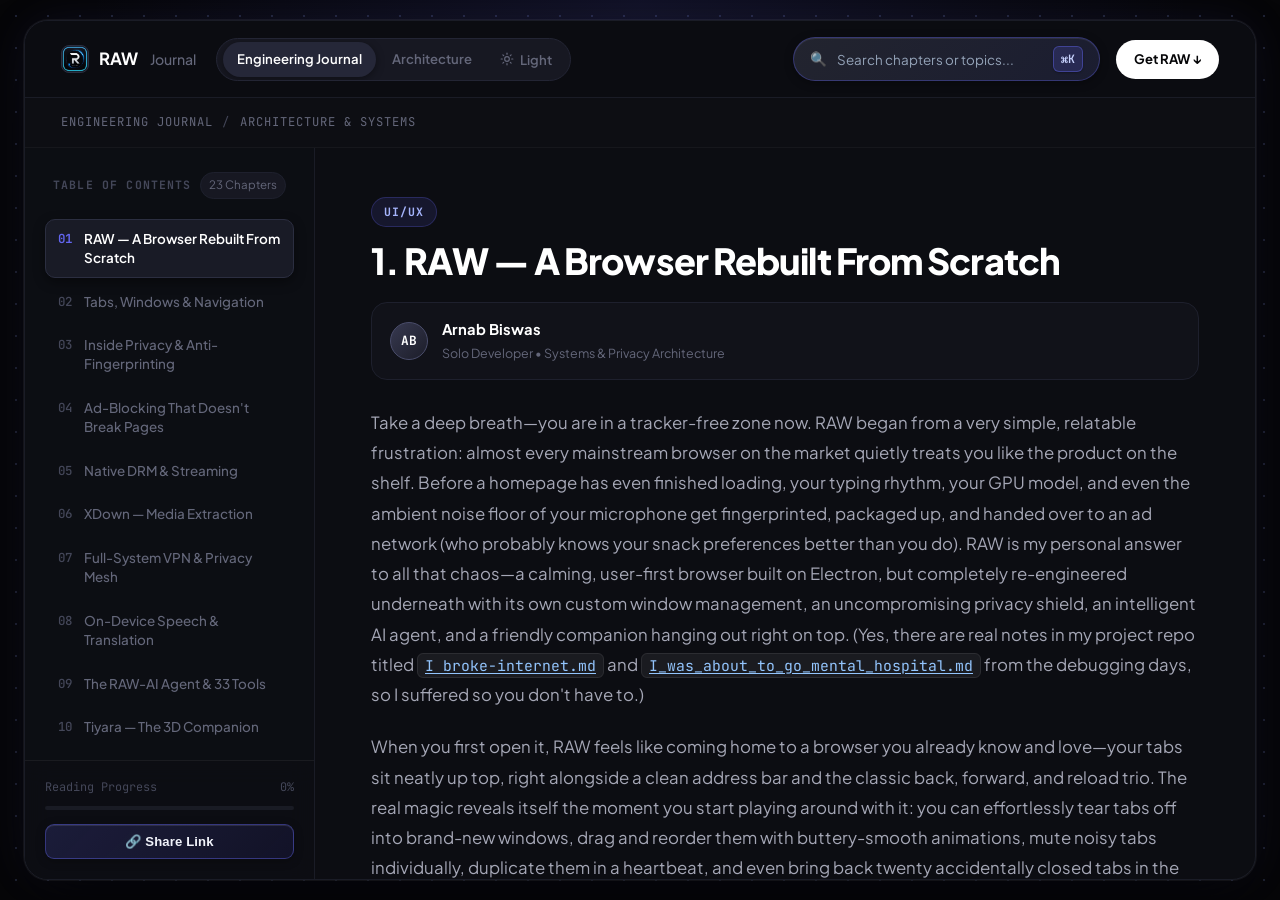
==== commit a1268c97: "Added some new blogs" ====
--- a/index.html
+++ b/index.html
@@ -53,7 +53,7 @@
                     </div>
                     <div id="search-results-dropdown" class="search-results-dropdown" style="display: none;"></div>
                 </div>
-                <a href="#" class="btn-cta-get">Get RAW &darr;</a>
+                <a href="get-app.html" class="btn-cta-get">Get RAW &darr;</a>
             </div>
         </nav>
 
@@ -73,7 +73,7 @@
                 <div class="toc-top-section">
                     <div class="toc-header-row">
                         <span class="toc-eyebrow">TABLE OF CONTENTS</span>
-                        <span class="toc-chapter-badge" id="toc-count-badge">21 Chapters</span>
+                        <span class="toc-chapter-badge" id="toc-count-badge">23 Chapters</span>
                     </div>
                     <ol class="toc-items-list" id="toc-list">
                         <li><a href="#entry-ui-overview"><span class="toc-num">01</span> <span>RAW — A Browser Rebuilt
@@ -117,6 +117,8 @@
                         <li><a href="#entry-morsecode"><span class="toc-num">20</span> <span>MorseCode</span></a></li>
                         <li><a href="#entry-crashlogs"><span class="toc-num">21</span> <span>CrashLogs
                                     Diagnostics</span></a></li>
+                        <li><a href="#entry-engine-swap"><span class="toc-num">22</span> <span>Live Hot Engine Swap (Blink ⇄ WebKit)</span></a></li>
+                        <li><a href="#entry-lock-domain"><span class="toc-num">23</span> <span>Lock Domain &amp; Tab Containment</span></a></li>
                     </ol>
                 </div>
 
@@ -1175,10 +1177,194 @@
                     </div>
                 </article>
 
+                <hr class="entry-divider">
+
+                <article class="entry" id="entry-engine-swap" data-filter="tech-deep-dive">
+                    <header class="entry-header">
+                        <span class="blog-tag">Tech Deep-Dive</span>
+                        <h2>22. Live Hot Engine Swap (Blink ⇄ WebKit)</h2>
+                        <div class="author-meta-row">
+                            <div class="author-left">
+                                <div class="author-avatar-chip">AB</div>
+                                <div class="author-info-text">
+                                    <div class="author-name">Arnab Biswas</div>
+                                    <div class="author-role">Solo Developer • Systems & Privacy Architecture</div>
+                                </div>
+                            </div>
+                        </div>
+                    </header>
+
+                    <div class="entry-body">
+                        <p>Desktop web browsers are almost universally religious monotheists when it comes to rendering
+                            engines. Chrome, Edge, and Brave run Google's Blink. Safari runs Apple's WebKit. Firefox
+                            runs Gecko. When you pick your daily driver, you are handcuffed to that single engine's
+                            strengths, rendering bugs, and power profile across every single tab you open.</p>
+
+                        <p>While architecting RAW, I refused to accept that compromise. Blink is peerless for raw
+                            JavaScript performance, cutting-edge web standard adoption, Chrome extension compatibility,
+                            and developer tooling. But on macOS, Apple's native WebKit (<code>WKWebView</code>) possesses
+                            unique hardware capabilities: genuine <strong>4K FairPlay DRM</strong> decryption for Apple TV+
+                            and Netflix, direct Metal GPU compositor hooks, and remarkably low battery consumption on
+                            Apple Silicon.</p>
+
+                        <p>Rather than making you juggle two separate browsers, RAW features a genuine <strong>Live Hot Engine
+                                Swap</strong>. Right-click any open tab, select <em>"Swap to WebKit (Native)"</em> or
+                            <em>"Swap to Blink (Chromium)"</em>, and RAW dynamically morphs the underlying rendering
+                            engine in real time—preserving your video timestamp, form values, scroll coordinates, and
+                            active session cookies without missing a beat.</p>
+
+                        <div class="terminal-block">
+                            <div class="terminal-header">
+                                <div class="terminal-title">
+                                    <span class="terminal-dot"></span>
+                                    <span>RAW // Dual Engine Runtime Pipeline</span>
+                                </div>
+                                <span>stateSync.js ⇄ DRMOverlay.mm</span>
+                            </div>
+                            <div class="terminal-content">
+                                <pre style="margin: 0; font-family: var(--font-mono); font-size: 0.8rem; line-height: 1.5; color: #a5b4fc; overflow-x: auto;">
+┌───────────────────────── Live Hot Engine Swap Pipeline ─────────────────────────┐
+│ [Tab Context Menu] → Right Click → "Swap to WebKit (Native)"                     │
+│   ├── 1. stateSync.js: Extract { scroll, currentTime, volume, forms }            │
+│   ├── 2. UI HUD: Trigger "Transforming Engine" Warp Sequence                     │
+│   ├── 3. DRMOverlay.mm: Spawn [WKWebsiteDataStore nonPersistentDataStore] (ITP-Free)│
+│   ├── 4. Atomic Injection: Inject Blink Cookie Jar → OnComplete → LoadURL()      │
+│   ├── 5. 50ms Suppression Shield: Keep NSView hidden during UI animation          │
+│   ├── 6. DOM Polling (25 attempts): Locate &lt;video&gt; → Restore Timestamp & Play    │
+│   └── 7. Clean Exit: Kill WebKit child process on return to Blink                │
+└─────────────────────────────────────────────────────────────────────────────────┘</pre>
+                            </div>
+                        </div>
+
+                        <ul>
+                            <li><strong>Sub-second state extraction (<code>stateSync.js</code>)</strong> — Before
+                                dismantling the active engine, RAW evaluates an asynchronous state extractor across the
+                                current tab. It calculates viewport offsets (<code>scrollX</code>, <code>scrollY</code>),
+                                probes HTML5 <code>&lt;video&gt;</code> elements down to the millisecond (<code>currentTime</code>,
+                                <code>paused</code>, <code>volume</code>, <code>muted</code>, <code>playbackRate</code>),
+                                and serializes all active <code>&lt;input&gt;</code>, <code>&lt;textarea&gt;</code>, and
+                                <code>&lt;select&gt;</code> inputs into an atomic snapshot payload.</li>
+                            <li><strong>Bypassing Apple's ITP and silent cookie loss</strong> — The most treacherous bug
+                                encountered during development was silent session drop. When switching from Blink to
+                                WebKit on YouTube or Google accounts, users were abruptly kicked out. Apple's default
+                                <code>WKWebsiteDataStore</code> enforces Intelligent Tracking Prevention (ITP), which
+                                silently discards cross-domain authentication cookies even when programmatically injected.
+                                RAW solved this by binding <code>WKWebView</code> to <code>[WKWebsiteDataStore nonPersistentDataStore]</code>,
+                                completely disabling ITP enforcement while maintaining pristine session-level privacy.</li>
+                            <li><strong>Atomic C++ cookie-then-navigate synchronization</strong> — Introducing arbitrary
+                                delays between injecting cookies and triggering navigation caused fatal race conditions.
+                                RAW solved this by baking the cookie jar injection directly into Objective-C++ <code>LoadURL</code>
+                                and <code>Reload</code> within <code>DRMOverlay.mm</code>. Navigation only fires inside
+                                the <code>InjectCookies</code> completion handler, making it physically impossible for
+                                WebKit to request a page before cookies are written.</li>
+                            <li><strong>The 50ms native suppression shield & warp HUD</strong> — Swapping an Electron
+                                <code>WebContentsView</code> with an opaque macOS <code>NSView</code> overlay can cause
+                                violent visual flickering. RAW masks this transition with a sleek "Transforming Engine"
+                                HUD sequence. Under the hood, a rapid 50ms suppression loop keeps the native view hidden
+                                while it initializes, preventing the opaque window from flashing prematurely over the
+                                UI animation before smoothly revealing itself.</li>
+                            <li><strong>Dynamic DOM polling & frame-accurate resumption</strong> — Single-page
+                                applications (like YouTube or Netflix) do not instantiate their <code>&lt;video&gt;</code>
+                                player immediately upon HTML parse; it mounts asynchronously via client JavaScript. RAW's
+                                <code>buildRestoreScript</code> runs an intelligent polling loop (up to 25 attempts over
+                                5 seconds). The moment the player attaches to the DOM, RAW synchronizes the exact
+                                timestamp and unpauses playback automatically.</li>
+                            <li><strong>Strict child process hygiene & audio isolation</strong> — When hot-swapping back
+                                to Blink (or closing a tab), RAW forcefully terminates the native WebKit helper process
+                                (<code>drmManager.kill(tabId)</code>). This reclaims system RAM, prevents background
+                                audio leaks from ghosting in the OS, and fully releases Metal GPU allocations.</li>
+                        </ul>
+
+                        <blockquote class="callout-quote">
+                            "True browser freedom shouldn't force you into running two separate applications side by side.
+                            It means giving a single tab the agility to morph its rendering engine at will—harnessing Blink
+                            for unrestricted web standard power, and native WebKit for hardware-grade 4K streaming and all-day
+                            battery life."
+                        </blockquote>
+                    </div>
+
+                    <div class="entry-media">
+                        <iframe src="https://www.youtube.com/embed/nwCU7IKUOPI" title="Live Hot Engine Swap (Blink ⇄ WebKit) — RAW" frameborder="0" allow="accelerometer; autoplay; clipboard-write; encrypted-media; gyroscope; picture-in-picture; web-share" referrerpolicy="strict-origin-when-cross-origin" allowfullscreen loading="lazy"></iframe>
+                    </div>
+                </article>
+
+                <hr class="entry-divider">
+
+                <article class="entry" id="entry-lock-domain" data-filter="tech-deep-dive">
+                    <header class="entry-header">
+                        <span class="blog-tag">Tech Deep-Dive</span>
+                        <h2>23. Lock Domain & Tab Containment</h2>
+                        <div class="author-meta-row">
+                            <div class="author-left">
+                                <div class="author-avatar-chip">AB</div>
+                                <div class="author-info-text">
+                                    <div class="author-name">Arnab Biswas</div>
+                                    <div class="author-role">Solo Developer • Systems & Privacy Architecture</div>
+                                </div>
+                            </div>
+                        </div>
+                    </header>
+
+                    <div class="entry-body">
+                        <p>The modern web is full of aggressive, hostile navigation traps. Whether you are navigating
+                            complex research portals, streaming video sites, forums, or download mirrors, a single innocent
+                            click can trigger an unwanted redirect chain, an aggressive frame-busting script, or a cluster
+                            of popups that hijack your tab away to an unfamiliar scam or tracker domain.</p>
+
+                        <p>To eliminate this anxiety once and for all, RAW introduces <strong>Lock Domain</strong>. With a single
+                            right-click anywhere on a webpage, you can toggle "Lock Domain". The moment it is turned on,
+                            RAW establishes an airtight perimeter around that tab—confining all navigation, frames, and popups
+                            strictly to the current root domain (e.g., <code>youtube.com</code> or <code>github.com</code>), while
+                            vaporizing rogue third-party redirect attempts before they can even touch the network.</p>
+
+                        <div style="margin: 28px auto; text-align: center;">
+                            <img src="assets/lock-domain.png" alt="Lock Domain Context Menu — RAW" style="max-height: 480px; width: auto; max-width: 100%; border-radius: 12px; border: 1px solid var(--color-card-border); box-shadow: 0 16px 36px rgba(0,0,0,0.6);">
+                        </div>
+
+                        <div class="terminal-block">
+                            <div class="terminal-header">
+                                <div class="terminal-title">
+                                    <span class="terminal-dot"></span>
+                                    <span>RAW // Domain Lock Defense Matrix</span>
+                                </div>
+                                <span>domain_lock.js (tldts engine)</span>
+                            </div>
+                            <div class="terminal-content">
+                                <pre style="margin: 0; font-family: var(--font-mono); font-size: 0.8rem; line-height: 1.5; color: #a5b4fc; overflow-x: auto;">
+┌─────────────────────── Strict Domain Lock Defense Matrix ───────────────────────┐
+│ [User Action] → Right-Click Webpage → Toggle "Lock Domain" (Active Tab)         │
+│   ├── 1. Root Domain Registration: Extracts eTLD+1 using tldts (e.g. site.com)  │
+│   ├── 2. will-navigate: Traps link clicks &amp; window.location → Blocks Escape      │
+│   ├── 3. will-redirect: Intercepts HTTP 301/302/307 server bounce chains         │
+│   ├── 4. will-frame-navigate: Neutralizes top.location iframe frame-busting      │
+│   ├── 5. guardWindowOpen: setWindowOpenHandler returns { action: 'deny' }        │
+│   └── 6. inheritLock: Child windows automatically inherit parent domain lock    │
+└─────────────────────────────────────────────────────────────────────────────────┘</pre>
+                            </div>
+                        </div>
+
+                        <ul>
+                            <li><strong>Effective root domain resolution (<code>tldts</code>)</strong> — Rather than naively locking to an exact subdomain or raw host, RAW utilizes <code>tldts-experimental</code> to compute the true registered domain (eTLD+1). This means locking on <code>music.youtube.com</code> seamlessly permits you to navigate across <code>www.youtube.com</code> or <code>m.youtube.com</code>, while completely locking out unauthorized third-party destinations.</li>
+                            <li><strong>Real-time navigation interception (<code>will-navigate</code>)</strong> — The second a script or user link attempts to point the main frame outside of the locked domain (for example, clicking a deceptively masked link that attempts to escape to an external advertiser), RAW's navigation listener fires <code>event.preventDefault()</code> and terminates the attempt instantly.</li>
+                            <li><strong>Server-side redirect bouncer (<code>will-redirect</code>)</strong> — Many shady ad networks rely on HTTP 301, 302, or 307 redirect chains that pass you through multiple tracker domains before you realize what happened. RAW intercepts the redirect event at the protocol boundary, cutting the connection before the browser can even begin rendering the foreign domain.</li>
+                            <li><strong>Iframe &amp; frame-busting neutralization (<code>will-frame-navigate</code>)</strong> — Malicious third-party iframes often execute <code>top.location = ...</code> or frame-busting scripts designed to hijack the entire browser window. RAW monitors <code>will-frame-navigate</code> with an explicit <code>event.isMainFrame</code> audit, locking out any iframe that attempts to force an off-domain navigation on the primary stage.</li>
+                            <li><strong>Zero-popup policy via <code>guardWindowOpen</code></strong> — Unsolicited popups and click-under windows are completely suffocated. By intercepting Chromium's <code>setWindowOpenHandler</code>, any <code>window.open()</code> call or <code>&lt;a target="_blank"&gt;</code> targeting an external domain is rejected with <code>{ action: 'deny' }</code>—so unwanted tabs never spawn into existence.</li>
+                            <li><strong>Automatic child lock inheritance (<code>inheritLock</code>)</strong> — When you click a valid link that opens a legitimate new tab or child window on the same domain, RAW's window manager passes the lock state directly into the new tab's <code>WebContents</code>. Your defensive sandbox remains unbroken without requiring you to toggle the menu again.</li>
+                        </ul>
+
+                        <blockquote class="callout-quote">
+                            "Browsing should never feel like navigating a minefield of deceptive redirects and rogue popups. With Lock Domain, your tab becomes an impenetrable walled garden—you stay exactly where you intended to be, no matter what sneaky scripts try to throw at you."
+                        </blockquote>
+                    </div>
+
+                    <div class="entry-media">
+                        <iframe src="https://www.youtube.com/embed/lcS3bRqWnZM" title="Lock Domain & Tab Containment — RAW" frameborder="0" allow="accelerometer; autoplay; clipboard-write; encrypted-media; gyroscope; picture-in-picture; web-share" referrerpolicy="strict-origin-when-cross-origin" allowfullscreen loading="lazy"></iframe>
+                    </div>
+                </article>
+
 
                 <footer class="app-footer">
-                    <span>&copy; 2026 Arnab Biswas. All rights reserved.</span>
-                    <span>Designed and built solo for privacy, speed, and tactile craft.</span>
+                    <span>&copy; Covelly. All rights reserved.</span>
                 </footer>
             </main>
         </div> <!-- .app-content-body -->
--- a/raw-blogs-css.css
+++ b/raw-blogs-css.css
@@ -378,50 +378,76 @@
     min-width: 0;
 }
 
-/* Remove the hardcoded 260px floor — let it shrink, cap it with max-width instead */
+/* Elevated high-contrast Search Field Pill */
 .search-field-pill {
     display: flex;
     align-items: center;
-    gap: 8px;
-    background: #14151e;
-    border: 1px solid var(--color-card-border);
+    gap: 10px;
+    background: linear-gradient(135deg, rgba(255, 255, 255, 0.05) 0%, rgba(99, 102, 241, 0.06) 100%), #161824;
+    border: 1px solid rgba(99, 102, 241, 0.35);
     border-radius: var(--radius-pill);
-    padding: 7px 14px;
-    font-size: 0.82rem;
-    color: var(--color-text-muted);
-    transition: all 0.2s ease;
+    padding: 8px 16px;
+    font-size: 0.84rem;
+    color: #e2e8f0;
+    box-shadow: 0 2px 8px rgba(0, 0, 0, 0.35), inset 0 1px 0 rgba(255, 255, 255, 0.08);
+    transition: all 0.25s cubic-bezier(0.16, 1, 0.3, 1);
     min-width: 0;
-    max-width: 260px;
-    width: 100%;
+    width: clamp(260px, 24vw, 360px);
+    max-width: 360px;
     position: relative;
 }
 
-.search-field-pill:hover,
+.search-icon {
+    font-size: 0.85rem;
+    opacity: 0.85;
+    flex-shrink: 0;
+    transition: transform 0.2s ease, opacity 0.2s ease;
+}
+
+.search-field-pill:hover {
+    border-color: rgba(99, 102, 241, 0.65);
+    background: linear-gradient(135deg, rgba(255, 255, 255, 0.08) 0%, rgba(99, 102, 241, 0.12) 100%), #1a1d2b;
+    box-shadow: 0 4px 14px rgba(0, 0, 0, 0.45), 0 0 12px rgba(99, 102, 241, 0.25), inset 0 1px 0 rgba(255, 255, 255, 0.12);
+}
+
+.search-field-pill:hover .search-icon {
+    transform: scale(1.1);
+    opacity: 1;
+}
+
 .search-field-pill:focus-within {
-    border-color: var(--color-accent);
-    color: var(--color-text-title);
-    background: #181a26;
-    box-shadow: 0 0 14px rgba(88, 101, 242, 0.25);
+    border-color: #818cf8;
+    background: #1c1f2e;
+    box-shadow: 0 0 0 2px rgba(99, 102, 241, 0.3), 0 4px 18px rgba(99, 102, 241, 0.35), inset 0 1px 0 rgba(255, 255, 255, 0.15);
+    width: clamp(280px, 27vw, 400px);
+    max-width: 400px;
+}
+
+.search-field-pill:focus-within .search-icon {
+    transform: scale(1.1);
+    opacity: 1;
 }
 
 .search-field-pill input {
     background: transparent;
     border: none;
     outline: none;
-    color: #fff;
-    font-size: 0.82rem;
+    color: #ffffff;
+    font-size: 0.84rem;
+    font-weight: 500;
     font-family: inherit;
     width: 100%;
 }
 
 .search-field-pill input::placeholder {
-    color: var(--color-text-muted);
+    color: #94a3b8;
+    font-weight: 400;
 }
 
 .search-clear-btn {
     background: transparent;
     border: none;
-    color: var(--color-text-faint);
+    color: #94a3b8;
     cursor: pointer;
     font-size: 0.8rem;
     padding: 2px 4px;
@@ -435,19 +461,21 @@
 
 .search-clear-btn:hover {
     color: #fff;
-    background: rgba(255, 255, 255, 0.1);
+    background: rgba(255, 255, 255, 0.15);
 }
 
 .kbd-shortcut {
     font-family: var(--font-mono);
     font-size: 0.72rem;
-    background: #20222f;
-    border: 1px solid #303348;
-    padding: 1px 6px;
-    border-radius: 4px;
-    color: var(--color-text-faint);
+    font-weight: 600;
+    background: rgba(99, 102, 241, 0.18);
+    border: 1px solid rgba(99, 102, 241, 0.42);
+    padding: 2px 7px;
+    border-radius: 6px;
+    color: #c7d2fe;
     flex-shrink: 0;
     pointer-events: none;
+    box-shadow: 0 1px 2px rgba(0, 0, 0, 0.3);
 }
 
 /* Search Results Autocomplete Dropdown */
@@ -1274,7 +1302,7 @@
     background: transparent;
     display: flex;
     align-items: center;
-    justify-content: space-between;
+    justify-content: center;
     font-size: 0.82rem;
     color: var(--color-text-faint);
 }
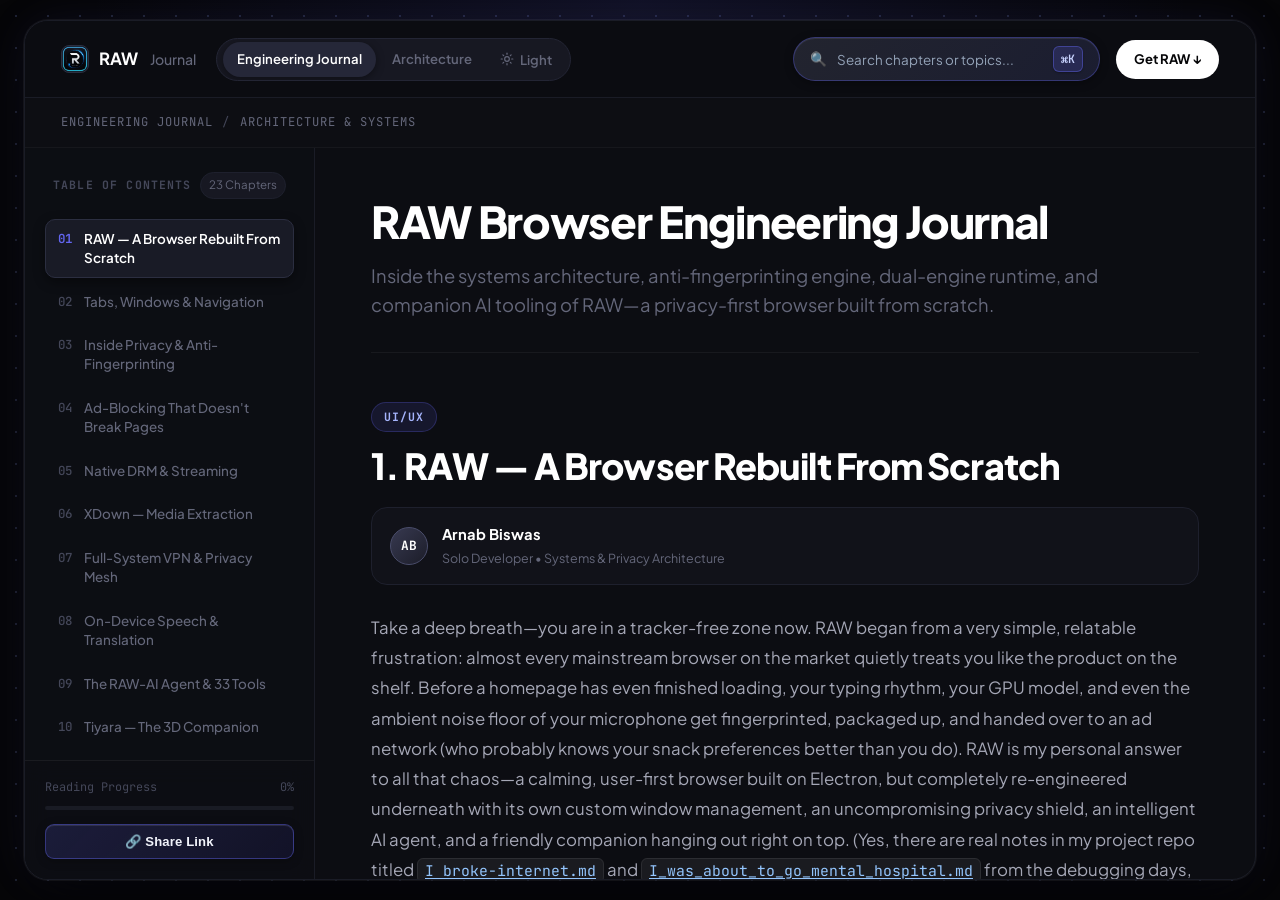
==== commit 45dd2491: "Added gaa" ====
--- a/index.html
+++ b/index.html
@@ -4,9 +4,86 @@
 <head>
     <meta charset="UTF-8">
     <meta name="viewport" content="width=device-width, initial-scale=1.0">
-    <title>RAW-Blogs</title>
+
+    <title>RAW Browser Engineering Journal | Privacy, AI & Development</title>
+    <meta name="description"
+        content="Technical articles on building RAW, a privacy-first browser with anti-fingerprinting, ad blocking, AI agents, VPN tools, secure local features, and Electron architecture.">
+    <meta name="robots" content="index, follow, max-image-preview:large">
+    <meta name="author" content="Arnab Biswas">
+    <meta name="theme-color" content="#09090b">
+
+    <link rel="canonical" href="https://blogs.raw.covelly.com/index.html">
     <link rel="icon" type="image/png" href="assets/RAW.png">
     <link rel="stylesheet" href="raw-blogs-css.css">
+
+    <!-- Social sharing previews -->
+    <meta property="og:type" content="website">
+    <meta property="og:site_name" content="RAW Engineering Journal">
+    <meta property="og:title" content="RAW Browser Engineering Journal | Privacy, AI & Development">
+    <meta property="og:description"
+        content="Technical articles on RAW browser privacy, AI tools, and custom browser architecture.">
+    <meta property="og:url" content="https://blogs.raw.covelly.com/index.html">
+    <meta property="og:image" content="https://blogs.raw.covelly.com/assets/RAW.png">
+    <meta property="og:image:alt" content="RAW Browser logo">
+
+    <meta name="twitter:card" content="summary_large_image">
+    <meta name="twitter:title" content="RAW Browser Engineering Journal">
+    <meta name="twitter:description"
+        content="Technical articles on RAW browser privacy, AI tools, and custom browser architecture.">
+    <meta name="twitter:image" content="https://blogs.raw.covelly.com/assets/RAW.png">
+
+    <!-- Search-engine structured data -->
+    <script type="application/ld+json">
+    {
+        "@context": "https://schema.org",
+        "@type": "Blog",
+        "name": "RAW Engineering Journal",
+        "url": "https://blogs.raw.covelly.com/index.html",
+        "description": "Technical articles about RAW browser engineering, privacy systems, AI tools, and browser architecture.",
+        "inLanguage": "en",
+        "author": {
+            "@type": "Person",
+            "name": "Arnab Biswas"
+        },
+        "publisher": {
+            "@type": "Organization",
+            "name": "RAW",
+            "url": "https://blogs.raw.covelly.com/"
+        }
+    }
+    </script>
+
+    <!-- Clean visible URL: /index.html → / -->
+    <script>
+        try {
+            if (
+                window.location.protocol.startsWith("http") &&
+                window.location.pathname.endsWith("/index.html")
+            ) {
+                const cleanPath = window.location.pathname.replace(/\/index\.html$/, "/") || "/";
+                window.history.replaceState(
+                    null,
+                    "",
+                    cleanPath + window.location.search + window.location.hash
+                );
+            }
+        } catch (error) {
+            // URL cleanup must never interfere with page rendering.
+        }
+    </script>
+
+    <!-- Google Analytics (GA4) -->
+    <script async src="https://www.googletagmanager.com/gtag/js?id=G-QJZ552B525"></script>
+    <script>
+        window.dataLayer = window.dataLayer || [];
+
+        function gtag() {
+            dataLayer.push(arguments);
+        }
+
+        gtag("js", new Date());
+        gtag("config", "G-QJZ552B525");
+    </script>
 </head>
 
 <body>
@@ -117,8 +194,10 @@
                         <li><a href="#entry-morsecode"><span class="toc-num">20</span> <span>MorseCode</span></a></li>
                         <li><a href="#entry-crashlogs"><span class="toc-num">21</span> <span>CrashLogs
                                     Diagnostics</span></a></li>
-                        <li><a href="#entry-engine-swap"><span class="toc-num">22</span> <span>Live Hot Engine Swap (Blink ⇄ WebKit)</span></a></li>
-                        <li><a href="#entry-lock-domain"><span class="toc-num">23</span> <span>Lock Domain &amp; Tab Containment</span></a></li>
+                        <li><a href="#entry-engine-swap"><span class="toc-num">22</span> <span>Live Hot Engine Swap
+                                    (Blink ⇄ WebKit)</span></a></li>
+                        <li><a href="#entry-lock-domain"><span class="toc-num">23</span> <span>Lock Domain &amp; Tab
+                                    Containment</span></a></li>
                     </ol>
                 </div>
 
@@ -133,7 +212,8 @@
                         </div>
                     </div>
                     <div class="sidebar-actions">
-                        <button class="btn-sidebar-tool" id="btn-copy-link" title="Copy shareable link">🔗 Share Link</button>
+                        <button class="btn-sidebar-tool" id="btn-copy-link" title="Copy shareable link">🔗 Share
+                            Link</button>
                     </div>
                 </div>
             </aside>
@@ -149,6 +229,12 @@
                     <button id="btn-clear-empty" class="btn-sidebar-tool"
                         style="max-width: 160px; margin-top: 16px;">Clear Search</button>
                 </div>
+
+                <header class="hero">
+                    <h1>RAW Browser Engineering Journal</h1>
+                    <p>Inside the systems architecture, anti-fingerprinting engine, dual-engine runtime, and companion
+                        AI tooling of RAW—a privacy-first browser built from scratch.</p>
+                </header>
 
                 <article class="entry" id="entry-ui-overview" data-filter="ui-ux">
                     <header class="entry-header">
@@ -285,7 +371,10 @@
                     </div>
 
                     <div class="entry-media">
-                        <iframe src="https://www.youtube.com/embed/Di9xyprpaOA" title="Tabs, Windows & Navigation — RAW" frameborder="0" allow="accelerometer; autoplay; clipboard-write; encrypted-media; gyroscope; picture-in-picture; web-share" referrerpolicy="strict-origin-when-cross-origin" allowfullscreen loading="lazy"></iframe>
+                        <iframe src="https://www.youtube.com/embed/Di9xyprpaOA" title="Tabs, Windows & Navigation — RAW"
+                            frameborder="0"
+                            allow="accelerometer; autoplay; clipboard-write; encrypted-media; gyroscope; picture-in-picture; web-share"
+                            referrerpolicy="strict-origin-when-cross-origin" allowfullscreen loading="lazy"></iframe>
                     </div>
                 </article>
 
@@ -359,7 +448,10 @@
                     </div>
 
                     <div class="entry-media">
-                        <iframe src="https://www.youtube.com/embed/Zh0h1P63fsk" title="Inside the Privacy & Anti-Fingerprinting Engine — RAW" frameborder="0" allow="accelerometer; autoplay; clipboard-write; encrypted-media; gyroscope; picture-in-picture; web-share" referrerpolicy="strict-origin-when-cross-origin" allowfullscreen loading="lazy"></iframe>
+                        <iframe src="https://www.youtube.com/embed/Zh0h1P63fsk"
+                            title="Inside the Privacy & Anti-Fingerprinting Engine — RAW" frameborder="0"
+                            allow="accelerometer; autoplay; clipboard-write; encrypted-media; gyroscope; picture-in-picture; web-share"
+                            referrerpolicy="strict-origin-when-cross-origin" allowfullscreen loading="lazy"></iframe>
                     </div>
                 </article>
 
@@ -409,7 +501,10 @@
                     </div>
 
                     <div class="entry-media">
-                        <iframe src="https://www.youtube.com/embed/n6nAGrrGY3I" title="Ad-Blocking That Doesn't Break Pages — RAW" frameborder="0" allow="accelerometer; autoplay; clipboard-write; encrypted-media; gyroscope; picture-in-picture; web-share" referrerpolicy="strict-origin-when-cross-origin" allowfullscreen loading="lazy"></iframe>
+                        <iframe src="https://www.youtube.com/embed/n6nAGrrGY3I"
+                            title="Ad-Blocking That Doesn't Break Pages — RAW" frameborder="0"
+                            allow="accelerometer; autoplay; clipboard-write; encrypted-media; gyroscope; picture-in-picture; web-share"
+                            referrerpolicy="strict-origin-when-cross-origin" allowfullscreen loading="lazy"></iframe>
                     </div>
                 </article>
 
@@ -454,7 +549,10 @@
                     </div>
 
                     <div class="entry-media">
-                        <iframe src="https://www.youtube.com/embed/pUKlYzauf4A" title="Native DRM & Streaming Acceleration — RAW" frameborder="0" allow="accelerometer; autoplay; clipboard-write; encrypted-media; gyroscope; picture-in-picture; web-share" referrerpolicy="strict-origin-when-cross-origin" allowfullscreen loading="lazy"></iframe>
+                        <iframe src="https://www.youtube.com/embed/pUKlYzauf4A"
+                            title="Native DRM & Streaming Acceleration — RAW" frameborder="0"
+                            allow="accelerometer; autoplay; clipboard-write; encrypted-media; gyroscope; picture-in-picture; web-share"
+                            referrerpolicy="strict-origin-when-cross-origin" allowfullscreen loading="lazy"></iframe>
                     </div>
                 </article>
 
@@ -508,7 +606,10 @@
                     </div>
 
                     <div class="entry-media">
-                        <iframe src="https://www.youtube.com/embed/0nbgRHAeGVw" title="XDown — The Built-In Media Downloader — RAW" frameborder="0" allow="accelerometer; autoplay; clipboard-write; encrypted-media; gyroscope; picture-in-picture; web-share" referrerpolicy="strict-origin-when-cross-origin" allowfullscreen loading="lazy"></iframe>
+                        <iframe src="https://www.youtube.com/embed/0nbgRHAeGVw"
+                            title="XDown — The Built-In Media Downloader — RAW" frameborder="0"
+                            allow="accelerometer; autoplay; clipboard-write; encrypted-media; gyroscope; picture-in-picture; web-share"
+                            referrerpolicy="strict-origin-when-cross-origin" allowfullscreen loading="lazy"></iframe>
                     </div>
                 </article>
 
@@ -567,7 +668,10 @@
                     </div>
 
                     <div class="entry-media">
-                        <iframe src="https://www.youtube.com/embed/MK64RCJ7EP8" title="The Full-System VPN & Privacy Network — RAW" frameborder="0" allow="accelerometer; autoplay; clipboard-write; encrypted-media; gyroscope; picture-in-picture; web-share" referrerpolicy="strict-origin-when-cross-origin" allowfullscreen loading="lazy"></iframe>
+                        <iframe src="https://www.youtube.com/embed/MK64RCJ7EP8"
+                            title="The Full-System VPN & Privacy Network — RAW" frameborder="0"
+                            allow="accelerometer; autoplay; clipboard-write; encrypted-media; gyroscope; picture-in-picture; web-share"
+                            referrerpolicy="strict-origin-when-cross-origin" allowfullscreen loading="lazy"></iframe>
                     </div>
                 </article>
 
@@ -623,7 +727,10 @@
                     </div>
 
                     <div class="entry-media">
-                        <iframe src="https://www.youtube.com/embed/0B0JDhpjXx8" title="On-Device Speech, Audio & Translation — RAW" frameborder="0" allow="accelerometer; autoplay; clipboard-write; encrypted-media; gyroscope; picture-in-picture; web-share" referrerpolicy="strict-origin-when-cross-origin" allowfullscreen loading="lazy"></iframe>
+                        <iframe src="https://www.youtube.com/embed/0B0JDhpjXx8"
+                            title="On-Device Speech, Audio & Translation — RAW" frameborder="0"
+                            allow="accelerometer; autoplay; clipboard-write; encrypted-media; gyroscope; picture-in-picture; web-share"
+                            referrerpolicy="strict-origin-when-cross-origin" allowfullscreen loading="lazy"></iframe>
                     </div>
                 </article>
 
@@ -695,7 +802,10 @@
                     </div>
 
                     <div class="entry-media">
-                        <iframe src="https://www.youtube.com/embed/Xq8Yp90TE2I" title="The RAW-AI Agent & Its 33 Tools — RAW" frameborder="0" allow="accelerometer; autoplay; clipboard-write; encrypted-media; gyroscope; picture-in-picture; web-share" referrerpolicy="strict-origin-when-cross-origin" allowfullscreen loading="lazy"></iframe>
+                        <iframe src="https://www.youtube.com/embed/Xq8Yp90TE2I"
+                            title="The RAW-AI Agent & Its 33 Tools — RAW" frameborder="0"
+                            allow="accelerometer; autoplay; clipboard-write; encrypted-media; gyroscope; picture-in-picture; web-share"
+                            referrerpolicy="strict-origin-when-cross-origin" allowfullscreen loading="lazy"></iframe>
                     </div>
                 </article>
 
@@ -756,7 +866,10 @@
                     </div>
 
                     <div class="entry-media">
-                        <iframe src="https://www.youtube.com/embed/ZDmEl9frGGY" title="Tiyara — The 3D Companion — RAW" frameborder="0" allow="accelerometer; autoplay; clipboard-write; encrypted-media; gyroscope; picture-in-picture; web-share" referrerpolicy="strict-origin-when-cross-origin" allowfullscreen loading="lazy"></iframe>
+                        <iframe src="https://www.youtube.com/embed/ZDmEl9frGGY" title="Tiyara — The 3D Companion — RAW"
+                            frameborder="0"
+                            allow="accelerometer; autoplay; clipboard-write; encrypted-media; gyroscope; picture-in-picture; web-share"
+                            referrerpolicy="strict-origin-when-cross-origin" allowfullscreen loading="lazy"></iframe>
                     </div>
                 </article>
 
@@ -798,7 +911,10 @@
                     </div>
 
                     <div class="entry-media">
-                        <iframe src="https://www.youtube.com/embed/Jc27eb9TUxc" title="Gemini Live Voice Mode — RAW" frameborder="0" allow="accelerometer; autoplay; clipboard-write; encrypted-media; gyroscope; picture-in-picture; web-share" referrerpolicy="strict-origin-when-cross-origin" allowfullscreen loading="lazy"></iframe>
+                        <iframe src="https://www.youtube.com/embed/Jc27eb9TUxc" title="Gemini Live Voice Mode — RAW"
+                            frameborder="0"
+                            allow="accelerometer; autoplay; clipboard-write; encrypted-media; gyroscope; picture-in-picture; web-share"
+                            referrerpolicy="strict-origin-when-cross-origin" allowfullscreen loading="lazy"></iframe>
                     </div>
                 </article>
 
@@ -880,7 +996,10 @@
                     </div>
 
                     <div class="entry-media">
-                        <iframe src="https://www.youtube.com/embed/DsST30F7voQ" title="Chat — The Conversational AI Workspace — RAW" frameborder="0" allow="accelerometer; autoplay; clipboard-write; encrypted-media; gyroscope; picture-in-picture; web-share" referrerpolicy="strict-origin-when-cross-origin" allowfullscreen loading="lazy"></iframe>
+                        <iframe src="https://www.youtube.com/embed/DsST30F7voQ"
+                            title="Chat — The Conversational AI Workspace — RAW" frameborder="0"
+                            allow="accelerometer; autoplay; clipboard-write; encrypted-media; gyroscope; picture-in-picture; web-share"
+                            referrerpolicy="strict-origin-when-cross-origin" allowfullscreen loading="lazy"></iframe>
                     </div>
                 </article>
 
@@ -918,7 +1037,10 @@
                     </div>
 
                     <div class="entry-media">
-                        <iframe src="https://www.youtube.com/embed/-jFKPGtpdRY" title="LocalDrive — Secure Local File Sharing — RAW" frameborder="0" allow="accelerometer; autoplay; clipboard-write; encrypted-media; gyroscope; picture-in-picture; web-share" referrerpolicy="strict-origin-when-cross-origin" allowfullscreen loading="lazy"></iframe>
+                        <iframe src="https://www.youtube.com/embed/-jFKPGtpdRY"
+                            title="LocalDrive — Secure Local File Sharing — RAW" frameborder="0"
+                            allow="accelerometer; autoplay; clipboard-write; encrypted-media; gyroscope; picture-in-picture; web-share"
+                            referrerpolicy="strict-origin-when-cross-origin" allowfullscreen loading="lazy"></iframe>
                     </div>
                 </article>
 
@@ -955,7 +1077,10 @@
                     </div>
 
                     <div class="entry-media">
-                        <iframe src="https://www.youtube.com/embed/PaRpuOB853g" title="VPNExtender — Mobile Tethering Cockpit — RAW" frameborder="0" allow="accelerometer; autoplay; clipboard-write; encrypted-media; gyroscope; picture-in-picture; web-share" referrerpolicy="strict-origin-when-cross-origin" allowfullscreen loading="lazy"></iframe>
+                        <iframe src="https://www.youtube.com/embed/PaRpuOB853g"
+                            title="VPNExtender — Mobile Tethering Cockpit — RAW" frameborder="0"
+                            allow="accelerometer; autoplay; clipboard-write; encrypted-media; gyroscope; picture-in-picture; web-share"
+                            referrerpolicy="strict-origin-when-cross-origin" allowfullscreen loading="lazy"></iframe>
                     </div>
                 </article>
 
@@ -997,7 +1122,10 @@
                     </div>
 
                     <div class="entry-media">
-                        <iframe src="https://www.youtube.com/embed/z5ZCexCasVs" title="VRMPoseEditor — Posing Tiyara — RAW" frameborder="0" allow="accelerometer; autoplay; clipboard-write; encrypted-media; gyroscope; picture-in-picture; web-share" referrerpolicy="strict-origin-when-cross-origin" allowfullscreen loading="lazy"></iframe>
+                        <iframe src="https://www.youtube.com/embed/z5ZCexCasVs"
+                            title="VRMPoseEditor — Posing Tiyara — RAW" frameborder="0"
+                            allow="accelerometer; autoplay; clipboard-write; encrypted-media; gyroscope; picture-in-picture; web-share"
+                            referrerpolicy="strict-origin-when-cross-origin" allowfullscreen loading="lazy"></iframe>
                     </div>
                 </article>
 
@@ -1037,7 +1165,10 @@
                     </div>
 
                     <div class="entry-media">
-                        <iframe src="https://www.youtube.com/embed/VFxSarW6Aio" title="CTF Security Dashboard — RAW" frameborder="0" allow="accelerometer; autoplay; clipboard-write; encrypted-media; gyroscope; picture-in-picture; web-share" referrerpolicy="strict-origin-when-cross-origin" allowfullscreen loading="lazy"></iframe>
+                        <iframe src="https://www.youtube.com/embed/VFxSarW6Aio" title="CTF Security Dashboard — RAW"
+                            frameborder="0"
+                            allow="accelerometer; autoplay; clipboard-write; encrypted-media; gyroscope; picture-in-picture; web-share"
+                            referrerpolicy="strict-origin-when-cross-origin" allowfullscreen loading="lazy"></iframe>
                     </div>
                 </article>
 
@@ -1075,7 +1206,10 @@
                     </div>
 
                     <div class="entry-media">
-                        <iframe src="https://www.youtube.com/embed/4xFmGBNnybw" title="AILogs Inspector — RAW" frameborder="0" allow="accelerometer; autoplay; clipboard-write; encrypted-media; gyroscope; picture-in-picture; web-share" referrerpolicy="strict-origin-when-cross-origin" allowfullscreen loading="lazy"></iframe>
+                        <iframe src="https://www.youtube.com/embed/4xFmGBNnybw" title="AILogs Inspector — RAW"
+                            frameborder="0"
+                            allow="accelerometer; autoplay; clipboard-write; encrypted-media; gyroscope; picture-in-picture; web-share"
+                            referrerpolicy="strict-origin-when-cross-origin" allowfullscreen loading="lazy"></iframe>
                     </div>
                 </article>
 
@@ -1104,11 +1238,15 @@
                                 Manager</strong> (mapped out in my <code>RAW_AI_File_Logic.svg</code> flowcharts)
                             gives you a dedicated, organized home for everything the AI agent has created or fetched for
                             you—including task screenshots, rendered PDFs, and media grabbed via XDown—all neatly linked
-                            back to the exact conversation that produced them.</p>
-                    </div>
-
-                    <div class="entry-media">
-                        <iframe src="https://www.youtube.com/embed/AJB0xu478eg" title="AIFiles Manager — RAW" frameborder="0" allow="accelerometer; autoplay; clipboard-write; encrypted-media; gyroscope; picture-in-picture; web-share" referrerpolicy="strict-origin-when-cross-origin" allowfullscreen loading="lazy"></iframe>
+                            back to the exact conversation that produced them.
+                        </p>
+                    </div>
+
+                    <div class="entry-media">
+                        <iframe src="https://www.youtube.com/embed/AJB0xu478eg" title="AIFiles Manager — RAW"
+                            frameborder="0"
+                            allow="accelerometer; autoplay; clipboard-write; encrypted-media; gyroscope; picture-in-picture; web-share"
+                            referrerpolicy="strict-origin-when-cross-origin" allowfullscreen loading="lazy"></iframe>
                     </div>
                 </article>
 
@@ -1140,7 +1278,9 @@
                     </div>
 
                     <div class="entry-media">
-                        <iframe src="https://www.youtube.com/embed/PpX88lvQCfw" title="MorseCode — RAW" frameborder="0" allow="accelerometer; autoplay; clipboard-write; encrypted-media; gyroscope; picture-in-picture; web-share" referrerpolicy="strict-origin-when-cross-origin" allowfullscreen loading="lazy"></iframe>
+                        <iframe src="https://www.youtube.com/embed/PpX88lvQCfw" title="MorseCode — RAW" frameborder="0"
+                            allow="accelerometer; autoplay; clipboard-write; encrypted-media; gyroscope; picture-in-picture; web-share"
+                            referrerpolicy="strict-origin-when-cross-origin" allowfullscreen loading="lazy"></iframe>
                     </div>
                 </article>
 
@@ -1173,7 +1313,10 @@
                     </div>
 
                     <div class="entry-media">
-                        <iframe src="https://www.youtube.com/embed/JkrLjBlsQMY" title="CrashLogs Diagnostics — RAW" frameborder="0" allow="accelerometer; autoplay; clipboard-write; encrypted-media; gyroscope; picture-in-picture; web-share" referrerpolicy="strict-origin-when-cross-origin" allowfullscreen loading="lazy"></iframe>
+                        <iframe src="https://www.youtube.com/embed/JkrLjBlsQMY" title="CrashLogs Diagnostics — RAW"
+                            frameborder="0"
+                            allow="accelerometer; autoplay; clipboard-write; encrypted-media; gyroscope; picture-in-picture; web-share"
+                            referrerpolicy="strict-origin-when-cross-origin" allowfullscreen loading="lazy"></iframe>
                     </div>
                 </article>
 
@@ -1202,16 +1345,20 @@
 
                         <p>While architecting RAW, I refused to accept that compromise. Blink is peerless for raw
                             JavaScript performance, cutting-edge web standard adoption, Chrome extension compatibility,
-                            and developer tooling. But on macOS, Apple's native WebKit (<code>WKWebView</code>) possesses
-                            unique hardware capabilities: genuine <strong>4K FairPlay DRM</strong> decryption for Apple TV+
+                            and developer tooling. But on macOS, Apple's native WebKit (<code>WKWebView</code>)
+                            possesses
+                            unique hardware capabilities: genuine <strong>4K FairPlay DRM</strong> decryption for Apple
+                            TV+
                             and Netflix, direct Metal GPU compositor hooks, and remarkably low battery consumption on
                             Apple Silicon.</p>
 
-                        <p>Rather than making you juggle two separate browsers, RAW features a genuine <strong>Live Hot Engine
+                        <p>Rather than making you juggle two separate browsers, RAW features a genuine <strong>Live Hot
+                                Engine
                                 Swap</strong>. Right-click any open tab, select <em>"Swap to WebKit (Native)"</em> or
                             <em>"Swap to Blink (Chromium)"</em>, and RAW dynamically morphs the underlying rendering
                             engine in real time—preserving your video timestamp, form values, scroll coordinates, and
-                            active session cookies without missing a beat.</p>
+                            active session cookies without missing a beat.
+                        </p>
 
                         <div class="terminal-block">
                             <div class="terminal-header">
@@ -1222,7 +1369,8 @@
                                 <span>stateSync.js ⇄ DRMOverlay.mm</span>
                             </div>
                             <div class="terminal-content">
-                                <pre style="margin: 0; font-family: var(--font-mono); font-size: 0.8rem; line-height: 1.5; color: #a5b4fc; overflow-x: auto;">
+                                <pre
+                                    style="margin: 0; font-family: var(--font-mono); font-size: 0.8rem; line-height: 1.5; color: #a5b4fc; overflow-x: auto;">
 ┌───────────────────────── Live Hot Engine Swap Pipeline ─────────────────────────┐
 │ [Tab Context Menu] → Right Click → "Swap to WebKit (Native)"                     │
 │   ├── 1. stateSync.js: Extract { scroll, currentTime, volume, forms }            │
@@ -1239,36 +1387,49 @@
                         <ul>
                             <li><strong>Sub-second state extraction (<code>stateSync.js</code>)</strong> — Before
                                 dismantling the active engine, RAW evaluates an asynchronous state extractor across the
-                                current tab. It calculates viewport offsets (<code>scrollX</code>, <code>scrollY</code>),
-                                probes HTML5 <code>&lt;video&gt;</code> elements down to the millisecond (<code>currentTime</code>,
-                                <code>paused</code>, <code>volume</code>, <code>muted</code>, <code>playbackRate</code>),
+                                current tab. It calculates viewport offsets (<code>scrollX</code>,
+                                <code>scrollY</code>),
+                                probes HTML5 <code>&lt;video&gt;</code> elements down to the millisecond
+                                (<code>currentTime</code>,
+                                <code>paused</code>, <code>volume</code>, <code>muted</code>,
+                                <code>playbackRate</code>),
                                 and serializes all active <code>&lt;input&gt;</code>, <code>&lt;textarea&gt;</code>, and
-                                <code>&lt;select&gt;</code> inputs into an atomic snapshot payload.</li>
+                                <code>&lt;select&gt;</code> inputs into an atomic snapshot payload.
+                            </li>
                             <li><strong>Bypassing Apple's ITP and silent cookie loss</strong> — The most treacherous bug
                                 encountered during development was silent session drop. When switching from Blink to
                                 WebKit on YouTube or Google accounts, users were abruptly kicked out. Apple's default
                                 <code>WKWebsiteDataStore</code> enforces Intelligent Tracking Prevention (ITP), which
-                                silently discards cross-domain authentication cookies even when programmatically injected.
-                                RAW solved this by binding <code>WKWebView</code> to <code>[WKWebsiteDataStore nonPersistentDataStore]</code>,
-                                completely disabling ITP enforcement while maintaining pristine session-level privacy.</li>
+                                silently discards cross-domain authentication cookies even when programmatically
+                                injected.
+                                RAW solved this by binding <code>WKWebView</code> to
+                                <code>[WKWebsiteDataStore nonPersistentDataStore]</code>,
+                                completely disabling ITP enforcement while maintaining pristine session-level privacy.
+                            </li>
                             <li><strong>Atomic C++ cookie-then-navigate synchronization</strong> — Introducing arbitrary
                                 delays between injecting cookies and triggering navigation caused fatal race conditions.
-                                RAW solved this by baking the cookie jar injection directly into Objective-C++ <code>LoadURL</code>
+                                RAW solved this by baking the cookie jar injection directly into Objective-C++
+                                <code>LoadURL</code>
                                 and <code>Reload</code> within <code>DRMOverlay.mm</code>. Navigation only fires inside
                                 the <code>InjectCookies</code> completion handler, making it physically impossible for
-                                WebKit to request a page before cookies are written.</li>
+                                WebKit to request a page before cookies are written.
+                            </li>
                             <li><strong>The 50ms native suppression shield & warp HUD</strong> — Swapping an Electron
                                 <code>WebContentsView</code> with an opaque macOS <code>NSView</code> overlay can cause
                                 violent visual flickering. RAW masks this transition with a sleek "Transforming Engine"
                                 HUD sequence. Under the hood, a rapid 50ms suppression loop keeps the native view hidden
                                 while it initializes, preventing the opaque window from flashing prematurely over the
-                                UI animation before smoothly revealing itself.</li>
+                                UI animation before smoothly revealing itself.
+                            </li>
                             <li><strong>Dynamic DOM polling & frame-accurate resumption</strong> — Single-page
-                                applications (like YouTube or Netflix) do not instantiate their <code>&lt;video&gt;</code>
-                                player immediately upon HTML parse; it mounts asynchronously via client JavaScript. RAW's
+                                applications (like YouTube or Netflix) do not instantiate their
+                                <code>&lt;video&gt;</code>
+                                player immediately upon HTML parse; it mounts asynchronously via client JavaScript.
+                                RAW's
                                 <code>buildRestoreScript</code> runs an intelligent polling loop (up to 25 attempts over
                                 5 seconds). The moment the player attaches to the DOM, RAW synchronizes the exact
-                                timestamp and unpauses playback automatically.</li>
+                                timestamp and unpauses playback automatically.
+                            </li>
                             <li><strong>Strict child process hygiene & audio isolation</strong> — When hot-swapping back
                                 to Blink (or closing a tab), RAW forcefully terminates the native WebKit helper process
                                 (<code>drmManager.kill(tabId)</code>). This reclaims system RAM, prevents background
@@ -1276,15 +1437,21 @@
                         </ul>
 
                         <blockquote class="callout-quote">
-                            "True browser freedom shouldn't force you into running two separate applications side by side.
-                            It means giving a single tab the agility to morph its rendering engine at will—harnessing Blink
-                            for unrestricted web standard power, and native WebKit for hardware-grade 4K streaming and all-day
+                            "True browser freedom shouldn't force you into running two separate applications side by
+                            side.
+                            It means giving a single tab the agility to morph its rendering engine at will—harnessing
+                            Blink
+                            for unrestricted web standard power, and native WebKit for hardware-grade 4K streaming and
+                            all-day
                             battery life."
                         </blockquote>
                     </div>
 
                     <div class="entry-media">
-                        <iframe src="https://www.youtube.com/embed/nwCU7IKUOPI" title="Live Hot Engine Swap (Blink ⇄ WebKit) — RAW" frameborder="0" allow="accelerometer; autoplay; clipboard-write; encrypted-media; gyroscope; picture-in-picture; web-share" referrerpolicy="strict-origin-when-cross-origin" allowfullscreen loading="lazy"></iframe>
+                        <iframe src="https://www.youtube.com/embed/nwCU7IKUOPI"
+                            title="Live Hot Engine Swap (Blink ⇄ WebKit) — RAW" frameborder="0"
+                            allow="accelerometer; autoplay; clipboard-write; encrypted-media; gyroscope; picture-in-picture; web-share"
+                            referrerpolicy="strict-origin-when-cross-origin" allowfullscreen loading="lazy"></iframe>
                     </div>
                 </article>
 
@@ -1307,18 +1474,25 @@
 
                     <div class="entry-body">
                         <p>The modern web is full of aggressive, hostile navigation traps. Whether you are navigating
-                            complex research portals, streaming video sites, forums, or download mirrors, a single innocent
-                            click can trigger an unwanted redirect chain, an aggressive frame-busting script, or a cluster
+                            complex research portals, streaming video sites, forums, or download mirrors, a single
+                            innocent
+                            click can trigger an unwanted redirect chain, an aggressive frame-busting script, or a
+                            cluster
                             of popups that hijack your tab away to an unfamiliar scam or tracker domain.</p>
 
-                        <p>To eliminate this anxiety once and for all, RAW introduces <strong>Lock Domain</strong>. With a single
+                        <p>To eliminate this anxiety once and for all, RAW introduces <strong>Lock Domain</strong>. With
+                            a single
                             right-click anywhere on a webpage, you can toggle "Lock Domain". The moment it is turned on,
-                            RAW establishes an airtight perimeter around that tab—confining all navigation, frames, and popups
-                            strictly to the current root domain (e.g., <code>youtube.com</code> or <code>github.com</code>), while
-                            vaporizing rogue third-party redirect attempts before they can even touch the network.</p>
+                            RAW establishes an airtight perimeter around that tab—confining all navigation, frames, and
+                            popups
+                            strictly to the current root domain (e.g., <code>youtube.com</code> or
+                            <code>github.com</code>), while
+                            vaporizing rogue third-party redirect attempts before they can even touch the network.
+                        </p>
 
                         <div style="margin: 28px auto; text-align: center;">
-                            <img src="assets/lock-domain.png" alt="Lock Domain Context Menu — RAW" style="max-height: 480px; width: auto; max-width: 100%; border-radius: 12px; border: 1px solid var(--color-card-border); box-shadow: 0 16px 36px rgba(0,0,0,0.6);">
+                            <img src="assets/lock-domain.png" alt="Lock Domain Context Menu — RAW"
+                                style="max-height: 480px; width: auto; max-width: 100%; border-radius: 12px; border: 1px solid var(--color-card-border); box-shadow: 0 16px 36px rgba(0,0,0,0.6);">
                         </div>
 
                         <div class="terminal-block">
@@ -1330,7 +1504,8 @@
                                 <span>domain_lock.js (tldts engine)</span>
                             </div>
                             <div class="terminal-content">
-                                <pre style="margin: 0; font-family: var(--font-mono); font-size: 0.8rem; line-height: 1.5; color: #a5b4fc; overflow-x: auto;">
+                                <pre
+                                    style="margin: 0; font-family: var(--font-mono); font-size: 0.8rem; line-height: 1.5; color: #a5b4fc; overflow-x: auto;">
 ┌─────────────────────── Strict Domain Lock Defense Matrix ───────────────────────┐
 │ [User Action] → Right-Click Webpage → Toggle "Lock Domain" (Active Tab)         │
 │   ├── 1. Root Domain Registration: Extracts eTLD+1 using tldts (e.g. site.com)  │
@@ -1344,21 +1519,57 @@
                         </div>
 
                         <ul>
-                            <li><strong>Effective root domain resolution (<code>tldts</code>)</strong> — Rather than naively locking to an exact subdomain or raw host, RAW utilizes <code>tldts-experimental</code> to compute the true registered domain (eTLD+1). This means locking on <code>music.youtube.com</code> seamlessly permits you to navigate across <code>www.youtube.com</code> or <code>m.youtube.com</code>, while completely locking out unauthorized third-party destinations.</li>
-                            <li><strong>Real-time navigation interception (<code>will-navigate</code>)</strong> — The second a script or user link attempts to point the main frame outside of the locked domain (for example, clicking a deceptively masked link that attempts to escape to an external advertiser), RAW's navigation listener fires <code>event.preventDefault()</code> and terminates the attempt instantly.</li>
-                            <li><strong>Server-side redirect bouncer (<code>will-redirect</code>)</strong> — Many shady ad networks rely on HTTP 301, 302, or 307 redirect chains that pass you through multiple tracker domains before you realize what happened. RAW intercepts the redirect event at the protocol boundary, cutting the connection before the browser can even begin rendering the foreign domain.</li>
-                            <li><strong>Iframe &amp; frame-busting neutralization (<code>will-frame-navigate</code>)</strong> — Malicious third-party iframes often execute <code>top.location = ...</code> or frame-busting scripts designed to hijack the entire browser window. RAW monitors <code>will-frame-navigate</code> with an explicit <code>event.isMainFrame</code> audit, locking out any iframe that attempts to force an off-domain navigation on the primary stage.</li>
-                            <li><strong>Zero-popup policy via <code>guardWindowOpen</code></strong> — Unsolicited popups and click-under windows are completely suffocated. By intercepting Chromium's <code>setWindowOpenHandler</code>, any <code>window.open()</code> call or <code>&lt;a target="_blank"&gt;</code> targeting an external domain is rejected with <code>{ action: 'deny' }</code>—so unwanted tabs never spawn into existence.</li>
-                            <li><strong>Automatic child lock inheritance (<code>inheritLock</code>)</strong> — When you click a valid link that opens a legitimate new tab or child window on the same domain, RAW's window manager passes the lock state directly into the new tab's <code>WebContents</code>. Your defensive sandbox remains unbroken without requiring you to toggle the menu again.</li>
+                            <li><strong>Effective root domain resolution (<code>tldts</code>)</strong> — Rather than
+                                naively locking to an exact subdomain or raw host, RAW utilizes
+                                <code>tldts-experimental</code> to compute the true registered domain (eTLD+1). This
+                                means locking on <code>music.youtube.com</code> seamlessly permits you to navigate
+                                across <code>www.youtube.com</code> or <code>m.youtube.com</code>, while completely
+                                locking out unauthorized third-party destinations.
+                            </li>
+                            <li><strong>Real-time navigation interception (<code>will-navigate</code>)</strong> — The
+                                second a script or user link attempts to point the main frame outside of the locked
+                                domain (for example, clicking a deceptively masked link that attempts to escape to an
+                                external advertiser), RAW's navigation listener fires
+                                <code>event.preventDefault()</code> and terminates the attempt instantly.
+                            </li>
+                            <li><strong>Server-side redirect bouncer (<code>will-redirect</code>)</strong> — Many shady
+                                ad networks rely on HTTP 301, 302, or 307 redirect chains that pass you through multiple
+                                tracker domains before you realize what happened. RAW intercepts the redirect event at
+                                the protocol boundary, cutting the connection before the browser can even begin
+                                rendering the foreign domain.</li>
+                            <li><strong>Iframe &amp; frame-busting neutralization
+                                    (<code>will-frame-navigate</code>)</strong> — Malicious third-party iframes often
+                                execute <code>top.location = ...</code> or frame-busting scripts designed to hijack the
+                                entire browser window. RAW monitors <code>will-frame-navigate</code> with an explicit
+                                <code>event.isMainFrame</code> audit, locking out any iframe that attempts to force an
+                                off-domain navigation on the primary stage.
+                            </li>
+                            <li><strong>Zero-popup policy via <code>guardWindowOpen</code></strong> — Unsolicited popups
+                                and click-under windows are completely suffocated. By intercepting Chromium's
+                                <code>setWindowOpenHandler</code>, any <code>window.open()</code> call or
+                                <code>&lt;a target="_blank"&gt;</code> targeting an external domain is rejected with
+                                <code>{ action: 'deny' }</code>—so unwanted tabs never spawn into existence.
+                            </li>
+                            <li><strong>Automatic child lock inheritance (<code>inheritLock</code>)</strong> — When you
+                                click a valid link that opens a legitimate new tab or child window on the same domain,
+                                RAW's window manager passes the lock state directly into the new tab's
+                                <code>WebContents</code>. Your defensive sandbox remains unbroken without requiring you
+                                to toggle the menu again.
+                            </li>
                         </ul>
 
                         <blockquote class="callout-quote">
-                            "Browsing should never feel like navigating a minefield of deceptive redirects and rogue popups. With Lock Domain, your tab becomes an impenetrable walled garden—you stay exactly where you intended to be, no matter what sneaky scripts try to throw at you."
+                            "Browsing should never feel like navigating a minefield of deceptive redirects and rogue
+                            popups. With Lock Domain, your tab becomes an impenetrable walled garden—you stay exactly
+                            where you intended to be, no matter what sneaky scripts try to throw at you."
                         </blockquote>
                     </div>
 
                     <div class="entry-media">
-                        <iframe src="https://www.youtube.com/embed/lcS3bRqWnZM" title="Lock Domain & Tab Containment — RAW" frameborder="0" allow="accelerometer; autoplay; clipboard-write; encrypted-media; gyroscope; picture-in-picture; web-share" referrerpolicy="strict-origin-when-cross-origin" allowfullscreen loading="lazy"></iframe>
+                        <iframe src="https://www.youtube.com/embed/lcS3bRqWnZM"
+                            title="Lock Domain & Tab Containment — RAW" frameborder="0"
+                            allow="accelerometer; autoplay; clipboard-write; encrypted-media; gyroscope; picture-in-picture; web-share"
+                            referrerpolicy="strict-origin-when-cross-origin" allowfullscreen loading="lazy"></iframe>
                     </div>
                 </article>
 
--- a/raw-blogs-css.css
+++ b/raw-blogs-css.css
@@ -946,7 +946,7 @@
 }
 
 .hero h1 {
-    font-size: 2.75rem;
+    font-size: clamp(1.85rem, 4.5vw, 2.75rem);
     font-weight: 800;
     letter-spacing: -0.03em;
     color: var(--color-text-title);
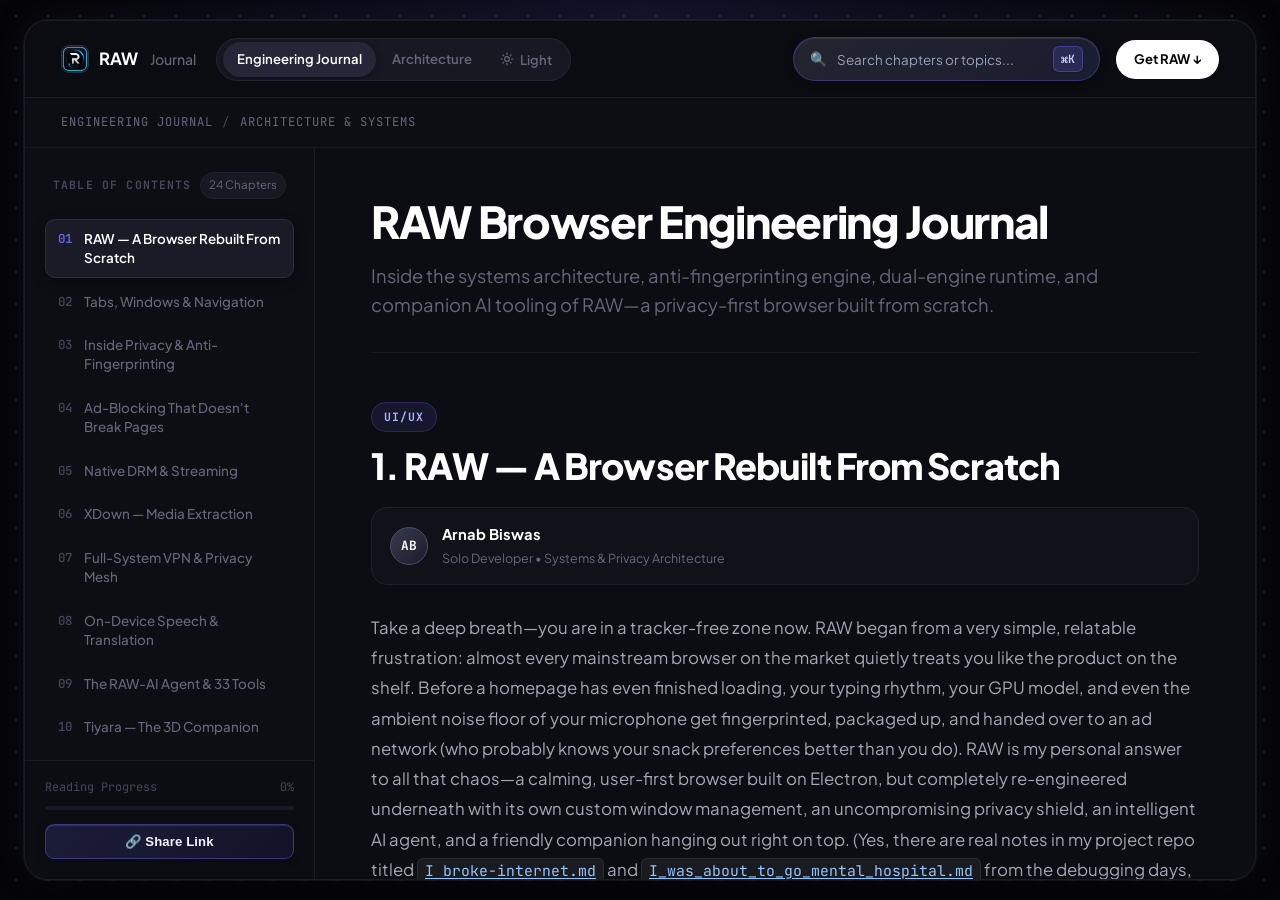
==== commit f1f81f1d: "added mcp" ====
--- a/index.html
+++ b/index.html
@@ -12,7 +12,8 @@
     <meta name="author" content="Arnab Biswas">
     <meta name="theme-color" content="#09090b">
 
-    <link rel="canonical" href="https://blogs.raw.covelly.com/index.html">
+    <link rel="canonical" href="https://blogs.raw.covelly.com/">
+    <link rel="sitemap" type="application/xml" title="Sitemap" href="/sitemap.xml">
     <link rel="icon" type="image/png" href="assets/RAW.png">
     <link rel="stylesheet" href="raw-blogs-css.css">
 
@@ -22,7 +23,7 @@
     <meta property="og:title" content="RAW Browser Engineering Journal | Privacy, AI & Development">
     <meta property="og:description"
         content="Technical articles on RAW browser privacy, AI tools, and custom browser architecture.">
-    <meta property="og:url" content="https://blogs.raw.covelly.com/index.html">
+    <meta property="og:url" content="https://blogs.raw.covelly.com/">
     <meta property="og:image" content="https://blogs.raw.covelly.com/assets/RAW.png">
     <meta property="og:image:alt" content="RAW Browser logo">
 
@@ -38,7 +39,7 @@
         "@context": "https://schema.org",
         "@type": "Blog",
         "name": "RAW Engineering Journal",
-        "url": "https://blogs.raw.covelly.com/index.html",
+        "url": "https://blogs.raw.covelly.com/",
         "description": "Technical articles about RAW browser engineering, privacy systems, AI tools, and browser architecture.",
         "inLanguage": "en",
         "author": {
@@ -150,7 +151,7 @@
                 <div class="toc-top-section">
                     <div class="toc-header-row">
                         <span class="toc-eyebrow">TABLE OF CONTENTS</span>
-                        <span class="toc-chapter-badge" id="toc-count-badge">23 Chapters</span>
+                        <span class="toc-chapter-badge" id="toc-count-badge">24 Chapters</span>
                     </div>
                     <ol class="toc-items-list" id="toc-list">
                         <li><a href="#entry-ui-overview"><span class="toc-num">01</span> <span>RAW — A Browser Rebuilt
@@ -198,6 +199,7 @@
                                     (Blink ⇄ WebKit)</span></a></li>
                         <li><a href="#entry-lock-domain"><span class="toc-num">23</span> <span>Lock Domain &amp; Tab
                                     Containment</span></a></li>
+                        <li><a href="#entry-mcp"><span class="toc-num">24</span> <span>Model Context Protocol (MCP)</span></a></li>
                     </ol>
                 </div>
 
@@ -1573,6 +1575,83 @@
                     </div>
                 </article>
 
+                <hr class="entry-divider">
+
+                <article class="entry" id="entry-mcp" data-filter="tech-deep-dive">
+                    <header class="entry-header">
+                        <span class="blog-tag">AI & Extensibility</span>
+                        <h2>24. Model Context Protocol (MCP) — External Tools for RAW-AI</h2>
+                        <div class="author-meta-row">
+                            <div class="author-left">
+                                <div class="author-avatar-chip">AB</div>
+                                <div class="author-info-text">
+                                    <div class="author-name">Arnab Biswas</div>
+                                    <div class="author-role">Solo Developer • Systems & Privacy Architecture</div>
+                                </div>
+                            </div>
+                        </div>
+                    </header>
+
+                    <div class="entry-body">
+                        <p>While RAW-AI was built from day one with over 33 native on-device tools—ranging from tab automation and DOM extraction to local VPN proxies and memory inspection—modern AI systems shouldn't exist on an isolated island. To turn RAW into a truly unbounded computing hub, we integrated native support for the <strong>Model Context Protocol (MCP)</strong>.</p>
+
+                        <p>Now, you can connect external MCP servers directly to RAW-AI with zero friction. Whether you want to query live domain availability through GoDaddy, fetch developer documentation from online registries, query local SQLite or Postgres databases, automate git workflows, or control external APIs through custom servers, RAW bridges the gap between your local browser agent and the entire MCP open ecosystem.</p>
+
+                        <div class="terminal-block">
+                            <div class="terminal-header">
+                                <span class="terminal-dot red"></span>
+                                <span class="terminal-dot yellow"></span>
+                                <span class="terminal-dot green"></span>
+                                <span class="terminal-title">RAW-AI ⇄ MCP Unified Bridge Architecture</span>
+                            </div>
+                            <div class="terminal-body">
+<pre class="ascii-diagram">
+┌──────────────────────────── RAW Browser Settings ────────────────────────────┐
+│ [MCP Management Panel]                                                       │
+│   ├── Installed Servers: Live connection health &amp; active tool counting      │
+│   ├── Discover Registry: Live search &amp; one-click install from MCP registry    │
+│   └── Custom Server: stdio commands (npx/uvx) &amp; remote Streamable HTTP / SSE │
+└──────────────────────────────────────┬───────────────────────────────────────┘
+                                       │
+                                       ▼
+┌────────────────────── Universal Schema Normalizer ───────────────────────────┐
+│ • Discards unsupported metadata ($schema, examples, title, default, etc.)    │
+│ • Flattens polymorphic unions (anyOf/oneOf) into clean typed primitives      │
+│ • Sanitizes tool names to [a-zA-Z0-9_] and preserves mapping via Registry    │
+└──────────────────────────────────────┬───────────────────────────────────────┘
+                                       │
+                                       ▼
+┌──────────────────────── RAW-AI Multi-Provider Core ──────────────────────────┐
+│ Automatically projects cleaned tool schemas to:                              │
+│   ├── Google Gemini (Protobuf functionDeclarations)                          │
+│   ├── OpenRouter (OpenAI-compatible tools array)                             │
+│   └── Ollama (Local on-device function calling)                              │
+│                                                                              │
+│ Dynamic Dispatch: AI tool_calls → executeToolCall() → mcpManager.callTool()   │
+└──────────────────────────────────────────────────────────────────────────────┘</pre>
+                            </div>
+                        </div>
+
+                        <ul>
+                            <li><strong>Dual transport support (Local &amp; Remote)</strong> — RAW supports both local CLI processes via <code>stdio</code> (spawned seamlessly using <code>npx</code> or <code>uvx</code> with sandboxed environment variables) and remote servers over modern <code>Streamable HTTP</code> and <code>Server-Sent Events (SSE)</code>.</li>
+                            <li><strong>Built-in Live Registry Explorer</strong> — Built directly into RAW's Settings UI, you can search hundreds of official and community MCP servers in real time, view required environment variables, and connect with a single click.</li>
+                            <li><strong>Bearer token &amp; header authentication</strong> — For services requiring API credentials or user accounts (like LinkedIn, GitHub, or internal company endpoints), RAW securely stores tokens in macOS Keychain and automatically injects <code>Authorization: Bearer</code> headers into every protocol handshake.</li>
+                            <li><strong>Universal Schema Projection ("The Bouncer")</strong> — Third-party MCP servers emit arbitrary, complex JSON Schema Draft 7 specifications that regularly crash LLM APIs. RAW implements a strict allowlist schema projection pipeline that strips unsupported protobuf fields (like <code>examples</code>, <code>$schema</code>, and <code>const</code>) and flattens unions before Google Gemini or OpenRouter ever sees them.</li>
+                            <li><strong>Model Agnostic (Gemini, OpenRouter &amp; Ollama)</strong> — MCP tools are instantly shared across whichever model provider you choose. Switch between Gemini 2.0 Flash, Claude on OpenRouter, or a local Llama 3.1 model in Ollama without changing a single line of server configuration.</li>
+                        </ul>
+
+                        <blockquote class="callout-quote">
+                            "An AI browser shouldn't just read web pages; it should be an extensible operating environment. By bringing Model Context Protocol into RAW, you can plug in any tool, database, or API on the internet and let your local AI companion interact with it effortlessly."
+                        </blockquote>
+                    </div>
+
+                    <div class="entry-media">
+                        <iframe src="https://www.youtube.com/embed/PXBZ5rUlHpA"
+                            title="Model Context Protocol (MCP) in RAW-AI" frameborder="0"
+                            allow="accelerometer; autoplay; clipboard-write; encrypted-media; gyroscope; picture-in-picture; web-share"
+                            referrerpolicy="strict-origin-when-cross-origin" allowfullscreen loading="lazy"></iframe>
+                    </div>
+                </article>
 
                 <footer class="app-footer">
                     <span>&copy; Covelly. All rights reserved.</span>
